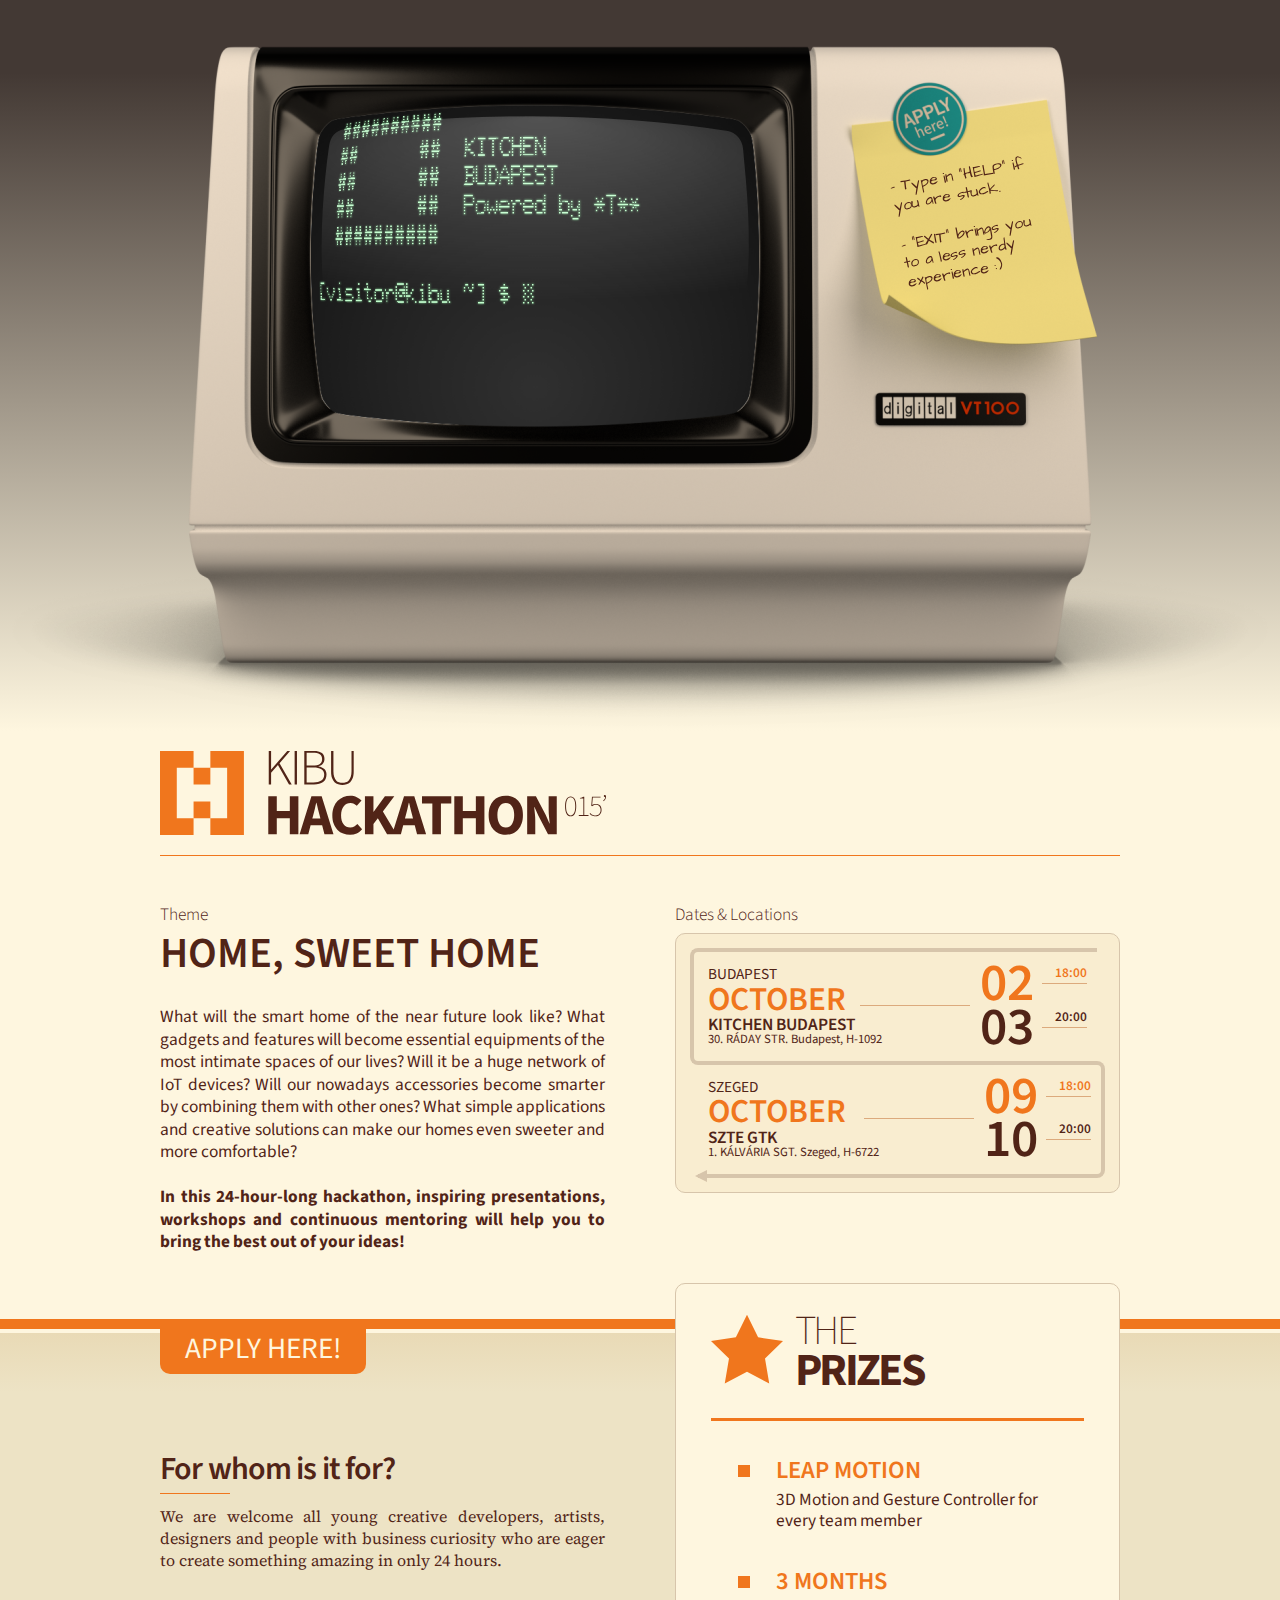
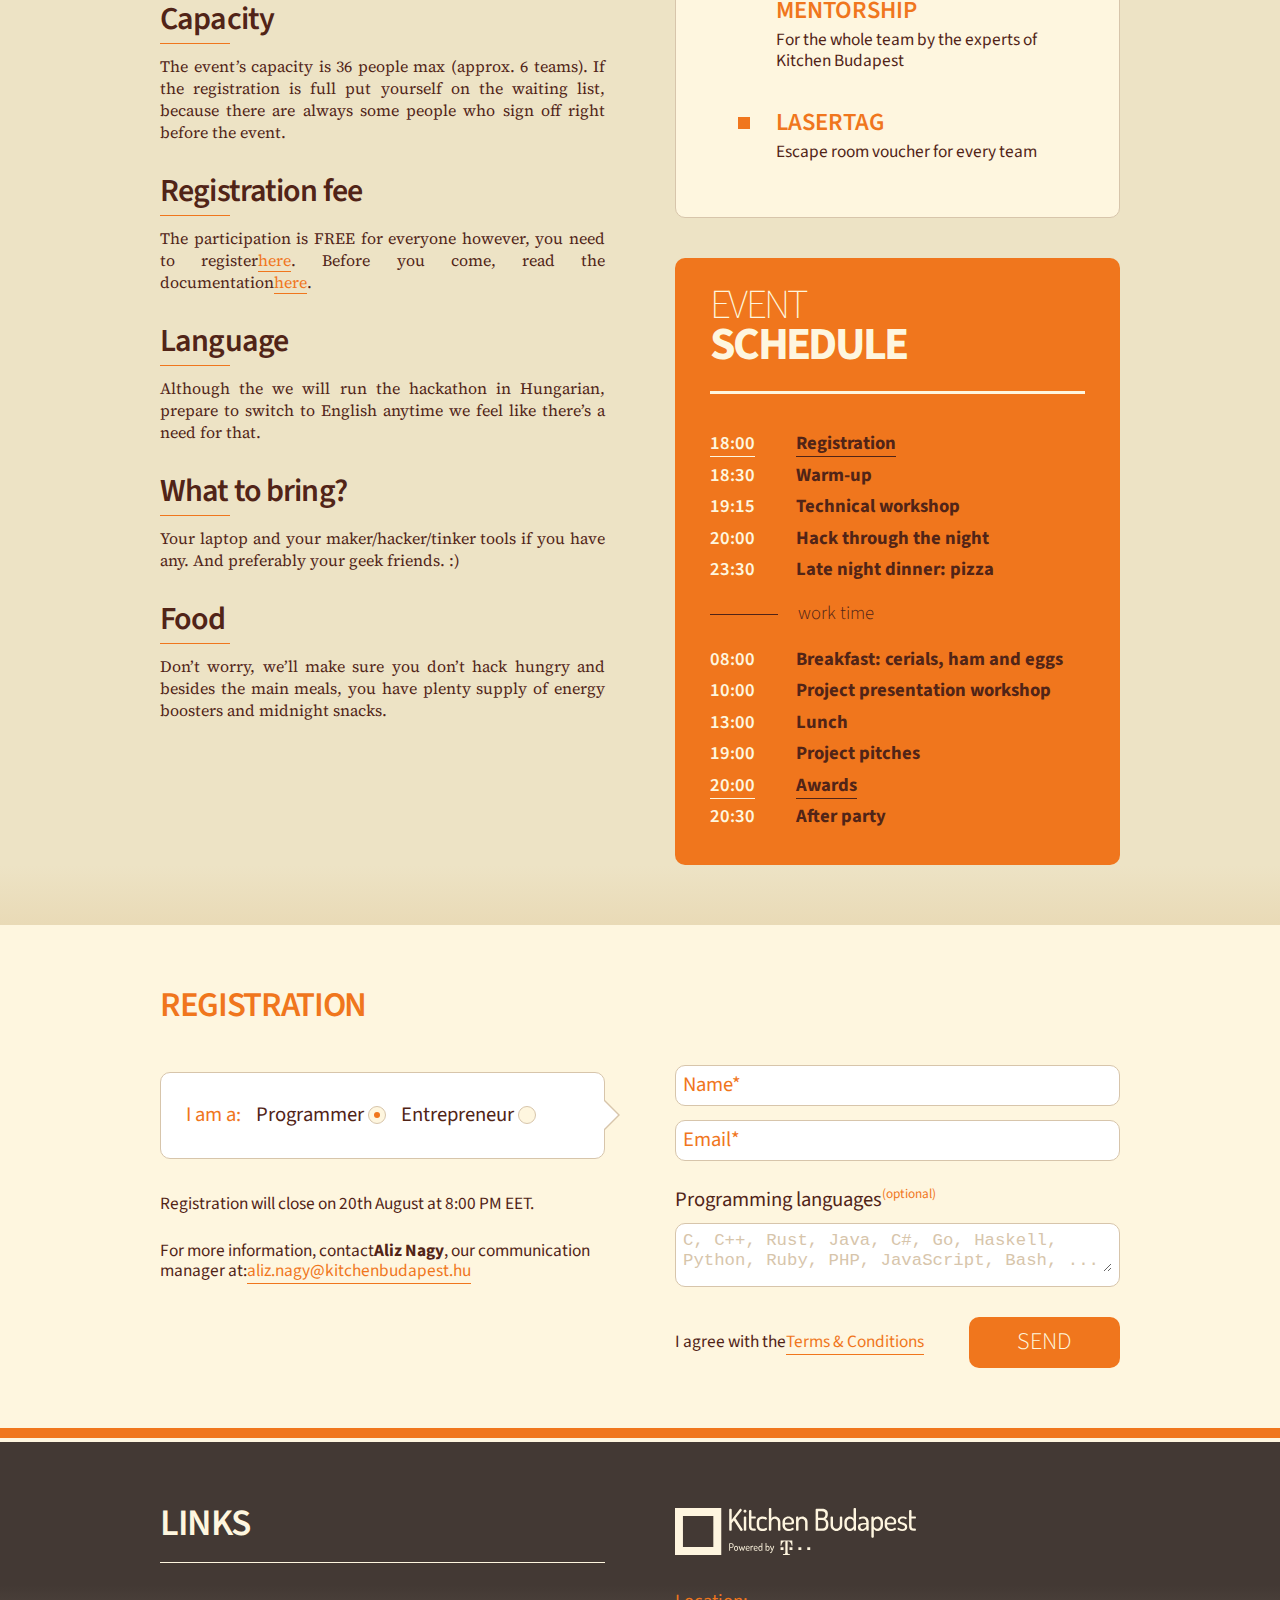
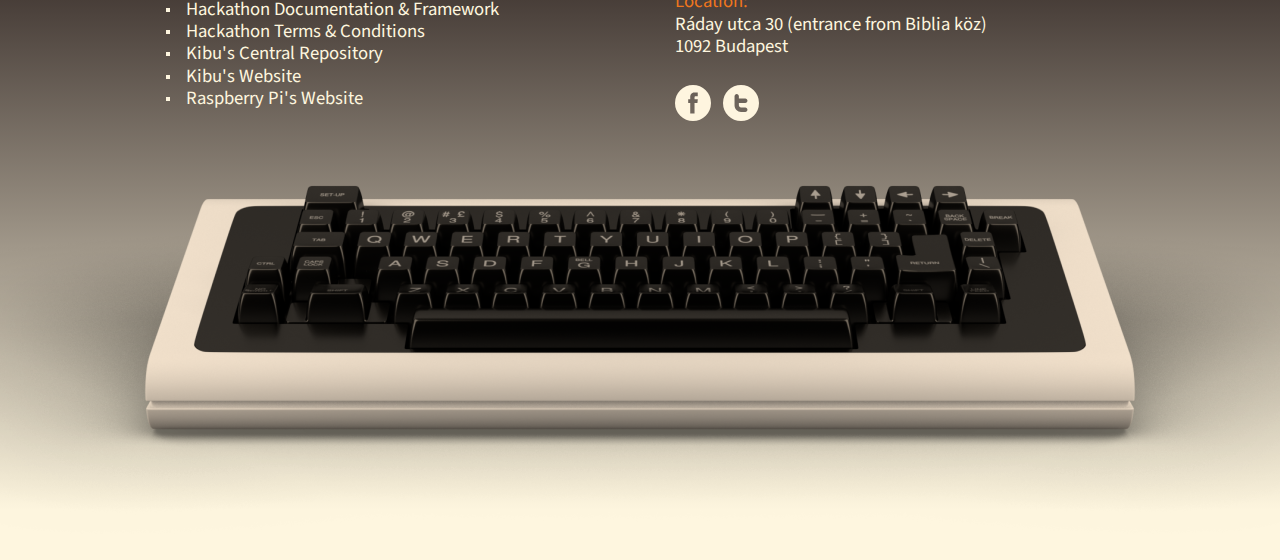
==== index.html @ d7c034b1 "new date and location "dual" box added; jade-watcher minor fix and improvement" ====
<!DOCTYPE html><html lang="en"><head><meta charset="utf-8"><meta name="viewport" content="width=device-width, initial-scale=0.5"><link rel="shortcut icon" href="http://kitchenbudapest.github.io/openpage/favicon.ico"><title>Kibu Hackathon 2015</title><link rel="stylesheet" href="css/main.css"><script src="js/min/bin.min.js"></script><script src="js/min/register.min.js"></script><script src="js/bin/min/doc.min.js"></script><script src="js/bin/min/apply.min.js"></script><script src="js/bin/min/addr.min.js"></script><script src="js/bin/min/date.min.js"></script><script src="js/bin/min/award.min.js"></script><script src="js/bin/min/man.min.js"></script><script src="js/bin/min/help.min.js"></script><script src="js/bin/min/kibu.min.js"></script><script src="js/bin/min/fork.min.js"></script><script src="js/bin/min/git.min.js"></script><script src="js/bin/min/what.min.js"></script><script src="js/bin/min/fortytwo.min.js"></script><script src="js/bin/min/dw.min.js"></script><script src="js/bin/min/js.min.js"></script><script src="js/bin/min/su.min.js"></script><script src="js/min/postp.min.js"></script><script src="js/min/font.min.js"></script><script src="js/min/scr.min.js"></script><script src="js/min/kb.min.js"></script><script src="js/min/sh.min.js"></script><script src="js/min/term.min.js"></script><script src="js/min/form.min.js"></script><script src="js/min/main.min.js"></script></head><body><div><div id="header"><div id="header-terminal"><img id="header-terminal-frame" src="img/vt100_as_frame.002.001.png" alt="  ___________________________   / |   ____________   |       |  |  / [u@h] $      |       ||  | |              | |       ||  | |              | |       ||    ____________/ /  VT100 ||    ______________/         ||_____________________________|  _________________________/  "><a id="header-terminal-logo" href="https://en.wikipedia.org/wiki/VT100" target="_blank"></a><a id="header-terminal-apply" href="#registration"></a><div id="header-terminal-postit"><p>- Type in "HELP" if you are stuck.</p><br><p>- "EXIT" brings you to a less nerdy experience :)</p></div></div></div><div id="logo"><a name="logo" class="anchor"></a><div id="logo-frame"><div class="paragraph-1"><img id="logo-frame-img" src="img/hackathon_logo.svg" alt="[:] KIBU HACKATHON 015"></div></div></div><div id="info"><a name="info" class="anchor"></a><div id="info-frame"><div class="paragraph-1"><div id="info-frame-intro"><div class="info-intro-subtitle">Theme</div><p id="info-frame-intro-title">Home, Sweet Home</p><p id="info-frame-intro-text">What will the smart home of the near future look
like? What gadgets and features will become
essential equipments of the most intimate spaces
of our lives? Will it be a huge network of IoT
devices? Will our nowadays accessories become
smarter by combining them with other ones? What
simple applications and creative solutions can
make our homes even sweeter and more comfortable?</p><br><p id="info-frame-intro-summary">In this 24-hour-long hackathon, inspiring
presentations, workshops and continuous mentoring
will help you to bring the best out of your ideas!</p></div></div><div class="paragraph-2"><div id="info-frame-date"><div class="info-intro-subtitle">Dates &amp; Locations</div><div id="info-frame-info-box"><div id="info-frame-info-box-arrow"><div id="info-frame-info-box-arrow-up"><div><p>budapest</p><p>october</p><p>kitchen budapest</p><p>30. RÁDAY STR. Budapest, H-1092</p></div><div><p><span>02</span><span>18:00</span></p><p><span>03</span><span>20:00</span></p></div></div><div id="info-frame-info-box-arrow-down"><div><p>szeged</p><p>october</p><p>SZTE GTK</p><p>1. KÁLVÁRIA SGT. Szeged, H-6722</p></div><div><p><span>09</span><span>18:00</span></p><p><span>10</span><span>20:00</span></p></div></div></div></div></div></div></div></div><div id="detail"><a name="detail" class="anchor"></a><div id="detail-frame"><a id="detail-frame-apply" href="#registration">apply here!</a><div class="paragraph-1"><div class="detail-frame-info"><div>For whom is it for?</div><div>We are welcome all young creative developers,
artists, designers and people with business
curiosity who are eager to create something
amazing in only 24 hours.</div></div><div class="detail-frame-info"><div>Capacity</div><div>The event’s capacity is 36 people max (approx.
6 teams). If the registration is full put
yourself on the waiting list, because there
are always some people who sign off right
before the event.</div></div><div class="detail-frame-info"><div>Registration fee</div><div>The participation is FREE for everyone however,
you need to register<a href="#registration">here</a>. Before you come, read the documentation<a href="https://github.com/kitchenbudapest/hackathon">here</a>.</div></div><div class="detail-frame-info"><div>Language</div><div>Although the we will run the hackathon in
Hungarian, prepare to switch to English
anytime we feel like there’s a need for that.</div></div><div class="detail-frame-info"><div>What to bring?</div><div>Your laptop and your maker/hacker/tinker tools
if you have any. And preferably your geek
friends. :)</div></div><div class="detail-frame-info"><div>Food</div><div>Don’t worry, we’ll make sure you don’t hack
hungry and besides the main meals, you have
plenty supply of energy boosters and midnight
snacks.</div></div></div><div class="paragraph-2 paragraph-2-spec-1"><div id="detail-frame-prizes"><div id="detail-frame-prizes-head"><img src="img/hackathon_prize_star.svg" alt="*"><div id="detail-frame-prizes-head-title"><span>the</span><br><span>prizes</span></div></div><div id="detail-frame-prizes-info"><div class="detail-frame-prizes-info-text"><div>leap motion</div><div>3D Motion and Gesture Controller for every team member</div></div><div class="detail-frame-prizes-info-text"><div>3 months<br>mentorship</div><div>For the whole team by the experts of
Kitchen Budapest</div></div><div class="detail-frame-prizes-info-text"><div>lasertag</div><div>Escape room voucher for every team</div></div></div></div><div id="detail-frame-schedule"><div id="detail-frame-schedule-head"><span>event</span><br><span>schedule</span></div><div class="detail-frame-schedule-timing detail-frame-schedule-timing-spec"><span>18:00</span><span>Registration</span></div><div class="detail-frame-schedule-timing"><span>18:30</span><span>Warm-up</span></div><div class="detail-frame-schedule-timing"><span>19:15</span><span>Technical workshop</span></div><div class="detail-frame-schedule-timing"><span>20:00</span><span>Hack through the night</span></div><div class="detail-frame-schedule-timing"><span>23:30</span><span>Late night dinner: pizza</span></div><div id="detail-frame-schedule-spec">work time</div><div class="detail-frame-schedule-timing"><span>08:00</span><span>Breakfast: cerials, ham and eggs</span></div><div class="detail-frame-schedule-timing"><span>10:00</span><span>Project presentation workshop</span></div><div class="detail-frame-schedule-timing"><span>13:00</span><span>Lunch</span></div><div class="detail-frame-schedule-timing"><span>19:00</span><span>Project pitches</span></div><div class="detail-frame-schedule-timing detail-frame-schedule-timing-spec"><span>20:00</span><span>Awards</span></div><div class="detail-frame-schedule-timing"><span>20:30</span><span>After party</span></div></div></div></div></div><div id="registration"><a name="registration" class="anchor"></a><div id="registration-frame"><div class="paragraph-1"><div id="registration-frame-title">registration</div><div id="registration-frame-role"><div id="registration-frame-role-frame"><span>I am a:</span><input id="registration-frame-role-radio-1" type="radio" name="registration-frame-role-radio" value="programmer" checked><label for="registration-frame-role-radio-1">Programmer<span></span></label><input id="registration-frame-role-radio-2" type="radio" name="registration-frame-role-radio" value="entrepreneur"><label for="registration-frame-role-radio-2">Entrepreneur<span></span></label></div></div><div id="registration-frame-info"><p>Registration will close on 20th August at 8:00 PM EET.</p><p>For more information, contact<span>Aliz Nagy</span>, our communication manager at:<a href="mailto:aliz.nagy@kitchenbudapest.hu?subject=Kibu+Hackathon+2015" target="_blank">aliz.nagy@kitchenbudapest.hu</a></p></div></div><div class="paragraph-2 paragraph-2-spec-2"><div id="registration-frame-data"><div id="registration-frame-data-name" class="registration-basic"><div>Name*</div><span><input id="registration-frame-data-name-input" type="text" name="name" class="registration-basic"></span></div><div id="registration-frame-data-mail" class="registration-basic"><div>Email*</div><span><input id="registration-frame-data-mail-input" type="email" name="email" class="registration-basic"></span></div><div id="registration-frame-data-lang"><div>Programming languages<span>(optional)</span></div><div id="registration-frame-data-lang-frame" class="registration-basic"><textarea id="registration-frame-data-lang-frame-input" placeholder="C, C++, Rust, Java, C#, Go, Haskell, Python, Ruby, PHP, JavaScript, Bash, ..." class="registration-basic"></textarea></div></div><div id="registration-frame-data-send"><div>I agree with the<a href="https://github.com/kitchenbudapest/openpage/blob/gh-pages/etc/terms_and_conditions.md" target="_blank">Terms &amp; Conditions</a></div><div id="registration-frame-data-send-button">send</div></div></div></div><div id="registration-frame-error"></div></div></div><div id="footer"><a name="links" class="anchor"></a><div id="footer-frame"><div class="paragraph-1"><div id="footer-frame-title">links</div><div id="footer-frame-links"><a href="https://github.com/kitchenbudapest/hackathon" target="_blank">Hackathon Documentation &amp; Framework</a><a href="https://github.com/kitchenbudapest/openpage/blob/gh-pages/etc/terms_and_conditions.md" target="_blank">Hackathon Terms &amp; Conditions</a><a href="https://github.com/kitchenbudapest" target="_blank">Kibu's Central Repository</a><a href="http://kibu.hu" target="_blank">Kibu's Website</a><a href="https://www.raspberrypi.org/" target="_blank">Raspberry Pi's Website</a></div></div><div class="paragraph-2"><div id="footer-frame-info"><a href="http://kibu.hu" target="_blank"><img src="img/hackathon_kibu_logo.svg" alt="##########                  ##      ##  KITCHEN         ##      ##  BUDAPEST        ##      ##  Powered by *T** ##########                  "></a><p>Location:</p><p>Ráday utca 30 (entrance from Biblia köz)</p><p>1092 Budapest</p><div><a href="https://www.facebook.com/kitchenbudapest" target="_blank"><img src="img/hackathon_social_facebook.svg" alt="(f)"></a><a href="https://twitter.com/kibu" target="_blank"><img src="img/hackathon_social_twitter.svg" alt="(t)"></a></div></div></div><div><img src="img/vt100_keyboard.001.001.png" alt="QWERTY"></div></div></div></div><script type="text/javascript">main();</script></body></html>
---- css/main.css ----
@import url(http://fonts.googleapis.com/css?family=Architects+Daughter);@import url(http://fonts.googleapis.com/css?family=Source+Serif+Pro:400,600,700);@import url(http://fonts.googleapis.com/css?family=Source+Sans+Pro:200,300,400,600,700);html,body,div,span,applet,object,iframe,h1,h2,h3,h4,h5,h6,p,blockquote,pre,a,abbr,acronym,address,big,cite,code,del,dfn,em,img,ins,kbd,q,s,samp,small,strike,strong,sub,sup,tt,var,b,u,i,center,dl,dt,dd,ol,ul,li,fieldset,form,label,legend,table,caption,tbody,tfoot,thead,tr,th,td,article,aside,canvas,details,embed,figure,figcaption,footer,header,hgroup,menu,nav,output,ruby,section,summary,time,mark,audio,video{margin:0;padding:0;border:0;font:inherit;font-size:100%;vertical-align:baseline}html{line-height:1}ol,ul{list-style:none}table{border-collapse:collapse;border-spacing:0}caption,th,td{text-align:left;font-weight:normal;vertical-align:middle}q,blockquote{quotes:none}q:before,q:after,blockquote:before,blockquote:after{content:"";content:none}a img{border:none}article,aside,details,figcaption,figure,footer,header,hgroup,main,menu,nav,section,summary{display:block}body{width:100%;height:100%;min-width:465px;color:#512417;font-size:13pt;font-weight:400;font-family:"Source Sans Pro",sans-serif;line-height:1.2}@media all and (min-width: 465px) and (max-width: 1500px){body{overflow-x:hidden}}body a,body a:hover,body a:visited{color:#F0761D;border-bottom:1px solid #F0761D;text-decoration:none}body>div:first-of-type{display:block;position:relative;width:100%}.anchor a,.anchor a:hover,.anchor a:visited{margin:none;padding:none;border:none;width:0;height:0}.paragraph-1,.paragraph-2{display:table;width:445px;margin:0;-moz-box-sizing:border-box;-webkit-box-sizing:border-box;box-sizing:border-box}@media all and (max-width: 960px){.paragraph-1,.paragraph-2{margin:0 10px}}.paragraph-1{float:left}@media all and (max-width: 960px){.paragraph-1{float:none}}.paragraph-2{float:right}@media all and (max-width: 960px){.paragraph-2{float:none}}.paragraph-2-spec-1{position:relative;top:-170px;margin-bottom:-170px}@media all and (max-width: 960px){.paragraph-2-spec-1{top:0;margin-top:0;margin-bottom:0}}.paragraph-2-spec-2{position:relative;top:80px;margin-bottom:80px}@media all and (max-width: 960px){.paragraph-2-spec-2{top:0;margin-top:15px;margin-bottom:0}}#header{display:table;width:100%;background-image:url('[data-uri]');background-size:100%;background-image:-webkit-gradient(linear, 50% 0%, 50% 100%, color-stop(10%, #433934),color-stop(100%, #fef6df));background-image:-moz-linear-gradient(top, #433934 10%,#fef6df 100%);background-image:-webkit-linear-gradient(top, #433934 10%,#fef6df 100%);background-image:linear-gradient(to bottom, #433934 10%,#fef6df 100%)}@media all and (max-width: 960px){#header{display:none}}#header-terminal{display:block;position:relative;top:0;left:0;width:960px;height:731px;margin:0 auto}#header-terminal a,#header-terminal a:hover,#header-terminal a:visited{border:none}#header-terminal-display,#header-terminal-frame,#header-terminal-apply,#header-terminal-logo,#header-terminal-clicker,#header-terminal-postit{position:absolute}#header-terminal-display{z-index:100;top:89px;left:117px;-moz-transform-origin:0 0;-ms-transform-origin:0 0;-webkit-transform-origin:0 0;transform-origin:0 0;-moz-transform:scale(0.75, 0.75);-ms-transform:scale(0.75, 0.75);-webkit-transform:scale(0.75, 0.75);transform:scale(0.75, 0.75)}#header-terminal-frame{z-index:200;top:0;left:-170px}#header-terminal-apply{z-index:300;top:83px;left:733px;width:74px;height:73px;border-radius:50%}#header-terminal-logo{z-index:400;top:393px;left:715px;width:151px;height:33px;cursor:pointer}#header-terminal-clicker{z-index:500;top:85px;left:110px;width:525px;height:360px}#header-terminal-postit{z-index:600;width:140px;top:165px;left:738px;font-size:12pt;font-family:"Architects Daughter",cursive;-moz-transform:rotate(-10.5deg);-ms-transform:rotate(-10.5deg);-webkit-transform:rotate(-10.5deg);transform:rotate(-10.5deg)}#logo{display:table;width:100%;background:#FEF6DF}#logo-frame{display:table;width:960px;margin:0 auto;border-bottom:1px solid #F0761D}@media all and (max-width: 960px){#logo-frame{width:465px}}#logo-frame-img{display:block;margin:20px 0}#info{display:table;width:100%;background:#FEF6DF;border-bottom:10px solid #F0761D}#info-frame{display:table;width:960px;margin:0 auto;padding:50px 0 65px}@media all and (max-width: 960px){#info-frame{width:465px;padding-bottom:50px}}#info-frame-intro{text-align:justify;line-height:1.3}#info-frame-intro-title{text-transform:uppercase;line-height:1;font-size:32pt;font-weight:600;padding-bottom:30px}#info-frame-intro-summary{font-weight:700}#info-frame-info{display:table;margin:77px 0 40px}@media all and (max-width: 960px){#info-frame-info{margin:40px 0}}#info-frame-info-box{display:table;position:relative;width:445px;background:#F9EDD0;border-radius:10px;border:1px solid #D7C5AB;text-transform:uppercase;font-weight:600;-moz-box-sizing:border-box;-webkit-box-sizing:border-box;box-sizing:border-box}#info-frame-info-box-arrow{margin:14px;-moz-box-sizing:border-box;-webkit-box-sizing:border-box;box-sizing:border-box}#info-frame-info-box-arrow-up,#info-frame-info-box-arrow-down{position:relative;padding-top:15px;padding-bottom:15px;border:4px solid #D7C5AB;-moz-box-sizing:border-box;-webkit-box-sizing:border-box;box-sizing:border-box}#info-frame-info-box-arrow-up>div:first-of-type,#info-frame-info-box-arrow-down>div:first-of-type{display:table;line-height:1}#info-frame-info-box-arrow-up>div:first-of-type>p:nth-child(1),#info-frame-info-box-arrow-down>div:first-of-type>p:nth-child(1){text-transform:uppercase;font-size:11.5pt;font-weight:400}#info-frame-info-box-arrow-up>div:first-of-type>p:nth-child(2),#info-frame-info-box-arrow-down>div:first-of-type>p:nth-child(2){color:#F0761D;font-size:25pt}#info-frame-info-box-arrow-up>div:first-of-type>p:nth-child(3),#info-frame-info-box-arrow-down>div:first-of-type>p:nth-child(3){text-transform:uppercase;font-size:700;font-weight:11pt}#info-frame-info-box-arrow-up>div:first-of-type>p:nth-child(4),#info-frame-info-box-arrow-down>div:first-of-type>p:nth-child(4){text-transform:none;font-size:9.5pt;font-weight:400}#info-frame-info-box-arrow-up>div:last-of-type,#info-frame-info-box-arrow-down>div:last-of-type{position:absolute;top:5px;right:0;padding-right:10px}#info-frame-info-box-arrow-up>div:last-of-type>p>span:first-of-type,#info-frame-info-box-arrow-down>div:last-of-type>p>span:first-of-type{font-size:40pt;line-height:1}#info-frame-info-box-arrow-up>div:last-of-type>p>span:last-of-type,#info-frame-info-box-arrow-down>div:last-of-type>p>span:last-of-type{vertical-align:top;display:inline-block;width:45px;font-size:10pt;border-bottom:1px solid #DCAA7D;text-align:right;padding:8px 0 2px;margin-left:8px}#info-frame-info-box-arrow-up>div:last-of-type::before,#info-frame-info-box-arrow-down>div:last-of-type::before{content:'';position:absolute;top:45%;left:-120px;width:110px;border-top:1px solid #DCAA7D}#info-frame-info-box-arrow-up>div:last-of-type>p:first-of-type,#info-frame-info-box-arrow-down>div:last-of-type>p:first-of-type{color:#F0761D}#info-frame-info-box-arrow-up>div:last-of-type>p:last-of-type,#info-frame-info-box-arrow-down>div:last-of-type>p:last-of-type{position:relative;top:-10px}#info-frame-info-box-arrow-up{padding-left:14px;margin-right:8px;border-radius:8px 0 0 8px;border-right:none}#info-frame-info-box-arrow-down{padding-left:10px;top:-4px;margin-left:8px;margin-bottom:-4px;border-radius:0 8px 8px 0;border-left:none}#info-frame-info-box-arrow-down::before{position:absolute;bottom:-8px;left:-3px;width:0;height:0;content:'';border-top:6px solid transparent;border-bottom:6px solid transparent;border-right:12px solid #D7C5AB}.info-intro-subtitle{line-height:1;font-weight:300;margin-bottom:10px}#detail{display:table;width:100%;border-top:4px solid #FEF6DF;-moz-box-sizing:border-box;-webkit-box-sizing:border-box;box-sizing:border-box;background-image:url('[data-uri]');background-size:100%;background-image:-webkit-gradient(linear, 50% 0%, 50% 100%, color-stop(0%, #e9dab6),color-stop(5%, #ede3c5),color-stop(95%, #ede3c5),color-stop(100%, #e9dab6));background-image:-moz-linear-gradient(top, #e9dab6 0%,#ede3c5 5%,#ede3c5 95%,#e9dab6 100%);background-image:-webkit-linear-gradient(top, #e9dab6 0%,#ede3c5 5%,#ede3c5 95%,#e9dab6 100%);background-image:linear-gradient(to bottom, #e9dab6 0%,#ede3c5 5%,#ede3c5 95%,#e9dab6 100%)}#detail-frame{display:table;width:960px;margin:0 auto;-moz-box-sizing:border-box;-webkit-box-sizing:border-box;box-sizing:border-box}@media all and (max-width: 960px){#detail-frame{width:465px}}#detail-frame-apply{display:table;position:relative;top:-4px;margin-bottom:75px;padding:6px 25px 10px;background:#F0761D;color:#FEF6DF;line-height:1;font-size:22pt;text-align:center;text-transform:uppercase;border:none;border-radius:0 0 10px 10px}@media all and (max-width: 960px){#detail-frame-apply{margin-left:10px;margin-bottom:35px}}#detail-frame-prizes{position:relative;display:table;width:100%;padding:29px 35px;background:#FEF6DF;border:1px solid #D7C5AB;border-radius:10px;-moz-box-sizing:border-box;-webkit-box-sizing:border-box;box-sizing:border-box}#detail-frame-prizes-head{display:table;width:100%;padding-bottom:26px;margin-bottom:24px;border-bottom:3px solid #F0761D}#detail-frame-prizes-head-title{display:inline-block;line-height:0.9;letter-spacing:-2pt;margin-left:12px;text-transform:uppercase}#detail-frame-prizes-head-title>span:first-of-type{font-size:31pt;font-weight:200}#detail-frame-prizes-head-title>span:last-of-type{font-size:34.5pt;font-weight:700}#detail-frame-prizes-info{width:100%;padding-left:65px;padding-right:25px;-moz-box-sizing:border-box;-webkit-box-sizing:border-box;box-sizing:border-box}#detail-frame-schedule{display:table;position:relative;width:100%;margin:40px 0 60px;padding:29px 35px;background:#F0761D;border-radius:10px;-moz-box-sizing:border-box;-webkit-box-sizing:border-box;box-sizing:border-box}#detail-frame-schedule-head{width:100%;color:#FEF6DF;text-transform:uppercase;line-height:0.9;letter-spacing:-2pt;border-bottom:3px solid #FEF6DF;padding-bottom:26px;margin-bottom:38px;-moz-box-sizing:border-box;-webkit-box-sizing:border-box;box-sizing:border-box}#detail-frame-schedule-head>span:first-of-type{font-size:31pt;font-weight:200}#detail-frame-schedule-head>span:last-of-type{font-size:34.5pt;font-weight:700}#detail-frame-schedule-spec{padding:12px 0 24px;font-size:14pt;font-weight:300}#detail-frame-schedule-spec::before{display:inline-block;position:relative;width:68px;content:'';vertical-align:middle;margin-right:20px;border-bottom:1px solid #512417}.detail-frame-info{margin-bottom:32px;text-align:justify;font-family:"Source Serif Pro",serif;line-height:1.375;font-size:12pt}.detail-frame-info>div:first-child{margin-bottom:19px;font-family:"Source Sans Pro",sans-serif;font-size:24pt;font-weight:600;text-align:left;line-height:1;letter-spacing:-0.65pt}.detail-frame-info>div:first-child::after{display:block;position:relative;left:0;bottom:-8px;width:70px;content:'';border-top:1px solid #F0761D}.detail-frame-prizes-info-text{padding-bottom:25px}.detail-frame-prizes-info-text>div:first-child{padding-bottom:5px;color:#F0761D;font-size:18.5pt;font-weight:600;line-height:1.15;text-transform:uppercase}.detail-frame-prizes-info-text>div:first-child::before{position:relative;display:block;top:20px;left:-38px;width:12px;height:12px;content:'';background:#F0761D}.detail-frame-schedule-timing{margin-bottom:9px;font-size:14pt;font-weight:700}.detail-frame-schedule-timing>span:first-child{margin-right:41px;font-weight:600;color:#FEF6DF}.detail-frame-schedule-timing-spec>span:first-child{border-bottom:1px solid #FEF6DF}.detail-frame-schedule-timing-spec>span:last-child{border-bottom:1px solid #512417}#registration{display:table;position:relative;width:100%;background:#FEF6DF;border-bottom:10px solid #F0761D}#registration-frame{display:table;position:relative;width:960px;margin:0 auto;padding:60px 0}@media all and (max-width: 960px){#registration-frame{width:465px}}#registration-frame-title{padding-bottom:45px;color:#F0761D;text-transform:uppercase;font-weight:600;font-size:26pt;letter-spacing:-1pt}#registration-frame-error{display:table;clear:both;width:100%;-moz-box-sizing:border-box;-webkit-box-sizing:border-box;box-sizing:border-box}@media all and (max-width: 960px){#registration-frame-error{width:445px;margin-left:10px}}#registration-frame-error-frame{width:100%;margin-top:30px;padding:20px;background:#FADBB7;border-radius:10px;-moz-box-sizing:border-box;-webkit-box-sizing:border-box;box-sizing:border-box}#registration-frame-error-frame>p:first-of-type{margin-bottom:10px;color:#F0761D;text-transform:uppercase;font-size:20pt;font-weight:600}#registration-frame-error-frame>div{margin-bottom:5px}#registration-frame-error-frame>div>p:first-of-type{display:inline-block;width:70px;clear:both;font-weight:700;color:#DCAA7D}#registration-frame-error-frame>div>p:last-of-type{display:inline-block;clear:both}#registration-frame-role{margin-bottom:35px;background:#fff;border-radius:10px;border:1px solid #D7C5AB;font-size:15.5pt;-moz-box-sizing:border-box;-webkit-box-sizing:border-box;box-sizing:border-box}#registration-frame-role-frame{position:relative;top:0;left:0;width:100%;height:100%;padding:30px 25px;-moz-box-sizing:border-box;-webkit-box-sizing:border-box;box-sizing:border-box}#registration-frame-role-frame>span{color:#F0761D}#registration-frame-role-frame::before,#registration-frame-role-frame::after{position:absolute;content:'';width:0;height:0;left:100%;top:50%;border:solid transparent}@media all and (max-width: 960px){#registration-frame-role-frame::before,#registration-frame-role-frame::after{display:none}}#registration-frame-role-frame::before{border-left-color:#D7C5AB;border-width:16px;margin-top:-16px}#registration-frame-role-frame::after{border-left-color:#fff;margin-left:-1px;border-width:15px;margin-top:-15px}#registration-frame-role-frame>input[type='radio']{display:none}#registration-frame-role-frame>input[type='radio']+label{margin-left:15px}#registration-frame-role-frame>input[type='radio']+label>span{display:inline-block;width:16px;height:16px;margin-left:4px;margin-bottom:-3px;cursor:pointer;border-radius:50%;background:#FEF6DF;border:1px solid #D7C5AB}#registration-frame-role-frame>input[type='radio']:checked+label>span::after{display:block;position:relative;top:5px;left:5px;width:6px;height:6px;content:'';border-radius:50%;background:#F0761D}#registration-frame-info>p{margin-bottom:26px}#registration-frame-info>p>span{font-weight:700}#registration-frame-data{font-size:15.5pt}#registration-frame-data-name{margin-bottom:14px}#registration-frame-data-mail{margin-bottom:25px}#registration-frame-data-name>div,#registration-frame-data-name>span,#registration-frame-data-mail>div,#registration-frame-data-mail>span{display:block}#registration-frame-data-name>div,#registration-frame-data-mail>div{float:left;color:#F0761D}#registration-frame-data-name>span,#registration-frame-data-mail>span{padding-left:5px;overflow:hidden}#registration-frame-data-name,#registration-frame-data-mail,#registration-frame-data-lang-frame{width:100%;border-radius:10px;padding:7px;overflow:hidden;-moz-box-sizing:border-box;-webkit-box-sizing:border-box;box-sizing:border-box}#registration-frame-data-name *,#registration-frame-data-name *:focus,#registration-frame-data-mail *,#registration-frame-data-mail *:focus,#registration-frame-data-lang-frame *,#registration-frame-data-lang-frame *:focus{outline:none;border:none;-moz-box-shadow:none;-webkit-box-shadow:none;box-shadow:none}#registration-frame-data-name-input,#registration-frame-data-mail-input,#registration-frame-data-lang-frame-input{width:100%;padding:0;border:none;font-weight:200;font-size:13pt;line-height:1.2}#registration-frame-data-name-input::-webkit-input-placeholder,#registration-frame-data-mail-input::-webkit-input-placeholder,#registration-frame-data-lang-frame-input::-webkit-input-placeholder{color:#D7C5AB}#registration-frame-data-name-input:-moz-placeholder,#registration-frame-data-mail-input:-moz-placeholder,#registration-frame-data-lang-frame-input:-moz-placeholder{color:#D7C5AB}#registration-frame-data-name-input::-moz-placeholder,#registration-frame-data-mail-input::-moz-placeholder,#registration-frame-data-lang-frame-input::-moz-placeholder{color:#D7C5AB}#registration-frame-data-name-input:-ms-input-placeholder,#registration-frame-data-mail-input:-ms-input-placeholder,#registration-frame-data-lang-frame-input:-ms-input-placeholder{color:#D7C5AB}#registration-frame-data-lang{margin-bottom:30px}#registration-frame-data-lang>div:first-child{margin-bottom:10px}#registration-frame-data-lang>div:first-child>span:first-child{color:#F0761D;font-size:10pt;vertical-align:super}#registration-frame-data-lang-frame-input{max-width:100%;min-width:100%;min-height:35px;resize:vertical;overflow:hidden;outline:none;word-wrap:break-word;-moz-box-sizing:border-box;-webkit-box-sizing:border-box;box-sizing:border-box}#registration-frame-data-send{display:table;position:relative;width:100%;cursor:pointer}#registration-frame-data-send div:first-child{float:left;position:absolute;top:30%;font-size:13pt}#registration-frame-data-send-button{float:right;background:#F0761D;padding:11px 48px;border-radius:10px;text-transform:uppercase;color:#FEF6DF;font-size:18pt;font-weight:300}.registration-basic{background:#fff;border:#D7C5AB solid 1px}.registration-error{background:#FADBB7;border:#F0761D solid 1px}#footer{display:table;position:relative;width:100%;border-top:4px solid #FEF6DF;-moz-box-sizing:border-box;-webkit-box-sizing:border-box;box-sizing:border-box;background-image:url('[data-uri]');background-size:100%;background-image:-webkit-gradient(linear, 50% 0%, 50% 100%, color-stop(20%, #433934),color-stop(93%, #fef6df));background-image:-moz-linear-gradient(top, #433934 20%,#fef6df 93%);background-image:-webkit-linear-gradient(top, #433934 20%,#fef6df 93%);background-image:linear-gradient(to bottom, #433934 20%,#fef6df 93%)}@media all and (max-width: 960px){#footer{background-image:url('[data-uri]');background-size:100%;background-image:-webkit-gradient(linear, 50% 0%, 50% 100%, color-stop(5%, #433934),color-stop(95%, #d7c5ab));background-image:-moz-linear-gradient(top, #433934 5%,#d7c5ab 95%);background-image:-webkit-linear-gradient(top, #433934 5%,#d7c5ab 95%);background-image:linear-gradient(to bottom, #433934 5%,#d7c5ab 95%)}}#footer-frame{display:table;position:relative;width:960px;margin:0 auto;padding-top:60px;color:#FEF6DF;font-size:14pt}@media all and (max-width: 960px){#footer-frame{width:465px;padding-bottom:60px}}#footer-frame-title{width:100%;margin-bottom:35px;padding-bottom:15px;border-bottom:1px solid #FEF6DF;font-size:28pt;font-weight:600;letter-spacing:-1pt;text-transform:uppercase}#footer-frame-links a,#footer-frame-links a:hover,#footer-frame-links a:visited{display:block;margin:none;padding:none;border:none;color:#FEF6DF}#footer-frame-links a::before{display:inline-block;position:relative;bottom:3px;width:4px;height:4px;margin-left:6px;margin-right:16px;content:'';background:#FEF6DF}#footer-frame-info a,#footer-frame-info a:hover,#footer-frame-info a:visited{border:none;margin:none;padding:none}#footer-frame-info>a:first-of-type{display:table;margin-top:6px;margin-bottom:30px}@media all and (max-width: 960px){#footer-frame-info>a:first-of-type{margin-top:45px}}#footer-frame-info>p:first-of-type{color:#F0761D}#footer-frame-info>div:last-of-type>a:last-of-type{display:inline-block;margin-top:28px;margin-left:12px}#footer-frame>div:last-of-type{display:table;margin-left:-270px;margin-right:-270px}@media all and (max-width: 960px){#footer-frame>div:last-of-type{display:none}}
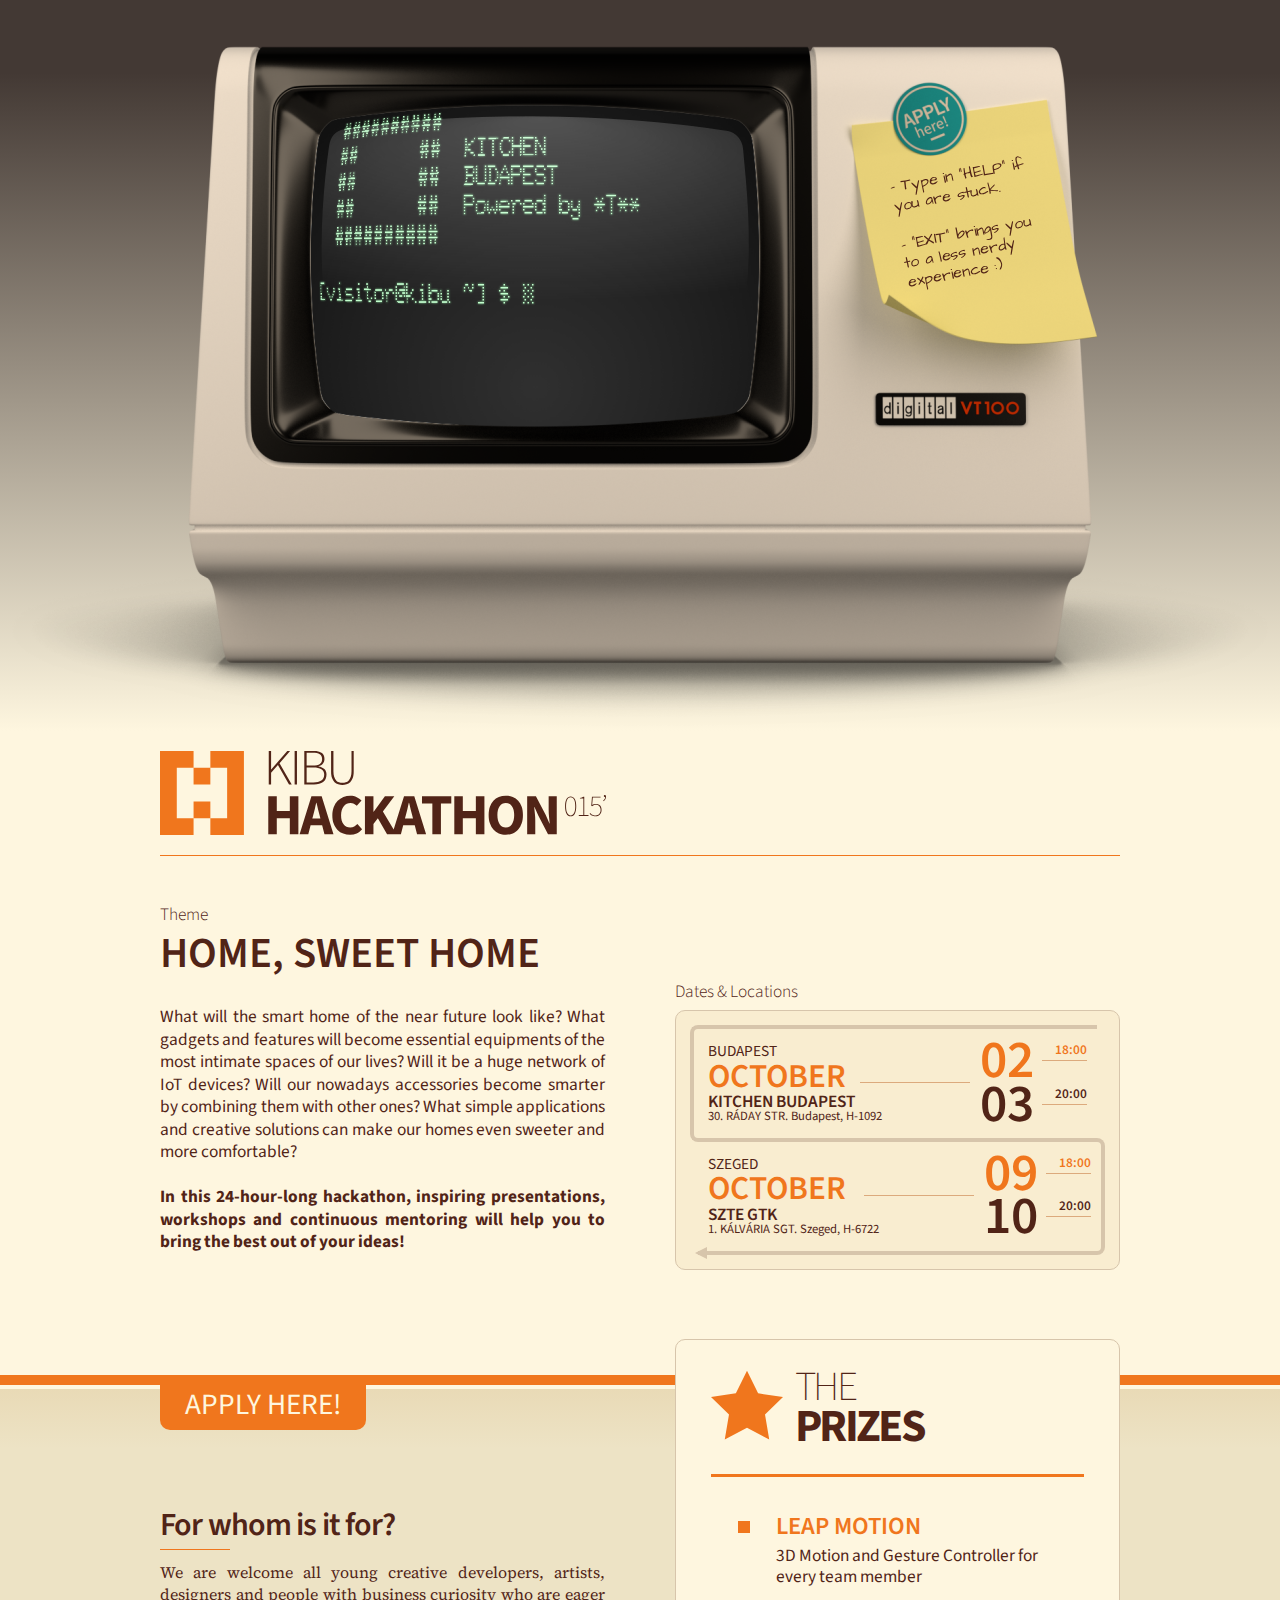
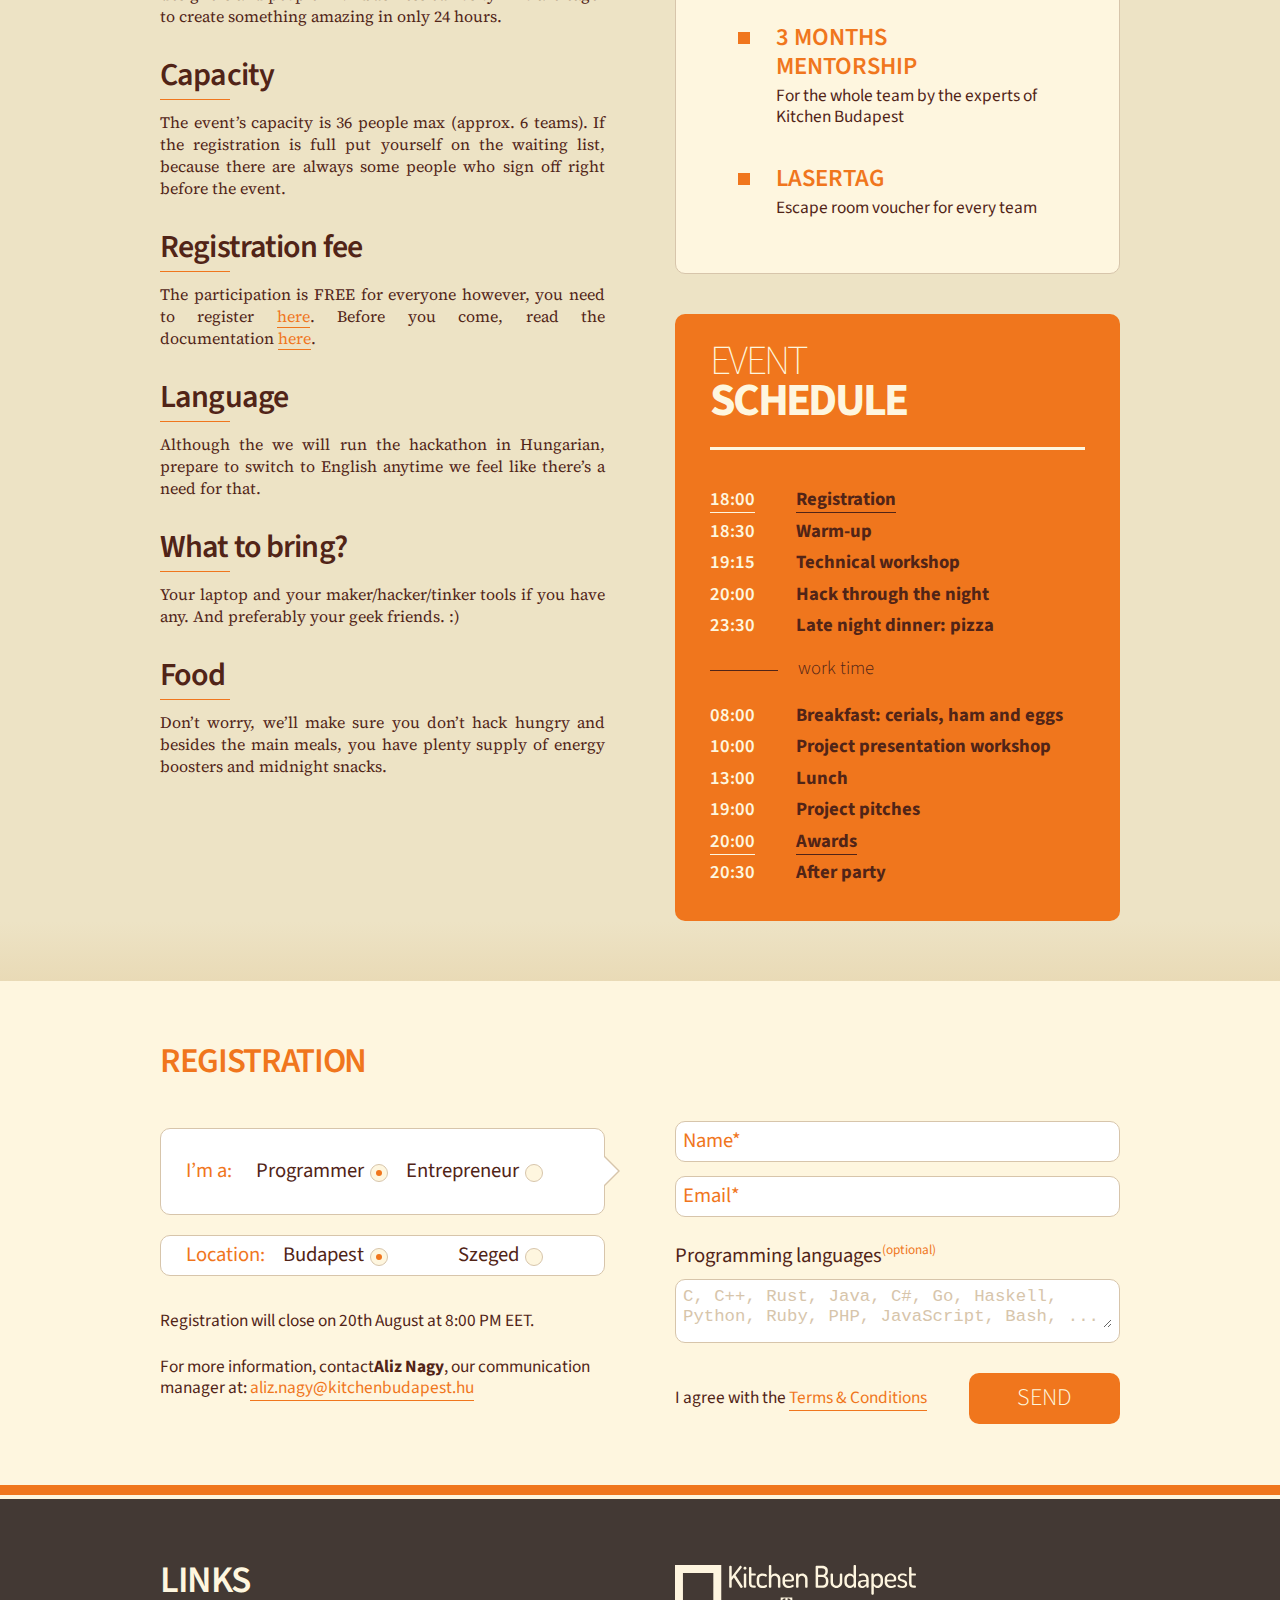
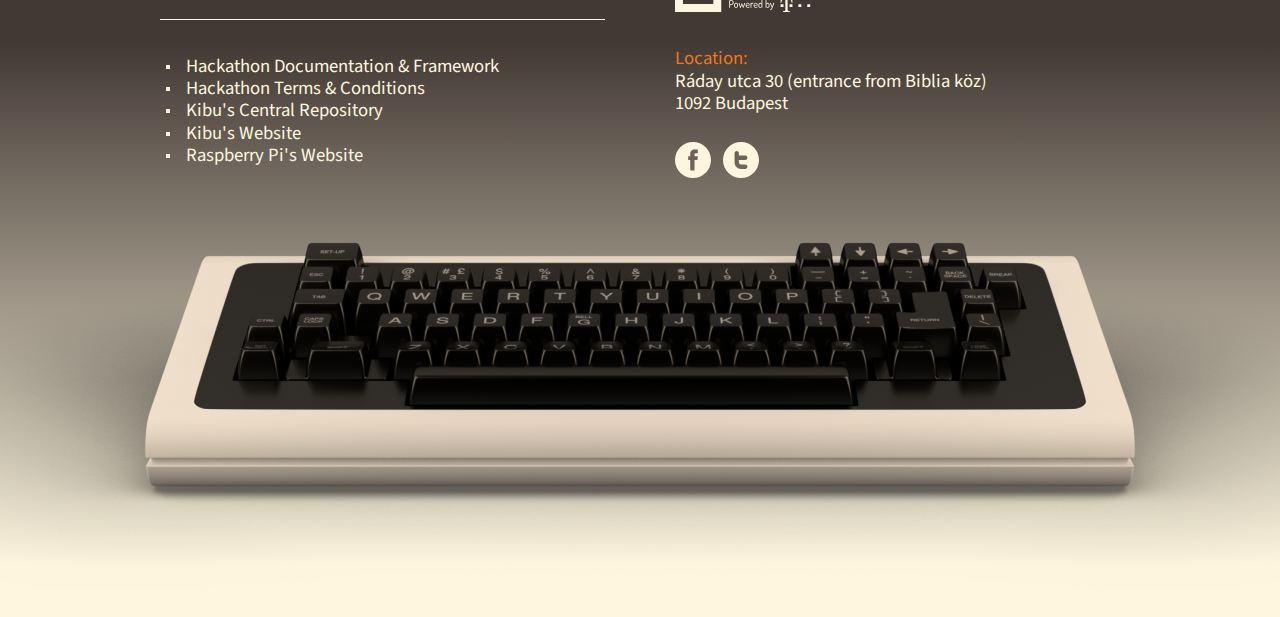
==== commit 99a80522: "city choosing input added; js now supports and sends city value; jade-watcher now kills background p" ====
--- a/index.html
+++ b/index.html
@@ -7,7 +7,7 @@
 simple applications and creative solutions can
 make our homes even sweeter and more comfortable?</p><br><p id="info-frame-intro-summary">In this 24-hour-long hackathon, inspiring
 presentations, workshops and continuous mentoring
-will help you to bring the best out of your ideas!</p></div></div><div class="paragraph-2"><div id="info-frame-date"><div class="info-intro-subtitle">Dates &amp; Locations</div><div id="info-frame-info-box"><div id="info-frame-info-box-arrow"><div id="info-frame-info-box-arrow-up"><div><p>budapest</p><p>october</p><p>kitchen budapest</p><p>30. RÁDAY STR. Budapest, H-1092</p></div><div><p><span>02</span><span>18:00</span></p><p><span>03</span><span>20:00</span></p></div></div><div id="info-frame-info-box-arrow-down"><div><p>szeged</p><p>october</p><p>SZTE GTK</p><p>1. KÁLVÁRIA SGT. Szeged, H-6722</p></div><div><p><span>09</span><span>18:00</span></p><p><span>10</span><span>20:00</span></p></div></div></div></div></div></div></div></div><div id="detail"><a name="detail" class="anchor"></a><div id="detail-frame"><a id="detail-frame-apply" href="#registration">apply here!</a><div class="paragraph-1"><div class="detail-frame-info"><div>For whom is it for?</div><div>We are welcome all young creative developers,
+will help you to bring the best out of your ideas!</p></div></div><div class="paragraph-2"><div id="info-frame-info"><div class="info-intro-subtitle">Dates &amp; Locations</div><div id="info-frame-info-box"><div id="info-frame-info-box-arrow"><div id="info-frame-info-box-arrow-up"><div><p>budapest</p><p>october</p><p>kitchen budapest</p><p>30. RÁDAY STR. Budapest, H-1092</p></div><div><p><span>02</span><span>18:00</span></p><p><span>03</span><span>20:00</span></p></div></div><div id="info-frame-info-box-arrow-down"><div><p>szeged</p><p>october</p><p>SZTE GTK</p><p>1. KÁLVÁRIA SGT. Szeged, H-6722</p></div><div><p><span>09</span><span>18:00</span></p><p><span>10</span><span>20:00</span></p></div></div></div></div></div></div></div></div><div id="detail"><a name="detail" class="anchor"></a><div id="detail-frame"><a id="detail-frame-apply" href="#registration">apply here!</a><div class="paragraph-1"><div class="detail-frame-info"><div>For whom is it for?</div><div>We are welcome all young creative developers,
 artists, designers and people with business
 curiosity who are eager to create something
 amazing in only 24 hours.</div></div><div class="detail-frame-info"><div>Capacity</div><div>The event’s capacity is 36 people max (approx.
@@ -15,7 +15,7 @@
 yourself on the waiting list, because there
 are always some people who sign off right
 before the event.</div></div><div class="detail-frame-info"><div>Registration fee</div><div>The participation is FREE for everyone however,
-you need to register<a href="#registration">here</a>. Before you come, read the documentation<a href="https://github.com/kitchenbudapest/hackathon">here</a>.</div></div><div class="detail-frame-info"><div>Language</div><div>Although the we will run the hackathon in
+you need to register&nbsp;<a href="#registration">here</a>. Before you come, read the documentation&nbsp;<a href="https://github.com/kitchenbudapest/hackathon">here</a>.</div></div><div class="detail-frame-info"><div>Language</div><div>Although the we will run the hackathon in
 Hungarian, prepare to switch to English
 anytime we feel like there’s a need for that.</div></div><div class="detail-frame-info"><div>What to bring?</div><div>Your laptop and your maker/hacker/tinker tools
 if you have any. And preferably your geek
@@ -23,4 +23,4 @@
 hungry and besides the main meals, you have
 plenty supply of energy boosters and midnight
 snacks.</div></div></div><div class="paragraph-2 paragraph-2-spec-1"><div id="detail-frame-prizes"><div id="detail-frame-prizes-head"><img src="img/hackathon_prize_star.svg" alt="*"><div id="detail-frame-prizes-head-title"><span>the</span><br><span>prizes</span></div></div><div id="detail-frame-prizes-info"><div class="detail-frame-prizes-info-text"><div>leap motion</div><div>3D Motion and Gesture Controller for every team member</div></div><div class="detail-frame-prizes-info-text"><div>3 months<br>mentorship</div><div>For the whole team by the experts of
-Kitchen Budapest</div></div><div class="detail-frame-prizes-info-text"><div>lasertag</div><div>Escape room voucher for every team</div></div></div></div><div id="detail-frame-schedule"><div id="detail-frame-schedule-head"><span>event</span><br><span>schedule</span></div><div class="detail-frame-schedule-timing detail-frame-schedule-timing-spec"><span>18:00</span><span>Registration</span></div><div class="detail-frame-schedule-timing"><span>18:30</span><span>Warm-up</span></div><div class="detail-frame-schedule-timing"><span>19:15</span><span>Technical workshop</span></div><div class="detail-frame-schedule-timing"><span>20:00</span><span>Hack through the night</span></div><div class="detail-frame-schedule-timing"><span>23:30</span><span>Late night dinner: pizza</span></div><div id="detail-frame-schedule-spec">work time</div><div class="detail-frame-schedule-timing"><span>08:00</span><span>Breakfast: cerials, ham and eggs</span></div><div class="detail-frame-schedule-timing"><span>10:00</span><span>Project presentation workshop</span></div><div class="detail-frame-schedule-timing"><span>13:00</span><span>Lunch</span></div><div class="detail-frame-schedule-timing"><span>19:00</span><span>Project pitches</span></div><div class="detail-frame-schedule-timing detail-frame-schedule-timing-spec"><span>20:00</span><span>Awards</span></div><div class="detail-frame-schedule-timing"><span>20:30</span><span>After party</span></div></div></div></div></div><div id="registration"><a name="registration" class="anchor"></a><div id="registration-frame"><div class="paragraph-1"><div id="registration-frame-title">registration</div><div id="registration-frame-role"><div id="registration-frame-role-frame"><span>I am a:</span><input id="registration-frame-role-radio-1" type="radio" name="registration-frame-role-radio" value="programmer" checked><label for="registration-frame-role-radio-1">Programmer<span></span></label><input id="registration-frame-role-radio-2" type="radio" name="registration-frame-role-radio" value="entrepreneur"><label for="registration-frame-role-radio-2">Entrepreneur<span></span></label></div></div><div id="registration-frame-info"><p>Registration will close on 20th August at 8:00 PM EET.</p><p>For more information, contact<span>Aliz Nagy</span>, our communication manager at:<a href="mailto:aliz.nagy@kitchenbudapest.hu?subject=Kibu+Hackathon+2015" target="_blank">aliz.nagy@kitchenbudapest.hu</a></p></div></div><div class="paragraph-2 paragraph-2-spec-2"><div id="registration-frame-data"><div id="registration-frame-data-name" class="registration-basic"><div>Name*</div><span><input id="registration-frame-data-name-input" type="text" name="name" class="registration-basic"></span></div><div id="registration-frame-data-mail" class="registration-basic"><div>Email*</div><span><input id="registration-frame-data-mail-input" type="email" name="email" class="registration-basic"></span></div><div id="registration-frame-data-lang"><div>Programming languages<span>(optional)</span></div><div id="registration-frame-data-lang-frame" class="registration-basic"><textarea id="registration-frame-data-lang-frame-input" placeholder="C, C++, Rust, Java, C#, Go, Haskell, Python, Ruby, PHP, JavaScript, Bash, ..." class="registration-basic"></textarea></div></div><div id="registration-frame-data-send"><div>I agree with the<a href="https://github.com/kitchenbudapest/openpage/blob/gh-pages/etc/terms_and_conditions.md" target="_blank">Terms &amp; Conditions</a></div><div id="registration-frame-data-send-button">send</div></div></div></div><div id="registration-frame-error"></div></div></div><div id="footer"><a name="links" class="anchor"></a><div id="footer-frame"><div class="paragraph-1"><div id="footer-frame-title">links</div><div id="footer-frame-links"><a href="https://github.com/kitchenbudapest/hackathon" target="_blank">Hackathon Documentation &amp; Framework</a><a href="https://github.com/kitchenbudapest/openpage/blob/gh-pages/etc/terms_and_conditions.md" target="_blank">Hackathon Terms &amp; Conditions</a><a href="https://github.com/kitchenbudapest" target="_blank">Kibu's Central Repository</a><a href="http://kibu.hu" target="_blank">Kibu's Website</a><a href="https://www.raspberrypi.org/" target="_blank">Raspberry Pi's Website</a></div></div><div class="paragraph-2"><div id="footer-frame-info"><a href="http://kibu.hu" target="_blank"><img src="img/hackathon_kibu_logo.svg" alt="##########                  ##      ##  KITCHEN         ##      ##  BUDAPEST        ##      ##  Powered by *T** ##########                  "></a><p>Location:</p><p>Ráday utca 30 (entrance from Biblia köz)</p><p>1092 Budapest</p><div><a href="https://www.facebook.com/kitchenbudapest" target="_blank"><img src="img/hackathon_social_facebook.svg" alt="(f)"></a><a href="https://twitter.com/kibu" target="_blank"><img src="img/hackathon_social_twitter.svg" alt="(t)"></a></div></div></div><div><img src="img/vt100_keyboard.001.001.png" alt="QWERTY"></div></div></div></div><script type="text/javascript">main();</script></body></html>+Kitchen Budapest</div></div><div class="detail-frame-prizes-info-text"><div>lasertag</div><div>Escape room voucher for every team</div></div></div></div><div id="detail-frame-schedule"><div id="detail-frame-schedule-head"><span>event</span><br><span>schedule</span></div><div class="detail-frame-schedule-timing detail-frame-schedule-timing-spec"><span>18:00</span><span>Registration</span></div><div class="detail-frame-schedule-timing"><span>18:30</span><span>Warm-up</span></div><div class="detail-frame-schedule-timing"><span>19:15</span><span>Technical workshop</span></div><div class="detail-frame-schedule-timing"><span>20:00</span><span>Hack through the night</span></div><div class="detail-frame-schedule-timing"><span>23:30</span><span>Late night dinner: pizza</span></div><div id="detail-frame-schedule-spec">work time</div><div class="detail-frame-schedule-timing"><span>08:00</span><span>Breakfast: cerials, ham and eggs</span></div><div class="detail-frame-schedule-timing"><span>10:00</span><span>Project presentation workshop</span></div><div class="detail-frame-schedule-timing"><span>13:00</span><span>Lunch</span></div><div class="detail-frame-schedule-timing"><span>19:00</span><span>Project pitches</span></div><div class="detail-frame-schedule-timing detail-frame-schedule-timing-spec"><span>20:00</span><span>Awards</span></div><div class="detail-frame-schedule-timing"><span>20:30</span><span>After party</span></div></div></div></div></div><div id="registration"><a name="registration" class="anchor"></a><div id="registration-frame"><div class="paragraph-1"><div id="registration-frame-title">registration</div><div id="registration-frame-role"><div id="registration-frame-role-frame"><span>I&rsquo;m a:</span><div><input id="registration-frame-role-radio-1" type="radio" name="registration-frame-role-radio" value="programmer" checked><label for="registration-frame-role-radio-1">Programmer<span></span></label><input id="registration-frame-role-radio-2" type="radio" name="registration-frame-role-radio" value="entrepreneur"><label for="registration-frame-role-radio-2">Entrepreneur<span></span></label></div></div></div><div id="registration-frame-city"><div id="registration-frame-city-frame"><span>Location:</span><div><input id="registration-frame-city-radio-1" type="radio" name="registration-frame-city" value="budapest" checked><label for="registration-frame-city-radio-1">Budapest<span></span></label><input id="registration-frame-city-radio-2" type="radio" name="registration-frame-city" value="szeged"><label for="registration-frame-city-radio-2">Szeged<span></span></label></div></div></div><div id="registration-frame-info"><p>Registration will close on 20th August at 8:00 PM EET.</p><p>For more information, contact<span>Aliz Nagy</span>, our communication manager at:&nbsp;<a href="mailto:aliz.nagy@kitchenbudapest.hu?subject=Kibu+Hackathon+2015" target="_blank">aliz.nagy@kitchenbudapest.hu</a></p></div></div><div class="paragraph-2 paragraph-2-spec-2"><div id="registration-frame-data"><div id="registration-frame-data-name" class="registration-basic"><div>Name*</div><span><input id="registration-frame-data-name-input" type="text" name="name" class="registration-basic"></span></div><div id="registration-frame-data-mail" class="registration-basic"><div>Email*</div><span><input id="registration-frame-data-mail-input" type="email" name="email" class="registration-basic"></span></div><div id="registration-frame-data-lang"><div>Programming languages<span>(optional)</span></div><div id="registration-frame-data-lang-frame" class="registration-basic"><textarea id="registration-frame-data-lang-frame-input" placeholder="C, C++, Rust, Java, C#, Go, Haskell, Python, Ruby, PHP, JavaScript, Bash, ..." class="registration-basic"></textarea></div></div><div id="registration-frame-data-send"><div>I agree with the&nbsp;<a href="https://github.com/kitchenbudapest/openpage/blob/gh-pages/etc/terms_and_conditions.md" target="_blank">Terms &amp; Conditions</a></div><div id="registration-frame-data-send-button">send</div></div></div></div><div id="registration-frame-error"></div></div></div><div id="footer"><a name="links" class="anchor"></a><div id="footer-frame"><div class="paragraph-1"><div id="footer-frame-title">links</div><div id="footer-frame-links"><a href="https://github.com/kitchenbudapest/hackathon" target="_blank">Hackathon Documentation &amp; Framework</a><a href="https://github.com/kitchenbudapest/openpage/blob/gh-pages/etc/terms_and_conditions.md" target="_blank">Hackathon Terms &amp; Conditions</a><a href="https://github.com/kitchenbudapest" target="_blank">Kibu's Central Repository</a><a href="http://kibu.hu" target="_blank">Kibu's Website</a><a href="https://www.raspberrypi.org/" target="_blank">Raspberry Pi's Website</a></div></div><div class="paragraph-2"><div id="footer-frame-info"><a href="http://kibu.hu" target="_blank"><img src="img/hackathon_kibu_logo.svg" alt="##########                  ##      ##  KITCHEN         ##      ##  BUDAPEST        ##      ##  Powered by *T** ##########                  "></a><p>Location:</p><p>Ráday utca 30 (entrance from Biblia köz)</p><p>1092 Budapest</p><div><a href="https://www.facebook.com/kitchenbudapest" target="_blank"><img src="img/hackathon_social_facebook.svg" alt="(f)"></a><a href="https://twitter.com/kibu" target="_blank"><img src="img/hackathon_social_twitter.svg" alt="(t)"></a></div></div></div><div><img src="img/vt100_keyboard.001.001.png" alt="QWERTY"></div></div></div></div><script type="text/javascript">main();</script></body></html>--- a/css/main.css
+++ b/css/main.css
@@ -1 +1 @@
-@import url(http://fonts.googleapis.com/css?family=Architects+Daughter);@import url(http://fonts.googleapis.com/css?family=Source+Serif+Pro:400,600,700);@import url(http://fonts.googleapis.com/css?family=Source+Sans+Pro:200,300,400,600,700);html,body,div,span,applet,object,iframe,h1,h2,h3,h4,h5,h6,p,blockquote,pre,a,abbr,acronym,address,big,cite,code,del,dfn,em,img,ins,kbd,q,s,samp,small,strike,strong,sub,sup,tt,var,b,u,i,center,dl,dt,dd,ol,ul,li,fieldset,form,label,legend,table,caption,tbody,tfoot,thead,tr,th,td,article,aside,canvas,details,embed,figure,figcaption,footer,header,hgroup,menu,nav,output,ruby,section,summary,time,mark,audio,video{margin:0;padding:0;border:0;font:inherit;font-size:100%;vertical-align:baseline}html{line-height:1}ol,ul{list-style:none}table{border-collapse:collapse;border-spacing:0}caption,th,td{text-align:left;font-weight:normal;vertical-align:middle}q,blockquote{quotes:none}q:before,q:after,blockquote:before,blockquote:after{content:"";content:none}a img{border:none}article,aside,details,figcaption,figure,footer,header,hgroup,main,menu,nav,section,summary{display:block}body{width:100%;height:100%;min-width:465px;color:#512417;font-size:13pt;font-weight:400;font-family:"Source Sans Pro",sans-serif;line-height:1.2}@media all and (min-width: 465px) and (max-width: 1500px){body{overflow-x:hidden}}body a,body a:hover,body a:visited{color:#F0761D;border-bottom:1px solid #F0761D;text-decoration:none}body>div:first-of-type{display:block;position:relative;width:100%}.anchor a,.anchor a:hover,.anchor a:visited{margin:none;padding:none;border:none;width:0;height:0}.paragraph-1,.paragraph-2{display:table;width:445px;margin:0;-moz-box-sizing:border-box;-webkit-box-sizing:border-box;box-sizing:border-box}@media all and (max-width: 960px){.paragraph-1,.paragraph-2{margin:0 10px}}.paragraph-1{float:left}@media all and (max-width: 960px){.paragraph-1{float:none}}.paragraph-2{float:right}@media all and (max-width: 960px){.paragraph-2{float:none}}.paragraph-2-spec-1{position:relative;top:-170px;margin-bottom:-170px}@media all and (max-width: 960px){.paragraph-2-spec-1{top:0;margin-top:0;margin-bottom:0}}.paragraph-2-spec-2{position:relative;top:80px;margin-bottom:80px}@media all and (max-width: 960px){.paragraph-2-spec-2{top:0;margin-top:15px;margin-bottom:0}}#header{display:table;width:100%;background-image:url('[data-uri]');background-size:100%;background-image:-webkit-gradient(linear, 50% 0%, 50% 100%, color-stop(10%, #433934),color-stop(100%, #fef6df));background-image:-moz-linear-gradient(top, #433934 10%,#fef6df 100%);background-image:-webkit-linear-gradient(top, #433934 10%,#fef6df 100%);background-image:linear-gradient(to bottom, #433934 10%,#fef6df 100%)}@media all and (max-width: 960px){#header{display:none}}#header-terminal{display:block;position:relative;top:0;left:0;width:960px;height:731px;margin:0 auto}#header-terminal a,#header-terminal a:hover,#header-terminal a:visited{border:none}#header-terminal-display,#header-terminal-frame,#header-terminal-apply,#header-terminal-logo,#header-terminal-clicker,#header-terminal-postit{position:absolute}#header-terminal-display{z-index:100;top:89px;left:117px;-moz-transform-origin:0 0;-ms-transform-origin:0 0;-webkit-transform-origin:0 0;transform-origin:0 0;-moz-transform:scale(0.75, 0.75);-ms-transform:scale(0.75, 0.75);-webkit-transform:scale(0.75, 0.75);transform:scale(0.75, 0.75)}#header-terminal-frame{z-index:200;top:0;left:-170px}#header-terminal-apply{z-index:300;top:83px;left:733px;width:74px;height:73px;border-radius:50%}#header-terminal-logo{z-index:400;top:393px;left:715px;width:151px;height:33px;cursor:pointer}#header-terminal-clicker{z-index:500;top:85px;left:110px;width:525px;height:360px}#header-terminal-postit{z-index:600;width:140px;top:165px;left:738px;font-size:12pt;font-family:"Architects Daughter",cursive;-moz-transform:rotate(-10.5deg);-ms-transform:rotate(-10.5deg);-webkit-transform:rotate(-10.5deg);transform:rotate(-10.5deg)}#logo{display:table;width:100%;background:#FEF6DF}#logo-frame{display:table;width:960px;margin:0 auto;border-bottom:1px solid #F0761D}@media all and (max-width: 960px){#logo-frame{width:465px}}#logo-frame-img{display:block;margin:20px 0}#info{display:table;width:100%;background:#FEF6DF;border-bottom:10px solid #F0761D}#info-frame{display:table;width:960px;margin:0 auto;padding:50px 0 65px}@media all and (max-width: 960px){#info-frame{width:465px;padding-bottom:50px}}#info-frame-intro{text-align:justify;line-height:1.3}#info-frame-intro-title{text-transform:uppercase;line-height:1;font-size:32pt;font-weight:600;padding-bottom:30px}#info-frame-intro-summary{font-weight:700}#info-frame-info{display:table;margin:77px 0 40px}@media all and (max-width: 960px){#info-frame-info{margin:40px 0}}#info-frame-info-box{display:table;position:relative;width:445px;background:#F9EDD0;border-radius:10px;border:1px solid #D7C5AB;text-transform:uppercase;font-weight:600;-moz-box-sizing:border-box;-webkit-box-sizing:border-box;box-sizing:border-box}#info-frame-info-box-arrow{margin:14px;-moz-box-sizing:border-box;-webkit-box-sizing:border-box;box-sizing:border-box}#info-frame-info-box-arrow-up,#info-frame-info-box-arrow-down{position:relative;padding-top:15px;padding-bottom:15px;border:4px solid #D7C5AB;-moz-box-sizing:border-box;-webkit-box-sizing:border-box;box-sizing:border-box}#info-frame-info-box-arrow-up>div:first-of-type,#info-frame-info-box-arrow-down>div:first-of-type{display:table;line-height:1}#info-frame-info-box-arrow-up>div:first-of-type>p:nth-child(1),#info-frame-info-box-arrow-down>div:first-of-type>p:nth-child(1){text-transform:uppercase;font-size:11.5pt;font-weight:400}#info-frame-info-box-arrow-up>div:first-of-type>p:nth-child(2),#info-frame-info-box-arrow-down>div:first-of-type>p:nth-child(2){color:#F0761D;font-size:25pt}#info-frame-info-box-arrow-up>div:first-of-type>p:nth-child(3),#info-frame-info-box-arrow-down>div:first-of-type>p:nth-child(3){text-transform:uppercase;font-size:700;font-weight:11pt}#info-frame-info-box-arrow-up>div:first-of-type>p:nth-child(4),#info-frame-info-box-arrow-down>div:first-of-type>p:nth-child(4){text-transform:none;font-size:9.5pt;font-weight:400}#info-frame-info-box-arrow-up>div:last-of-type,#info-frame-info-box-arrow-down>div:last-of-type{position:absolute;top:5px;right:0;padding-right:10px}#info-frame-info-box-arrow-up>div:last-of-type>p>span:first-of-type,#info-frame-info-box-arrow-down>div:last-of-type>p>span:first-of-type{font-size:40pt;line-height:1}#info-frame-info-box-arrow-up>div:last-of-type>p>span:last-of-type,#info-frame-info-box-arrow-down>div:last-of-type>p>span:last-of-type{vertical-align:top;display:inline-block;width:45px;font-size:10pt;border-bottom:1px solid #DCAA7D;text-align:right;padding:8px 0 2px;margin-left:8px}#info-frame-info-box-arrow-up>div:last-of-type::before,#info-frame-info-box-arrow-down>div:last-of-type::before{content:'';position:absolute;top:45%;left:-120px;width:110px;border-top:1px solid #DCAA7D}#info-frame-info-box-arrow-up>div:last-of-type>p:first-of-type,#info-frame-info-box-arrow-down>div:last-of-type>p:first-of-type{color:#F0761D}#info-frame-info-box-arrow-up>div:last-of-type>p:last-of-type,#info-frame-info-box-arrow-down>div:last-of-type>p:last-of-type{position:relative;top:-10px}#info-frame-info-box-arrow-up{padding-left:14px;margin-right:8px;border-radius:8px 0 0 8px;border-right:none}#info-frame-info-box-arrow-down{padding-left:10px;top:-4px;margin-left:8px;margin-bottom:-4px;border-radius:0 8px 8px 0;border-left:none}#info-frame-info-box-arrow-down::before{position:absolute;bottom:-8px;left:-3px;width:0;height:0;content:'';border-top:6px solid transparent;border-bottom:6px solid transparent;border-right:12px solid #D7C5AB}.info-intro-subtitle{line-height:1;font-weight:300;margin-bottom:10px}#detail{display:table;width:100%;border-top:4px solid #FEF6DF;-moz-box-sizing:border-box;-webkit-box-sizing:border-box;box-sizing:border-box;background-image:url('[data-uri]');background-size:100%;background-image:-webkit-gradient(linear, 50% 0%, 50% 100%, color-stop(0%, #e9dab6),color-stop(5%, #ede3c5),color-stop(95%, #ede3c5),color-stop(100%, #e9dab6));background-image:-moz-linear-gradient(top, #e9dab6 0%,#ede3c5 5%,#ede3c5 95%,#e9dab6 100%);background-image:-webkit-linear-gradient(top, #e9dab6 0%,#ede3c5 5%,#ede3c5 95%,#e9dab6 100%);background-image:linear-gradient(to bottom, #e9dab6 0%,#ede3c5 5%,#ede3c5 95%,#e9dab6 100%)}#detail-frame{display:table;width:960px;margin:0 auto;-moz-box-sizing:border-box;-webkit-box-sizing:border-box;box-sizing:border-box}@media all and (max-width: 960px){#detail-frame{width:465px}}#detail-frame-apply{display:table;position:relative;top:-4px;margin-bottom:75px;padding:6px 25px 10px;background:#F0761D;color:#FEF6DF;line-height:1;font-size:22pt;text-align:center;text-transform:uppercase;border:none;border-radius:0 0 10px 10px}@media all and (max-width: 960px){#detail-frame-apply{margin-left:10px;margin-bottom:35px}}#detail-frame-prizes{position:relative;display:table;width:100%;padding:29px 35px;background:#FEF6DF;border:1px solid #D7C5AB;border-radius:10px;-moz-box-sizing:border-box;-webkit-box-sizing:border-box;box-sizing:border-box}#detail-frame-prizes-head{display:table;width:100%;padding-bottom:26px;margin-bottom:24px;border-bottom:3px solid #F0761D}#detail-frame-prizes-head-title{display:inline-block;line-height:0.9;letter-spacing:-2pt;margin-left:12px;text-transform:uppercase}#detail-frame-prizes-head-title>span:first-of-type{font-size:31pt;font-weight:200}#detail-frame-prizes-head-title>span:last-of-type{font-size:34.5pt;font-weight:700}#detail-frame-prizes-info{width:100%;padding-left:65px;padding-right:25px;-moz-box-sizing:border-box;-webkit-box-sizing:border-box;box-sizing:border-box}#detail-frame-schedule{display:table;position:relative;width:100%;margin:40px 0 60px;padding:29px 35px;background:#F0761D;border-radius:10px;-moz-box-sizing:border-box;-webkit-box-sizing:border-box;box-sizing:border-box}#detail-frame-schedule-head{width:100%;color:#FEF6DF;text-transform:uppercase;line-height:0.9;letter-spacing:-2pt;border-bottom:3px solid #FEF6DF;padding-bottom:26px;margin-bottom:38px;-moz-box-sizing:border-box;-webkit-box-sizing:border-box;box-sizing:border-box}#detail-frame-schedule-head>span:first-of-type{font-size:31pt;font-weight:200}#detail-frame-schedule-head>span:last-of-type{font-size:34.5pt;font-weight:700}#detail-frame-schedule-spec{padding:12px 0 24px;font-size:14pt;font-weight:300}#detail-frame-schedule-spec::before{display:inline-block;position:relative;width:68px;content:'';vertical-align:middle;margin-right:20px;border-bottom:1px solid #512417}.detail-frame-info{margin-bottom:32px;text-align:justify;font-family:"Source Serif Pro",serif;line-height:1.375;font-size:12pt}.detail-frame-info>div:first-child{margin-bottom:19px;font-family:"Source Sans Pro",sans-serif;font-size:24pt;font-weight:600;text-align:left;line-height:1;letter-spacing:-0.65pt}.detail-frame-info>div:first-child::after{display:block;position:relative;left:0;bottom:-8px;width:70px;content:'';border-top:1px solid #F0761D}.detail-frame-prizes-info-text{padding-bottom:25px}.detail-frame-prizes-info-text>div:first-child{padding-bottom:5px;color:#F0761D;font-size:18.5pt;font-weight:600;line-height:1.15;text-transform:uppercase}.detail-frame-prizes-info-text>div:first-child::before{position:relative;display:block;top:20px;left:-38px;width:12px;height:12px;content:'';background:#F0761D}.detail-frame-schedule-timing{margin-bottom:9px;font-size:14pt;font-weight:700}.detail-frame-schedule-timing>span:first-child{margin-right:41px;font-weight:600;color:#FEF6DF}.detail-frame-schedule-timing-spec>span:first-child{border-bottom:1px solid #FEF6DF}.detail-frame-schedule-timing-spec>span:last-child{border-bottom:1px solid #512417}#registration{display:table;position:relative;width:100%;background:#FEF6DF;border-bottom:10px solid #F0761D}#registration-frame{display:table;position:relative;width:960px;margin:0 auto;padding:60px 0}@media all and (max-width: 960px){#registration-frame{width:465px}}#registration-frame-title{padding-bottom:45px;color:#F0761D;text-transform:uppercase;font-weight:600;font-size:26pt;letter-spacing:-1pt}#registration-frame-error{display:table;clear:both;width:100%;-moz-box-sizing:border-box;-webkit-box-sizing:border-box;box-sizing:border-box}@media all and (max-width: 960px){#registration-frame-error{width:445px;margin-left:10px}}#registration-frame-error-frame{width:100%;margin-top:30px;padding:20px;background:#FADBB7;border-radius:10px;-moz-box-sizing:border-box;-webkit-box-sizing:border-box;box-sizing:border-box}#registration-frame-error-frame>p:first-of-type{margin-bottom:10px;color:#F0761D;text-transform:uppercase;font-size:20pt;font-weight:600}#registration-frame-error-frame>div{margin-bottom:5px}#registration-frame-error-frame>div>p:first-of-type{display:inline-block;width:70px;clear:both;font-weight:700;color:#DCAA7D}#registration-frame-error-frame>div>p:last-of-type{display:inline-block;clear:both}#registration-frame-role{margin-bottom:35px;background:#fff;border-radius:10px;border:1px solid #D7C5AB;font-size:15.5pt;-moz-box-sizing:border-box;-webkit-box-sizing:border-box;box-sizing:border-box}#registration-frame-role-frame{position:relative;top:0;left:0;width:100%;height:100%;padding:30px 25px;-moz-box-sizing:border-box;-webkit-box-sizing:border-box;box-sizing:border-box}#registration-frame-role-frame>span{color:#F0761D}#registration-frame-role-frame::before,#registration-frame-role-frame::after{position:absolute;content:'';width:0;height:0;left:100%;top:50%;border:solid transparent}@media all and (max-width: 960px){#registration-frame-role-frame::before,#registration-frame-role-frame::after{display:none}}#registration-frame-role-frame::before{border-left-color:#D7C5AB;border-width:16px;margin-top:-16px}#registration-frame-role-frame::after{border-left-color:#fff;margin-left:-1px;border-width:15px;margin-top:-15px}#registration-frame-role-frame>input[type='radio']{display:none}#registration-frame-role-frame>input[type='radio']+label{margin-left:15px}#registration-frame-role-frame>input[type='radio']+label>span{display:inline-block;width:16px;height:16px;margin-left:4px;margin-bottom:-3px;cursor:pointer;border-radius:50%;background:#FEF6DF;border:1px solid #D7C5AB}#registration-frame-role-frame>input[type='radio']:checked+label>span::after{display:block;position:relative;top:5px;left:5px;width:6px;height:6px;content:'';border-radius:50%;background:#F0761D}#registration-frame-info>p{margin-bottom:26px}#registration-frame-info>p>span{font-weight:700}#registration-frame-data{font-size:15.5pt}#registration-frame-data-name{margin-bottom:14px}#registration-frame-data-mail{margin-bottom:25px}#registration-frame-data-name>div,#registration-frame-data-name>span,#registration-frame-data-mail>div,#registration-frame-data-mail>span{display:block}#registration-frame-data-name>div,#registration-frame-data-mail>div{float:left;color:#F0761D}#registration-frame-data-name>span,#registration-frame-data-mail>span{padding-left:5px;overflow:hidden}#registration-frame-data-name,#registration-frame-data-mail,#registration-frame-data-lang-frame{width:100%;border-radius:10px;padding:7px;overflow:hidden;-moz-box-sizing:border-box;-webkit-box-sizing:border-box;box-sizing:border-box}#registration-frame-data-name *,#registration-frame-data-name *:focus,#registration-frame-data-mail *,#registration-frame-data-mail *:focus,#registration-frame-data-lang-frame *,#registration-frame-data-lang-frame *:focus{outline:none;border:none;-moz-box-shadow:none;-webkit-box-shadow:none;box-shadow:none}#registration-frame-data-name-input,#registration-frame-data-mail-input,#registration-frame-data-lang-frame-input{width:100%;padding:0;border:none;font-weight:200;font-size:13pt;line-height:1.2}#registration-frame-data-name-input::-webkit-input-placeholder,#registration-frame-data-mail-input::-webkit-input-placeholder,#registration-frame-data-lang-frame-input::-webkit-input-placeholder{color:#D7C5AB}#registration-frame-data-name-input:-moz-placeholder,#registration-frame-data-mail-input:-moz-placeholder,#registration-frame-data-lang-frame-input:-moz-placeholder{color:#D7C5AB}#registration-frame-data-name-input::-moz-placeholder,#registration-frame-data-mail-input::-moz-placeholder,#registration-frame-data-lang-frame-input::-moz-placeholder{color:#D7C5AB}#registration-frame-data-name-input:-ms-input-placeholder,#registration-frame-data-mail-input:-ms-input-placeholder,#registration-frame-data-lang-frame-input:-ms-input-placeholder{color:#D7C5AB}#registration-frame-data-lang{margin-bottom:30px}#registration-frame-data-lang>div:first-child{margin-bottom:10px}#registration-frame-data-lang>div:first-child>span:first-child{color:#F0761D;font-size:10pt;vertical-align:super}#registration-frame-data-lang-frame-input{max-width:100%;min-width:100%;min-height:35px;resize:vertical;overflow:hidden;outline:none;word-wrap:break-word;-moz-box-sizing:border-box;-webkit-box-sizing:border-box;box-sizing:border-box}#registration-frame-data-send{display:table;position:relative;width:100%;cursor:pointer}#registration-frame-data-send div:first-child{float:left;position:absolute;top:30%;font-size:13pt}#registration-frame-data-send-button{float:right;background:#F0761D;padding:11px 48px;border-radius:10px;text-transform:uppercase;color:#FEF6DF;font-size:18pt;font-weight:300}.registration-basic{background:#fff;border:#D7C5AB solid 1px}.registration-error{background:#FADBB7;border:#F0761D solid 1px}#footer{display:table;position:relative;width:100%;border-top:4px solid #FEF6DF;-moz-box-sizing:border-box;-webkit-box-sizing:border-box;box-sizing:border-box;background-image:url('[data-uri]');background-size:100%;background-image:-webkit-gradient(linear, 50% 0%, 50% 100%, color-stop(20%, #433934),color-stop(93%, #fef6df));background-image:-moz-linear-gradient(top, #433934 20%,#fef6df 93%);background-image:-webkit-linear-gradient(top, #433934 20%,#fef6df 93%);background-image:linear-gradient(to bottom, #433934 20%,#fef6df 93%)}@media all and (max-width: 960px){#footer{background-image:url('[data-uri]');background-size:100%;background-image:-webkit-gradient(linear, 50% 0%, 50% 100%, color-stop(5%, #433934),color-stop(95%, #d7c5ab));background-image:-moz-linear-gradient(top, #433934 5%,#d7c5ab 95%);background-image:-webkit-linear-gradient(top, #433934 5%,#d7c5ab 95%);background-image:linear-gradient(to bottom, #433934 5%,#d7c5ab 95%)}}#footer-frame{display:table;position:relative;width:960px;margin:0 auto;padding-top:60px;color:#FEF6DF;font-size:14pt}@media all and (max-width: 960px){#footer-frame{width:465px;padding-bottom:60px}}#footer-frame-title{width:100%;margin-bottom:35px;padding-bottom:15px;border-bottom:1px solid #FEF6DF;font-size:28pt;font-weight:600;letter-spacing:-1pt;text-transform:uppercase}#footer-frame-links a,#footer-frame-links a:hover,#footer-frame-links a:visited{display:block;margin:none;padding:none;border:none;color:#FEF6DF}#footer-frame-links a::before{display:inline-block;position:relative;bottom:3px;width:4px;height:4px;margin-left:6px;margin-right:16px;content:'';background:#FEF6DF}#footer-frame-info a,#footer-frame-info a:hover,#footer-frame-info a:visited{border:none;margin:none;padding:none}#footer-frame-info>a:first-of-type{display:table;margin-top:6px;margin-bottom:30px}@media all and (max-width: 960px){#footer-frame-info>a:first-of-type{margin-top:45px}}#footer-frame-info>p:first-of-type{color:#F0761D}#footer-frame-info>div:last-of-type>a:last-of-type{display:inline-block;margin-top:28px;margin-left:12px}#footer-frame>div:last-of-type{display:table;margin-left:-270px;margin-right:-270px}@media all and (max-width: 960px){#footer-frame>div:last-of-type{display:none}}
+@import url(http://fonts.googleapis.com/css?family=Architects+Daughter);@import url(http://fonts.googleapis.com/css?family=Source+Serif+Pro:400,600,700);@import url(http://fonts.googleapis.com/css?family=Source+Sans+Pro:200,300,400,600,700);html,body,div,span,applet,object,iframe,h1,h2,h3,h4,h5,h6,p,blockquote,pre,a,abbr,acronym,address,big,cite,code,del,dfn,em,img,ins,kbd,q,s,samp,small,strike,strong,sub,sup,tt,var,b,u,i,center,dl,dt,dd,ol,ul,li,fieldset,form,label,legend,table,caption,tbody,tfoot,thead,tr,th,td,article,aside,canvas,details,embed,figure,figcaption,footer,header,hgroup,menu,nav,output,ruby,section,summary,time,mark,audio,video{margin:0;padding:0;border:0;font:inherit;font-size:100%;vertical-align:baseline}html{line-height:1}ol,ul{list-style:none}table{border-collapse:collapse;border-spacing:0}caption,th,td{text-align:left;font-weight:normal;vertical-align:middle}q,blockquote{quotes:none}q:before,q:after,blockquote:before,blockquote:after{content:"";content:none}a img{border:none}article,aside,details,figcaption,figure,footer,header,hgroup,main,menu,nav,section,summary{display:block}body{width:100%;height:100%;min-width:465px;color:#512417;font-size:13pt;font-weight:400;font-family:"Source Sans Pro",sans-serif;line-height:1.2}@media all and (min-width: 465px) and (max-width: 1500px){body{overflow-x:hidden}}body a,body a:hover,body a:visited{color:#F0761D;border-bottom:1px solid #F0761D;text-decoration:none}body>div:first-of-type{display:block;position:relative;width:100%}.anchor a,.anchor a:hover,.anchor a:visited{margin:none;padding:none;border:none;width:0;height:0}.paragraph-1,.paragraph-2{display:table;width:445px;margin:0;-moz-box-sizing:border-box;-webkit-box-sizing:border-box;box-sizing:border-box}@media all and (max-width: 960px){.paragraph-1,.paragraph-2{margin:0 10px}}.paragraph-1{float:left}@media all and (max-width: 960px){.paragraph-1{float:none}}.paragraph-2{float:right}@media all and (max-width: 960px){.paragraph-2{float:none}}.paragraph-2-spec-1{position:relative;top:-170px;margin-bottom:-170px}@media all and (max-width: 960px){.paragraph-2-spec-1{top:0;margin-top:0;margin-bottom:0}}.paragraph-2-spec-2{position:relative;top:80px;margin-bottom:80px}@media all and (max-width: 960px){.paragraph-2-spec-2{top:0;margin-top:15px;margin-bottom:0}}#header{display:table;width:100%;background-image:url('[data-uri]');background-size:100%;background-image:-webkit-gradient(linear, 50% 0%, 50% 100%, color-stop(10%, #433934),color-stop(100%, #fef6df));background-image:-moz-linear-gradient(top, #433934 10%,#fef6df 100%);background-image:-webkit-linear-gradient(top, #433934 10%,#fef6df 100%);background-image:linear-gradient(to bottom, #433934 10%,#fef6df 100%)}@media all and (max-width: 960px){#header{display:none}}#header-terminal{display:block;position:relative;top:0;left:0;width:960px;height:731px;margin:0 auto}#header-terminal a,#header-terminal a:hover,#header-terminal a:visited{border:none}#header-terminal-display,#header-terminal-frame,#header-terminal-apply,#header-terminal-logo,#header-terminal-clicker,#header-terminal-postit{position:absolute}#header-terminal-display{z-index:100;top:89px;left:117px;-moz-transform-origin:0 0;-ms-transform-origin:0 0;-webkit-transform-origin:0 0;transform-origin:0 0;-moz-transform:scale(0.75, 0.75);-ms-transform:scale(0.75, 0.75);-webkit-transform:scale(0.75, 0.75);transform:scale(0.75, 0.75)}#header-terminal-frame{z-index:200;top:0;left:-170px}#header-terminal-apply{z-index:300;top:83px;left:733px;width:74px;height:73px;border-radius:50%}#header-terminal-logo{z-index:400;top:393px;left:715px;width:151px;height:33px;cursor:pointer}#header-terminal-clicker{z-index:500;top:85px;left:110px;width:525px;height:360px}#header-terminal-postit{z-index:600;width:140px;top:165px;left:738px;font-size:12pt;font-family:"Architects Daughter",cursive;-moz-transform:rotate(-10.5deg);-ms-transform:rotate(-10.5deg);-webkit-transform:rotate(-10.5deg);transform:rotate(-10.5deg)}#logo{display:table;width:100%;background:#FEF6DF}#logo-frame{display:table;width:960px;margin:0 auto;border-bottom:1px solid #F0761D}@media all and (max-width: 960px){#logo-frame{width:465px}}#logo-frame-img{display:block;margin:20px 0}#info{display:table;width:100%;background:#FEF6DF;border-bottom:10px solid #F0761D}#info-frame{display:table;width:960px;margin:0 auto;padding:50px 0 65px}@media all and (max-width: 960px){#info-frame{width:465px;padding-bottom:50px}}#info-frame-intro{text-align:justify;line-height:1.3}#info-frame-intro-title{text-transform:uppercase;line-height:1;font-size:32pt;font-weight:600;padding-bottom:30px}#info-frame-intro-summary{font-weight:700}#info-frame-info{display:table;margin:77px 0 40px}@media all and (max-width: 960px){#info-frame-info{margin:40px 0}}#info-frame-info-box{display:table;position:relative;width:445px;background:#F9EDD0;border-radius:10px;border:1px solid #D7C5AB;text-transform:uppercase;font-weight:600;-moz-box-sizing:border-box;-webkit-box-sizing:border-box;box-sizing:border-box}#info-frame-info-box-arrow{margin:14px;-moz-box-sizing:border-box;-webkit-box-sizing:border-box;box-sizing:border-box}#info-frame-info-box-arrow-up,#info-frame-info-box-arrow-down{position:relative;padding-top:15px;padding-bottom:15px;border:4px solid #D7C5AB;-moz-box-sizing:border-box;-webkit-box-sizing:border-box;box-sizing:border-box}#info-frame-info-box-arrow-up>div:first-of-type,#info-frame-info-box-arrow-down>div:first-of-type{display:table;line-height:1}#info-frame-info-box-arrow-up>div:first-of-type>p:nth-child(1),#info-frame-info-box-arrow-down>div:first-of-type>p:nth-child(1){text-transform:uppercase;font-size:11.5pt;font-weight:400}#info-frame-info-box-arrow-up>div:first-of-type>p:nth-child(2),#info-frame-info-box-arrow-down>div:first-of-type>p:nth-child(2){color:#F0761D;font-size:25pt}#info-frame-info-box-arrow-up>div:first-of-type>p:nth-child(3),#info-frame-info-box-arrow-down>div:first-of-type>p:nth-child(3){text-transform:uppercase;font-size:700;font-weight:11pt}#info-frame-info-box-arrow-up>div:first-of-type>p:nth-child(4),#info-frame-info-box-arrow-down>div:first-of-type>p:nth-child(4){text-transform:none;font-size:9.5pt;font-weight:400}#info-frame-info-box-arrow-up>div:last-of-type,#info-frame-info-box-arrow-down>div:last-of-type{position:absolute;top:5px;right:0;padding-right:10px}#info-frame-info-box-arrow-up>div:last-of-type>p>span:first-of-type,#info-frame-info-box-arrow-down>div:last-of-type>p>span:first-of-type{font-size:40pt;line-height:1}#info-frame-info-box-arrow-up>div:last-of-type>p>span:last-of-type,#info-frame-info-box-arrow-down>div:last-of-type>p>span:last-of-type{vertical-align:top;display:inline-block;width:45px;font-size:10pt;border-bottom:1px solid #DCAA7D;text-align:right;padding:8px 0 2px;margin-left:8px}#info-frame-info-box-arrow-up>div:last-of-type::before,#info-frame-info-box-arrow-down>div:last-of-type::before{content:'';position:absolute;top:45%;left:-120px;width:110px;border-top:1px solid #DCAA7D}#info-frame-info-box-arrow-up>div:last-of-type>p:first-of-type,#info-frame-info-box-arrow-down>div:last-of-type>p:first-of-type{color:#F0761D}#info-frame-info-box-arrow-up>div:last-of-type>p:last-of-type,#info-frame-info-box-arrow-down>div:last-of-type>p:last-of-type{position:relative;top:-10px}#info-frame-info-box-arrow-up{padding-left:14px;margin-right:8px;border-radius:8px 0 0 8px;border-right:none}#info-frame-info-box-arrow-down{padding-left:10px;top:-4px;margin-left:8px;margin-bottom:-4px;border-radius:0 8px 8px 0;border-left:none}#info-frame-info-box-arrow-down::before{position:absolute;bottom:-8px;left:-3px;width:0;height:0;content:'';border-top:6px solid transparent;border-bottom:6px solid transparent;border-right:12px solid #D7C5AB}.info-intro-subtitle{line-height:1;font-weight:300;margin-bottom:10px}#detail{display:table;width:100%;border-top:4px solid #FEF6DF;-moz-box-sizing:border-box;-webkit-box-sizing:border-box;box-sizing:border-box;background-image:url('[data-uri]');background-size:100%;background-image:-webkit-gradient(linear, 50% 0%, 50% 100%, color-stop(0%, #e9dab6),color-stop(5%, #ede3c5),color-stop(95%, #ede3c5),color-stop(100%, #e9dab6));background-image:-moz-linear-gradient(top, #e9dab6 0%,#ede3c5 5%,#ede3c5 95%,#e9dab6 100%);background-image:-webkit-linear-gradient(top, #e9dab6 0%,#ede3c5 5%,#ede3c5 95%,#e9dab6 100%);background-image:linear-gradient(to bottom, #e9dab6 0%,#ede3c5 5%,#ede3c5 95%,#e9dab6 100%)}#detail-frame{display:table;width:960px;margin:0 auto;-moz-box-sizing:border-box;-webkit-box-sizing:border-box;box-sizing:border-box}@media all and (max-width: 960px){#detail-frame{width:465px}}#detail-frame-apply{display:table;position:relative;top:-4px;margin-bottom:75px;padding:6px 25px 10px;background:#F0761D;color:#FEF6DF;line-height:1;font-size:22pt;text-align:center;text-transform:uppercase;border:none;border-radius:0 0 10px 10px}@media all and (max-width: 960px){#detail-frame-apply{margin-left:10px;margin-bottom:35px}}#detail-frame-prizes{position:relative;display:table;width:100%;padding:29px 35px;background:#FEF6DF;border:1px solid #D7C5AB;border-radius:10px;-moz-box-sizing:border-box;-webkit-box-sizing:border-box;box-sizing:border-box}#detail-frame-prizes-head{display:table;width:100%;padding-bottom:26px;margin-bottom:24px;border-bottom:3px solid #F0761D}#detail-frame-prizes-head-title{display:inline-block;line-height:0.9;letter-spacing:-2pt;margin-left:12px;text-transform:uppercase}#detail-frame-prizes-head-title>span:first-of-type{font-size:31pt;font-weight:200}#detail-frame-prizes-head-title>span:last-of-type{font-size:34.5pt;font-weight:700}#detail-frame-prizes-info{width:100%;padding-left:65px;padding-right:25px;-moz-box-sizing:border-box;-webkit-box-sizing:border-box;box-sizing:border-box}#detail-frame-schedule{display:table;position:relative;width:100%;margin:40px 0 60px;padding:29px 35px;background:#F0761D;border-radius:10px;-moz-box-sizing:border-box;-webkit-box-sizing:border-box;box-sizing:border-box}#detail-frame-schedule-head{width:100%;color:#FEF6DF;text-transform:uppercase;line-height:0.9;letter-spacing:-2pt;border-bottom:3px solid #FEF6DF;padding-bottom:26px;margin-bottom:38px;-moz-box-sizing:border-box;-webkit-box-sizing:border-box;box-sizing:border-box}#detail-frame-schedule-head>span:first-of-type{font-size:31pt;font-weight:200}#detail-frame-schedule-head>span:last-of-type{font-size:34.5pt;font-weight:700}#detail-frame-schedule-spec{padding:12px 0 24px;font-size:14pt;font-weight:300}#detail-frame-schedule-spec::before{display:inline-block;position:relative;width:68px;content:'';vertical-align:middle;margin-right:20px;border-bottom:1px solid #512417}.detail-frame-info{margin-bottom:32px;text-align:justify;font-family:"Source Serif Pro",serif;line-height:1.375;font-size:12pt}.detail-frame-info>div:first-child{margin-bottom:19px;font-family:"Source Sans Pro",sans-serif;font-size:24pt;font-weight:600;text-align:left;line-height:1;letter-spacing:-0.65pt}.detail-frame-info>div:first-child::after{display:block;position:relative;left:0;bottom:-8px;width:70px;content:'';border-top:1px solid #F0761D}.detail-frame-prizes-info-text{padding-bottom:25px}.detail-frame-prizes-info-text>div:first-child{padding-bottom:5px;color:#F0761D;font-size:18.5pt;font-weight:600;line-height:1.15;text-transform:uppercase}.detail-frame-prizes-info-text>div:first-child::before{position:relative;display:block;top:20px;left:-38px;width:12px;height:12px;content:'';background:#F0761D}.detail-frame-schedule-timing{margin-bottom:9px;font-size:14pt;font-weight:700}.detail-frame-schedule-timing>span:first-child{margin-right:41px;font-weight:600;color:#FEF6DF}.detail-frame-schedule-timing-spec>span:first-child{border-bottom:1px solid #FEF6DF}.detail-frame-schedule-timing-spec>span:last-child{border-bottom:1px solid #512417}#registration{display:table;position:relative;width:100%;background:#FEF6DF;border-bottom:10px solid #F0761D}#registration-frame{display:table;position:relative;width:960px;margin:0 auto;padding:60px 0}@media all and (max-width: 960px){#registration-frame{width:465px}}#registration-frame-title{padding-bottom:45px;color:#F0761D;text-transform:uppercase;font-weight:600;font-size:26pt;letter-spacing:-1pt}#registration-frame-error{display:table;clear:both;width:100%;-moz-box-sizing:border-box;-webkit-box-sizing:border-box;box-sizing:border-box}@media all and (max-width: 960px){#registration-frame-error{width:445px;margin-left:10px}}#registration-frame-error-frame{width:100%;margin-top:30px;padding:20px;background:#FADBB7;border-radius:10px;-moz-box-sizing:border-box;-webkit-box-sizing:border-box;box-sizing:border-box}#registration-frame-error-frame>p:first-of-type{margin-bottom:10px;color:#F0761D;text-transform:uppercase;font-size:20pt;font-weight:600}#registration-frame-error-frame>div{margin-bottom:5px}#registration-frame-error-frame>div>p:first-of-type{display:inline-block;width:70px;clear:both;font-weight:700;color:#DCAA7D}#registration-frame-error-frame>div>p:last-of-type{display:inline-block;clear:both}#registration-frame-role,#registration-frame-city{background:#fff;border-radius:10px;border:1px solid #D7C5AB;font-size:15.5pt;-moz-box-sizing:border-box;-webkit-box-sizing:border-box;box-sizing:border-box}#registration-frame-role-frame,#registration-frame-city-frame{position:relative;top:0;left:0;width:100%;height:100%;display:table;-moz-box-sizing:border-box;-webkit-box-sizing:border-box;box-sizing:border-box}#registration-frame-role-frame>span,#registration-frame-city-frame>span{float:left;color:#F0761D}#registration-frame-role-frame>div,#registration-frame-city-frame>div{position:relative;float:right}#registration-frame-role-frame>div>label:first-of-type,#registration-frame-city-frame>div>label:first-of-type{position:absolute;right:215px}#registration-frame-role-frame>div>label:last-of-type,#registration-frame-city-frame>div>label:last-of-type{position:absolute;right:60px}#registration-frame-role-frame>div>input[type='radio'],#registration-frame-city-frame>div>input[type='radio']{display:none}#registration-frame-role-frame>div>input[type='radio']+label>span,#registration-frame-city-frame>div>input[type='radio']+label>span{display:block;position:absolute;top:5px;right:-24px;width:16px;height:16px;margin-left:4px;margin-bottom:-3px;cursor:pointer;border-radius:50%;background:#FEF6DF;border:1px solid #D7C5AB}#registration-frame-role-frame>div>input[type='radio']:checked+label>span::after,#registration-frame-city-frame>div>input[type='radio']:checked+label>span::after{display:block;position:relative;top:5px;left:5px;width:6px;height:6px;content:'';border-radius:50%;background:#F0761D}#registration-frame-role-frame>label:nth-of-type(2),#registration-frame-city-frame>label:nth-of-type(2){margin-left:50px}#registration-frame-role{margin-bottom:20px}#registration-frame-role-frame{padding:30px 25px}#registration-frame-role-frame::before,#registration-frame-role-frame::after{position:absolute;content:'';width:0;height:0;left:100%;top:50%;border:solid transparent}@media all and (max-width: 960px){#registration-frame-role-frame::before,#registration-frame-role-frame::after{display:none}}#registration-frame-role-frame::before{border-left-color:#D7C5AB;border-width:16px;margin-top:-16px}#registration-frame-role-frame::after{border-left-color:#fff;margin-left:-1px;border-width:15px;margin-top:-15px}#registration-frame-city{margin-bottom:35px}#registration-frame-city-frame{padding:7px 25px}#registration-frame-info>p{margin-bottom:26px}#registration-frame-info>p>span{font-weight:700}#registration-frame-data{font-size:15.5pt}#registration-frame-data-name{margin-bottom:14px}#registration-frame-data-mail{margin-bottom:25px}#registration-frame-data-name>div,#registration-frame-data-name>span,#registration-frame-data-mail>div,#registration-frame-data-mail>span{display:block}#registration-frame-data-name>div,#registration-frame-data-mail>div{float:left;color:#F0761D}#registration-frame-data-name>span,#registration-frame-data-mail>span{padding-left:5px;overflow:hidden}#registration-frame-data-name,#registration-frame-data-mail,#registration-frame-data-lang-frame{width:100%;border-radius:10px;padding:7px;overflow:hidden;-moz-box-sizing:border-box;-webkit-box-sizing:border-box;box-sizing:border-box}#registration-frame-data-name *,#registration-frame-data-name *:focus,#registration-frame-data-mail *,#registration-frame-data-mail *:focus,#registration-frame-data-lang-frame *,#registration-frame-data-lang-frame *:focus{outline:none;border:none;-moz-box-shadow:none;-webkit-box-shadow:none;box-shadow:none}#registration-frame-data-name-input,#registration-frame-data-mail-input,#registration-frame-data-lang-frame-input{width:100%;padding:0;border:none;font-weight:200;font-size:13pt;line-height:1.2}#registration-frame-data-name-input::-webkit-input-placeholder,#registration-frame-data-mail-input::-webkit-input-placeholder,#registration-frame-data-lang-frame-input::-webkit-input-placeholder{color:#D7C5AB}#registration-frame-data-name-input:-moz-placeholder,#registration-frame-data-mail-input:-moz-placeholder,#registration-frame-data-lang-frame-input:-moz-placeholder{color:#D7C5AB}#registration-frame-data-name-input::-moz-placeholder,#registration-frame-data-mail-input::-moz-placeholder,#registration-frame-data-lang-frame-input::-moz-placeholder{color:#D7C5AB}#registration-frame-data-name-input:-ms-input-placeholder,#registration-frame-data-mail-input:-ms-input-placeholder,#registration-frame-data-lang-frame-input:-ms-input-placeholder{color:#D7C5AB}#registration-frame-data-lang{margin-bottom:30px}#registration-frame-data-lang>div:first-child{margin-bottom:10px}#registration-frame-data-lang>div:first-child>span:first-child{color:#F0761D;font-size:10pt;vertical-align:super}#registration-frame-data-lang-frame-input{max-width:100%;min-width:100%;min-height:35px;resize:vertical;overflow:hidden;outline:none;word-wrap:break-word;-moz-box-sizing:border-box;-webkit-box-sizing:border-box;box-sizing:border-box}#registration-frame-data-send{display:table;position:relative;width:100%;cursor:pointer}#registration-frame-data-send div:first-child{float:left;position:absolute;top:30%;font-size:13pt}#registration-frame-data-send-button{float:right;background:#F0761D;padding:11px 48px;border-radius:10px;text-transform:uppercase;color:#FEF6DF;font-size:18pt;font-weight:300}.registration-basic{background:#fff;border:#D7C5AB solid 1px}.registration-error{background:#FADBB7;border:#F0761D solid 1px}#footer{display:table;position:relative;width:100%;border-top:4px solid #FEF6DF;-moz-box-sizing:border-box;-webkit-box-sizing:border-box;box-sizing:border-box;background-image:url('[data-uri]');background-size:100%;background-image:-webkit-gradient(linear, 50% 0%, 50% 100%, color-stop(20%, #433934),color-stop(93%, #fef6df));background-image:-moz-linear-gradient(top, #433934 20%,#fef6df 93%);background-image:-webkit-linear-gradient(top, #433934 20%,#fef6df 93%);background-image:linear-gradient(to bottom, #433934 20%,#fef6df 93%)}@media all and (max-width: 960px){#footer{background-image:url('[data-uri]');background-size:100%;background-image:-webkit-gradient(linear, 50% 0%, 50% 100%, color-stop(5%, #433934),color-stop(95%, #d7c5ab));background-image:-moz-linear-gradient(top, #433934 5%,#d7c5ab 95%);background-image:-webkit-linear-gradient(top, #433934 5%,#d7c5ab 95%);background-image:linear-gradient(to bottom, #433934 5%,#d7c5ab 95%)}}#footer-frame{display:table;position:relative;width:960px;margin:0 auto;padding-top:60px;color:#FEF6DF;font-size:14pt}@media all and (max-width: 960px){#footer-frame{width:465px;padding-bottom:60px}}#footer-frame-title{width:100%;margin-bottom:35px;padding-bottom:15px;border-bottom:1px solid #FEF6DF;font-size:28pt;font-weight:600;letter-spacing:-1pt;text-transform:uppercase}#footer-frame-links a,#footer-frame-links a:hover,#footer-frame-links a:visited{display:block;margin:none;padding:none;border:none;color:#FEF6DF}#footer-frame-links a::before{display:inline-block;position:relative;bottom:3px;width:4px;height:4px;margin-left:6px;margin-right:16px;content:'';background:#FEF6DF}#footer-frame-info a,#footer-frame-info a:hover,#footer-frame-info a:visited{border:none;margin:none;padding:none}#footer-frame-info>a:first-of-type{display:table;margin-top:6px;margin-bottom:30px}@media all and (max-width: 960px){#footer-frame-info>a:first-of-type{margin-top:45px}}#footer-frame-info>p:first-of-type{color:#F0761D}#footer-frame-info>div:last-of-type>a:last-of-type{display:inline-block;margin-top:28px;margin-left:12px}#footer-frame>div:last-of-type{display:table;margin-left:-270px;margin-right:-270px}@media all and (max-width: 960px){#footer-frame>div:last-of-type{display:none}}
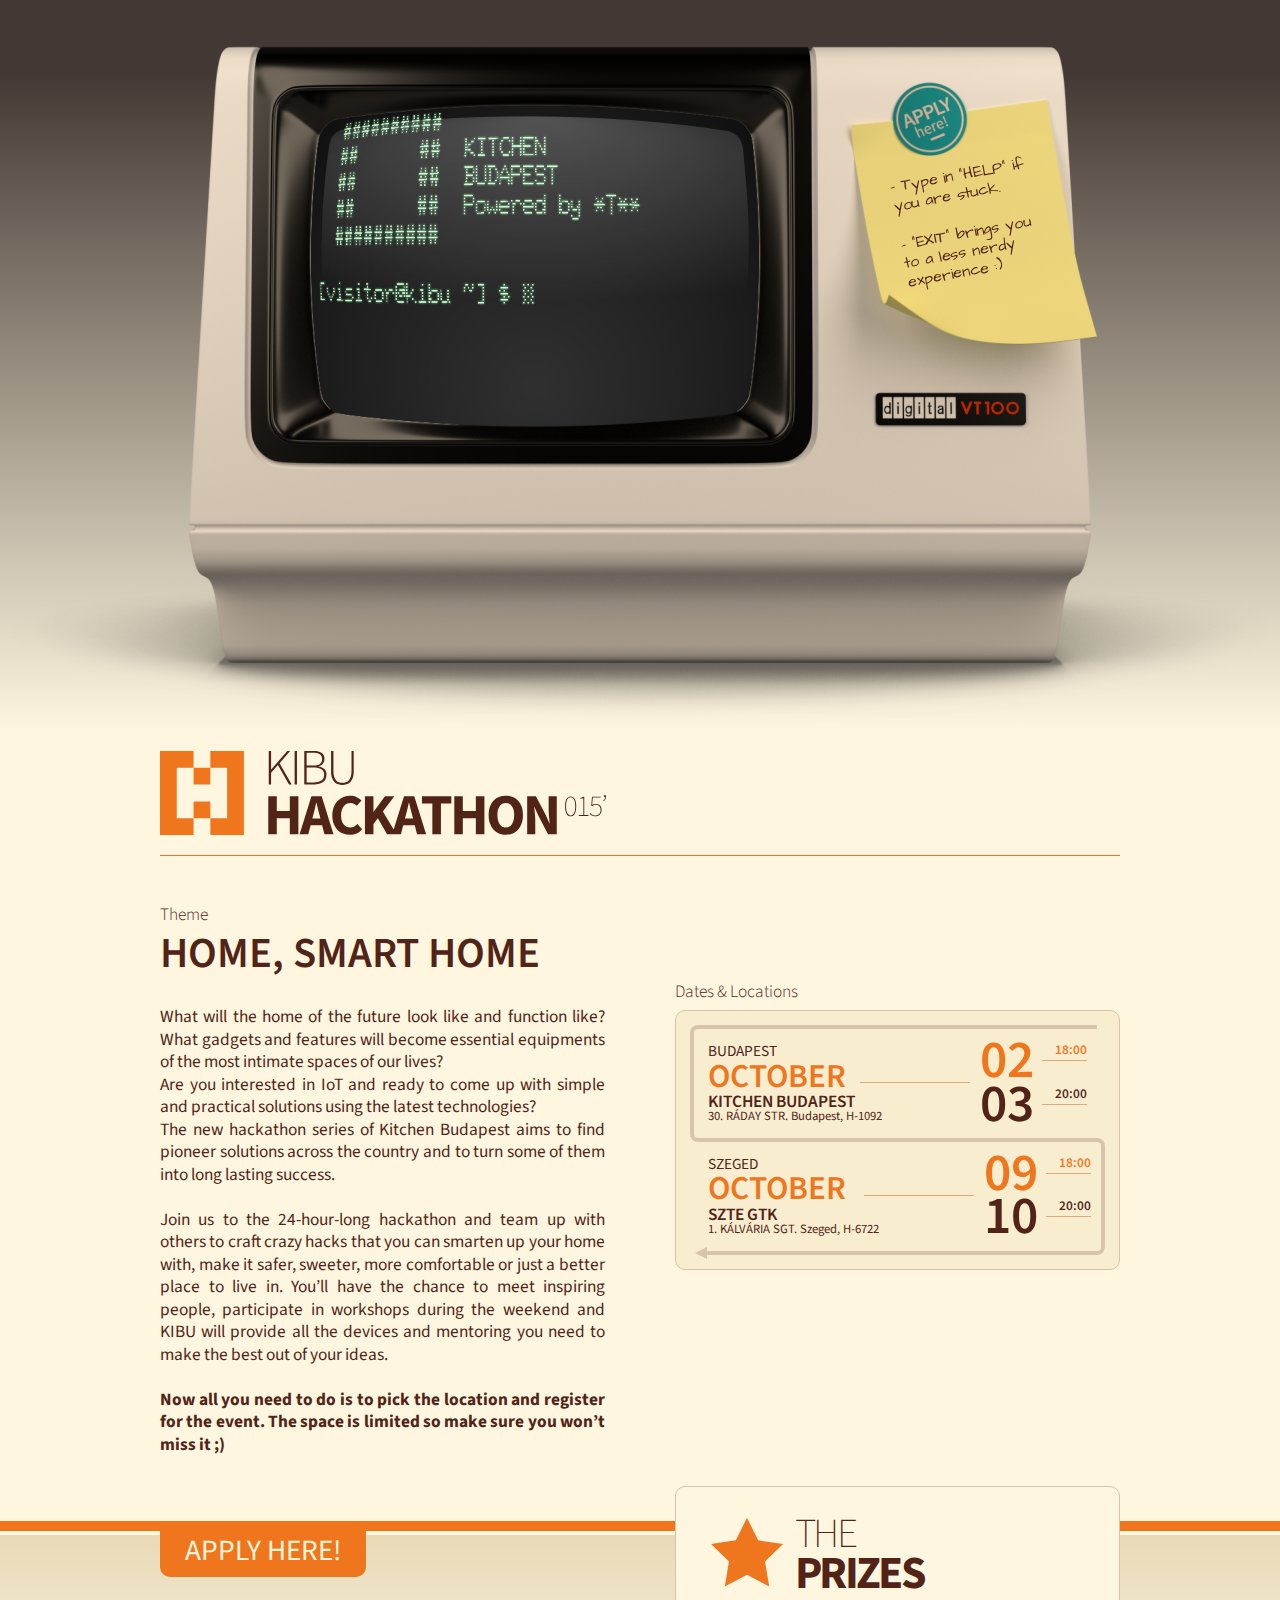
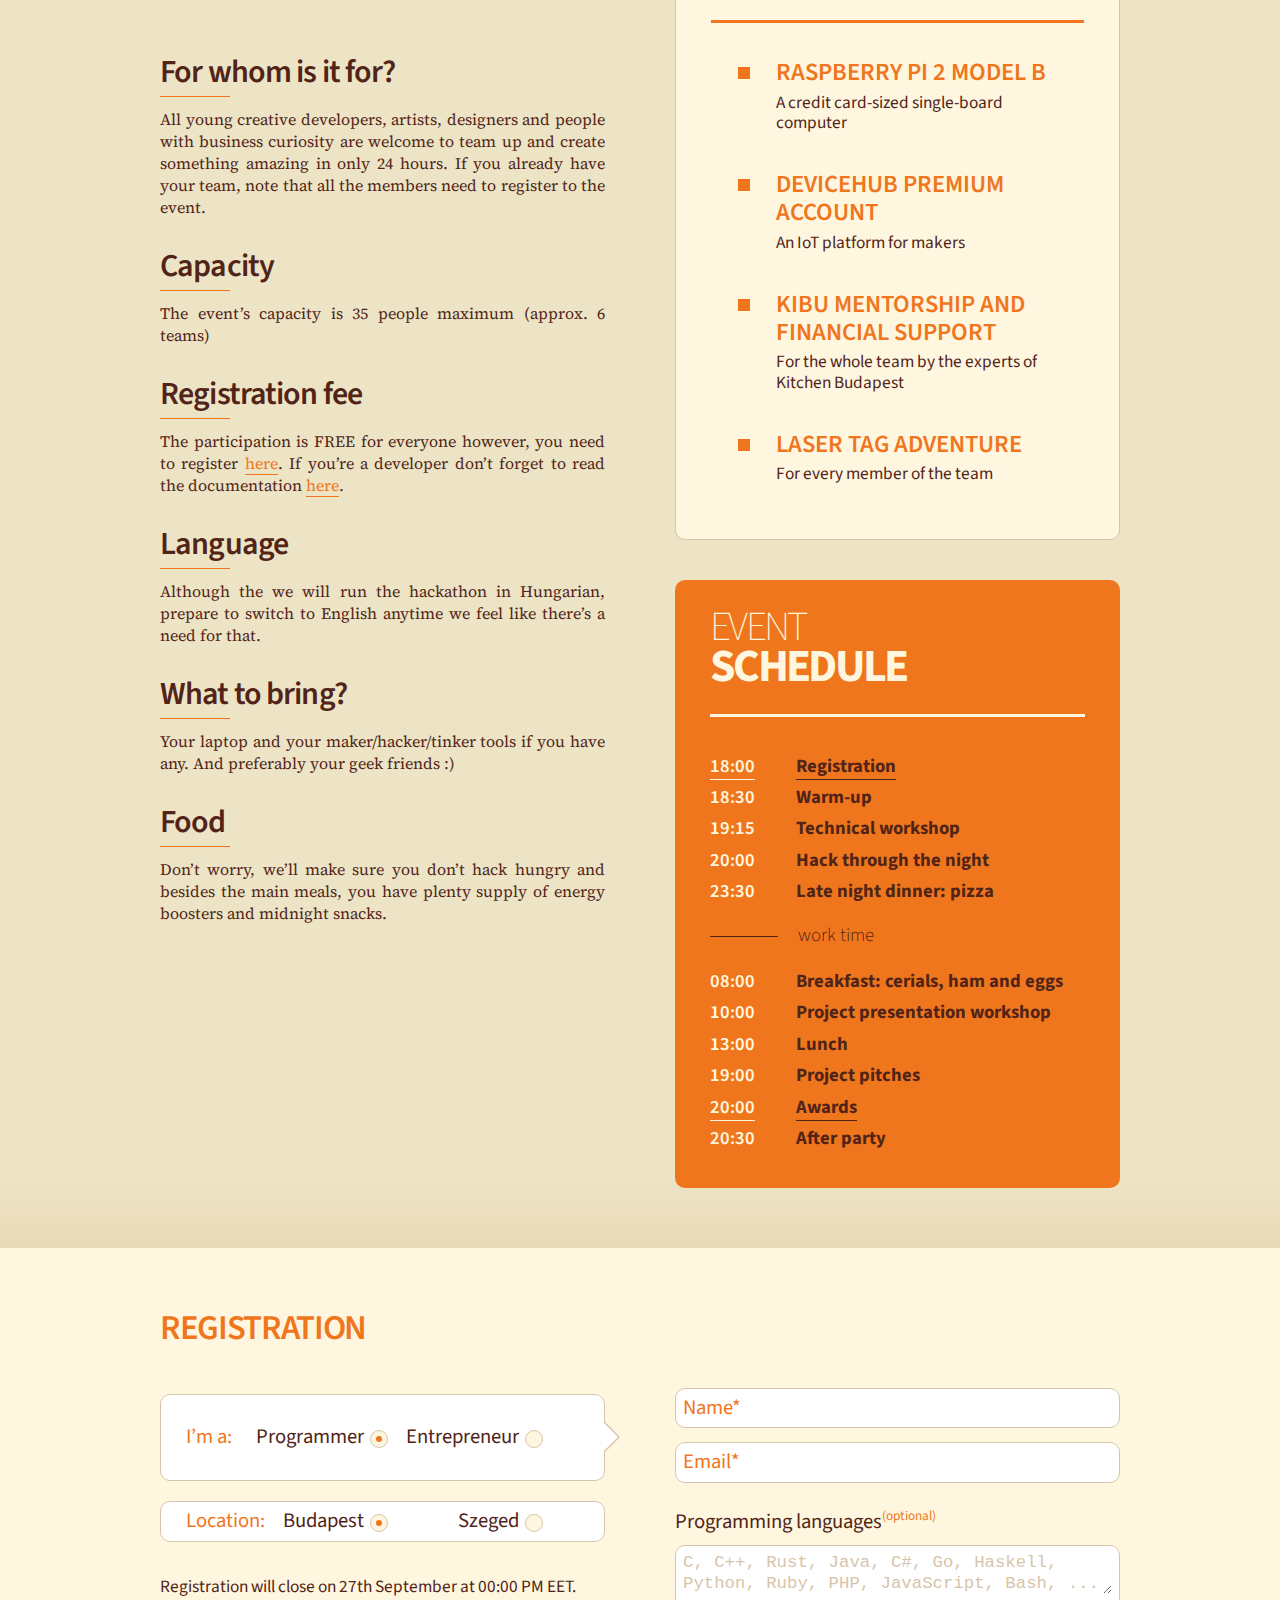
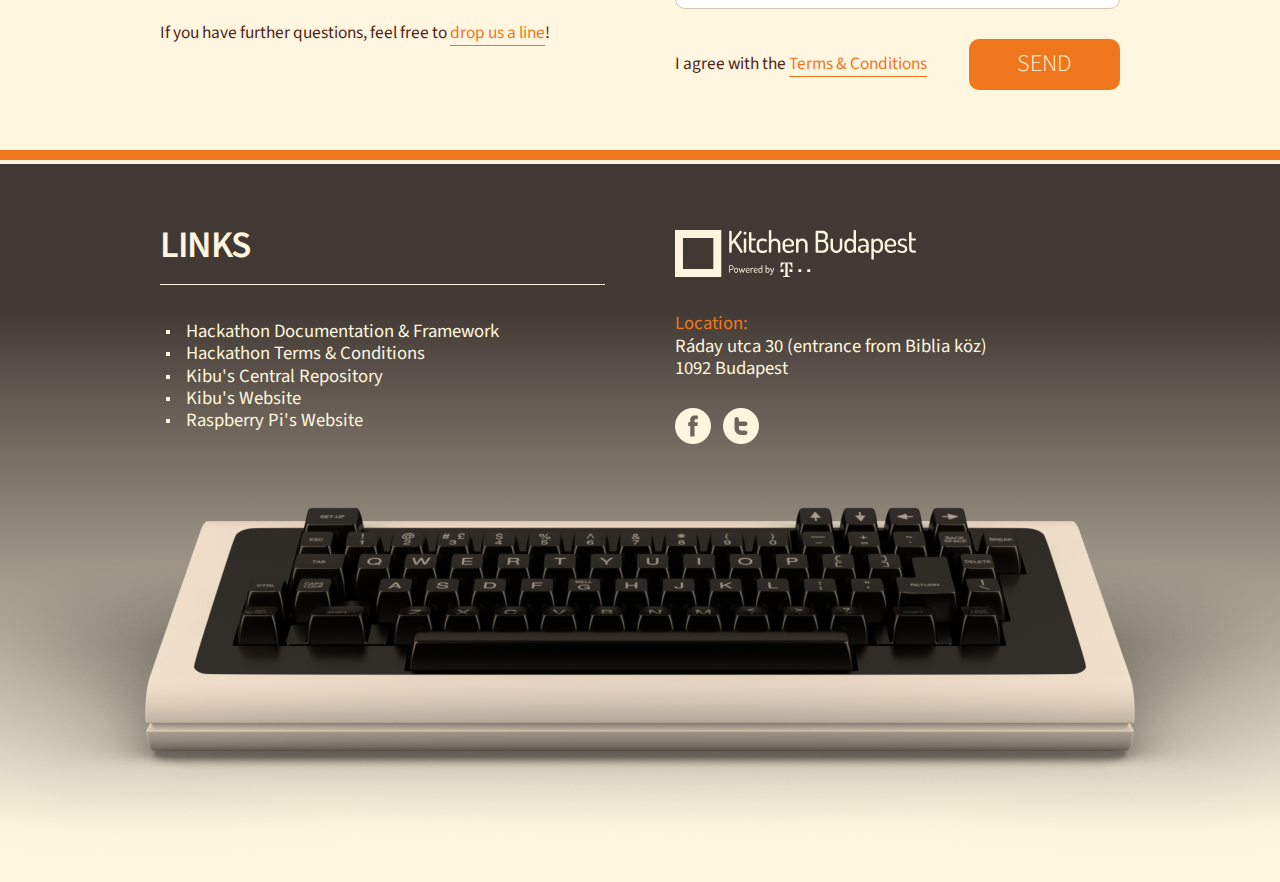
==== commit 114840e8: "all texts updated based on the documentation; bins/apply updated: one has to accept the terms; bins/" ====
--- a/index.html
+++ b/index.html
@@ -1,26 +1,36 @@
-<!DOCTYPE html><html lang="en"><head><meta charset="utf-8"><meta name="viewport" content="width=device-width, initial-scale=0.5"><link rel="shortcut icon" href="http://kitchenbudapest.github.io/openpage/favicon.ico"><title>Kibu Hackathon 2015</title><link rel="stylesheet" href="css/main.css"><script src="js/min/bin.min.js"></script><script src="js/min/register.min.js"></script><script src="js/bin/min/doc.min.js"></script><script src="js/bin/min/apply.min.js"></script><script src="js/bin/min/addr.min.js"></script><script src="js/bin/min/date.min.js"></script><script src="js/bin/min/award.min.js"></script><script src="js/bin/min/man.min.js"></script><script src="js/bin/min/help.min.js"></script><script src="js/bin/min/kibu.min.js"></script><script src="js/bin/min/fork.min.js"></script><script src="js/bin/min/git.min.js"></script><script src="js/bin/min/what.min.js"></script><script src="js/bin/min/fortytwo.min.js"></script><script src="js/bin/min/dw.min.js"></script><script src="js/bin/min/js.min.js"></script><script src="js/bin/min/su.min.js"></script><script src="js/min/postp.min.js"></script><script src="js/min/font.min.js"></script><script src="js/min/scr.min.js"></script><script src="js/min/kb.min.js"></script><script src="js/min/sh.min.js"></script><script src="js/min/term.min.js"></script><script src="js/min/form.min.js"></script><script src="js/min/main.min.js"></script></head><body><div><div id="header"><div id="header-terminal"><img id="header-terminal-frame" src="img/vt100_as_frame.002.001.png" alt="  ___________________________   / |   ____________   |       |  |  / [u@h] $      |       ||  | |              | |       ||  | |              | |       ||    ____________/ /  VT100 ||    ______________/         ||_____________________________|  _________________________/  "><a id="header-terminal-logo" href="https://en.wikipedia.org/wiki/VT100" target="_blank"></a><a id="header-terminal-apply" href="#registration"></a><div id="header-terminal-postit"><p>- Type in "HELP" if you are stuck.</p><br><p>- "EXIT" brings you to a less nerdy experience :)</p></div></div></div><div id="logo"><a name="logo" class="anchor"></a><div id="logo-frame"><div class="paragraph-1"><img id="logo-frame-img" src="img/hackathon_logo.svg" alt="[:] KIBU HACKATHON 015"></div></div></div><div id="info"><a name="info" class="anchor"></a><div id="info-frame"><div class="paragraph-1"><div id="info-frame-intro"><div class="info-intro-subtitle">Theme</div><p id="info-frame-intro-title">Home, Sweet Home</p><p id="info-frame-intro-text">What will the smart home of the near future look
-like? What gadgets and features will become
-essential equipments of the most intimate spaces
-of our lives? Will it be a huge network of IoT
-devices? Will our nowadays accessories become
-smarter by combining them with other ones? What
-simple applications and creative solutions can
-make our homes even sweeter and more comfortable?</p><br><p id="info-frame-intro-summary">In this 24-hour-long hackathon, inspiring
-presentations, workshops and continuous mentoring
-will help you to bring the best out of your ideas!</p></div></div><div class="paragraph-2"><div id="info-frame-info"><div class="info-intro-subtitle">Dates &amp; Locations</div><div id="info-frame-info-box"><div id="info-frame-info-box-arrow"><div id="info-frame-info-box-arrow-up"><div><p>budapest</p><p>october</p><p>kitchen budapest</p><p>30. RÁDAY STR. Budapest, H-1092</p></div><div><p><span>02</span><span>18:00</span></p><p><span>03</span><span>20:00</span></p></div></div><div id="info-frame-info-box-arrow-down"><div><p>szeged</p><p>october</p><p>SZTE GTK</p><p>1. KÁLVÁRIA SGT. Szeged, H-6722</p></div><div><p><span>09</span><span>18:00</span></p><p><span>10</span><span>20:00</span></p></div></div></div></div></div></div></div></div><div id="detail"><a name="detail" class="anchor"></a><div id="detail-frame"><a id="detail-frame-apply" href="#registration">apply here!</a><div class="paragraph-1"><div class="detail-frame-info"><div>For whom is it for?</div><div>We are welcome all young creative developers,
-artists, designers and people with business
-curiosity who are eager to create something
-amazing in only 24 hours.</div></div><div class="detail-frame-info"><div>Capacity</div><div>The event’s capacity is 36 people max (approx.
-6 teams). If the registration is full put
-yourself on the waiting list, because there
-are always some people who sign off right
-before the event.</div></div><div class="detail-frame-info"><div>Registration fee</div><div>The participation is FREE for everyone however,
-you need to register&nbsp;<a href="#registration">here</a>. Before you come, read the documentation&nbsp;<a href="https://github.com/kitchenbudapest/hackathon">here</a>.</div></div><div class="detail-frame-info"><div>Language</div><div>Although the we will run the hackathon in
+<!DOCTYPE html><html lang="en"><head><meta charset="utf-8"><meta name="viewport" content="width=device-width, initial-scale=0.5"><link rel="shortcut icon" href="http://kitchenbudapest.github.io/openpage/favicon.ico"><title>Kibu Hackathon 2015</title><link rel="stylesheet" href="css/main.css"><script src="js/min/bin.min.js"></script><script src="js/min/register.min.js"></script><script src="js/bin/min/doc.min.js"></script><script src="js/bin/min/apply.min.js"></script><script src="js/bin/min/addr.min.js"></script><script src="js/bin/min/date.min.js"></script><script src="js/bin/min/award.min.js"></script><script src="js/bin/min/man.min.js"></script><script src="js/bin/min/help.min.js"></script><script src="js/bin/min/kibu.min.js"></script><script src="js/bin/min/fork.min.js"></script><script src="js/bin/min/git.min.js"></script><script src="js/bin/min/what.min.js"></script><script src="js/bin/min/fortytwo.min.js"></script><script src="js/bin/min/dw.min.js"></script><script src="js/bin/min/js.min.js"></script><script src="js/bin/min/su.min.js"></script><script src="js/min/postp.min.js"></script><script src="js/min/font.min.js"></script><script src="js/min/scr.min.js"></script><script src="js/min/kb.min.js"></script><script src="js/min/sh.min.js"></script><script src="js/min/term.min.js"></script><script src="js/min/form.min.js"></script><script src="js/min/main.min.js"></script></head><body><div><div id="header"><div id="header-terminal"><img id="header-terminal-frame" src="img/vt100_as_frame.002.001.png" alt="  ___________________________   / |   ____________   |       |  |  / [u@h] $      |       ||  | |              | |       ||  | |              | |       ||    ____________/ /  VT100 ||    ______________/         ||_____________________________|  _________________________/  "><a id="header-terminal-logo" href="https://en.wikipedia.org/wiki/VT100" target="_blank"></a><a id="header-terminal-apply" href="#registration"></a><div id="header-terminal-postit"><p>- Type in "HELP" if you are stuck.</p><br><p>- "EXIT" brings you to a less nerdy experience :)</p></div></div></div><div id="logo"><a name="logo" class="anchor"></a><div id="logo-frame"><div class="paragraph-1"><img id="logo-frame-img" src="img/hackathon_logo.svg" alt="[:] KIBU HACKATHON 015"></div></div></div><div id="info"><a name="info" class="anchor"></a><div id="info-frame"><div class="paragraph-1"><div id="info-frame-intro"><div class="info-intro-subtitle">Theme</div><p id="info-frame-intro-title">Home, Smart Home</p><p id="info-frame-intro-text">What will the home of the future look like and
+function like? What gadgets and features will
+become essential equipments of the most intimate
+spaces of our lives?<br>Are you interested in IoT and ready to come up
+with simple and practical solutions using the
+latest technologies?<br>The new hackathon series of Kitchen Budapest
+aims to find pioneer solutions across the
+country and to turn some of them into long
+lasting success.<br><br>Join us to the 24-hour-long hackathon and team
+up with others to craft crazy hacks that you
+can smarten up your home with, make it safer,
+sweeter, more comfortable or just a better
+place to live in. You&rsquo;ll have the chance
+to meet inspiring people, participate in
+workshops during the weekend and KIBU will
+provide all the devices and mentoring you need
+to make the best out of your ideas.</p><br><p id="info-frame-intro-summary">Now all you need to do is to pick the location
+and register for the event. The space is
+limited so make sure you won&rsquo;t miss it ;)</p></div></div><div class="paragraph-2"><div id="info-frame-info"><div class="info-intro-subtitle">Dates &amp; Locations</div><div id="info-frame-info-box"><div id="info-frame-info-box-arrow"><div id="info-frame-info-box-arrow-up"><div><p>budapest</p><p>october</p><p>kitchen budapest</p><p>30. RÁDAY STR. Budapest, H-1092</p></div><div><p><span>02</span><span>18:00</span></p><p><span>03</span><span>20:00</span></p></div></div><div id="info-frame-info-box-arrow-down"><div><p>szeged</p><p>october</p><p>SZTE GTK</p><p>1. KÁLVÁRIA SGT. Szeged, H-6722</p></div><div><p><span>09</span><span>18:00</span></p><p><span>10</span><span>20:00</span></p></div></div></div></div></div></div></div></div><div id="detail"><a name="detail" class="anchor"></a><div id="detail-frame"><a id="detail-frame-apply" href="#registration">apply here!</a><div class="paragraph-1"><div class="detail-frame-info"><div>For whom is it for?</div><div>All young creative developers, artists,
+designers and people with business curiosity
+are welcome to team up and create something
+amazing in only 24 hours. If you already have
+your team, note that all the members need to
+register to the event.</div></div><div class="detail-frame-info"><div>Capacity</div><div>The event&rsquo;s capacity is 35 people maximum
+(approx. 6 teams)</div></div><div class="detail-frame-info"><div>Registration fee</div><div>The participation is FREE for everyone however,
+you need to register&nbsp;<a href="#registration">here</a>. If you&rsquo;re a developer don&rsquo;t
+forget to read the documentation&nbsp;<a href="https://github.com/kitchenbudapest/hackathon">here</a>.</div></div><div class="detail-frame-info"><div>Language</div><div>Although the we will run the hackathon in
 Hungarian, prepare to switch to English
-anytime we feel like there’s a need for that.</div></div><div class="detail-frame-info"><div>What to bring?</div><div>Your laptop and your maker/hacker/tinker tools
+anytime we feel like there&rsquo;s a need for
+that.</div></div><div class="detail-frame-info"><div>What to bring?</div><div>Your laptop and your maker/hacker/tinker tools
 if you have any. And preferably your geek
-friends. :)</div></div><div class="detail-frame-info"><div>Food</div><div>Don’t worry, we’ll make sure you don’t hack
-hungry and besides the main meals, you have
-plenty supply of energy boosters and midnight
-snacks.</div></div></div><div class="paragraph-2 paragraph-2-spec-1"><div id="detail-frame-prizes"><div id="detail-frame-prizes-head"><img src="img/hackathon_prize_star.svg" alt="*"><div id="detail-frame-prizes-head-title"><span>the</span><br><span>prizes</span></div></div><div id="detail-frame-prizes-info"><div class="detail-frame-prizes-info-text"><div>leap motion</div><div>3D Motion and Gesture Controller for every team member</div></div><div class="detail-frame-prizes-info-text"><div>3 months<br>mentorship</div><div>For the whole team by the experts of
-Kitchen Budapest</div></div><div class="detail-frame-prizes-info-text"><div>lasertag</div><div>Escape room voucher for every team</div></div></div></div><div id="detail-frame-schedule"><div id="detail-frame-schedule-head"><span>event</span><br><span>schedule</span></div><div class="detail-frame-schedule-timing detail-frame-schedule-timing-spec"><span>18:00</span><span>Registration</span></div><div class="detail-frame-schedule-timing"><span>18:30</span><span>Warm-up</span></div><div class="detail-frame-schedule-timing"><span>19:15</span><span>Technical workshop</span></div><div class="detail-frame-schedule-timing"><span>20:00</span><span>Hack through the night</span></div><div class="detail-frame-schedule-timing"><span>23:30</span><span>Late night dinner: pizza</span></div><div id="detail-frame-schedule-spec">work time</div><div class="detail-frame-schedule-timing"><span>08:00</span><span>Breakfast: cerials, ham and eggs</span></div><div class="detail-frame-schedule-timing"><span>10:00</span><span>Project presentation workshop</span></div><div class="detail-frame-schedule-timing"><span>13:00</span><span>Lunch</span></div><div class="detail-frame-schedule-timing"><span>19:00</span><span>Project pitches</span></div><div class="detail-frame-schedule-timing detail-frame-schedule-timing-spec"><span>20:00</span><span>Awards</span></div><div class="detail-frame-schedule-timing"><span>20:30</span><span>After party</span></div></div></div></div></div><div id="registration"><a name="registration" class="anchor"></a><div id="registration-frame"><div class="paragraph-1"><div id="registration-frame-title">registration</div><div id="registration-frame-role"><div id="registration-frame-role-frame"><span>I&rsquo;m a:</span><div><input id="registration-frame-role-radio-1" type="radio" name="registration-frame-role-radio" value="programmer" checked><label for="registration-frame-role-radio-1">Programmer<span></span></label><input id="registration-frame-role-radio-2" type="radio" name="registration-frame-role-radio" value="entrepreneur"><label for="registration-frame-role-radio-2">Entrepreneur<span></span></label></div></div></div><div id="registration-frame-city"><div id="registration-frame-city-frame"><span>Location:</span><div><input id="registration-frame-city-radio-1" type="radio" name="registration-frame-city" value="budapest" checked><label for="registration-frame-city-radio-1">Budapest<span></span></label><input id="registration-frame-city-radio-2" type="radio" name="registration-frame-city" value="szeged"><label for="registration-frame-city-radio-2">Szeged<span></span></label></div></div></div><div id="registration-frame-info"><p>Registration will close on 20th August at 8:00 PM EET.</p><p>For more information, contact<span>Aliz Nagy</span>, our communication manager at:&nbsp;<a href="mailto:aliz.nagy@kitchenbudapest.hu?subject=Kibu+Hackathon+2015" target="_blank">aliz.nagy@kitchenbudapest.hu</a></p></div></div><div class="paragraph-2 paragraph-2-spec-2"><div id="registration-frame-data"><div id="registration-frame-data-name" class="registration-basic"><div>Name*</div><span><input id="registration-frame-data-name-input" type="text" name="name" class="registration-basic"></span></div><div id="registration-frame-data-mail" class="registration-basic"><div>Email*</div><span><input id="registration-frame-data-mail-input" type="email" name="email" class="registration-basic"></span></div><div id="registration-frame-data-lang"><div>Programming languages<span>(optional)</span></div><div id="registration-frame-data-lang-frame" class="registration-basic"><textarea id="registration-frame-data-lang-frame-input" placeholder="C, C++, Rust, Java, C#, Go, Haskell, Python, Ruby, PHP, JavaScript, Bash, ..." class="registration-basic"></textarea></div></div><div id="registration-frame-data-send"><div>I agree with the&nbsp;<a href="https://github.com/kitchenbudapest/openpage/blob/gh-pages/etc/terms_and_conditions.md" target="_blank">Terms &amp; Conditions</a></div><div id="registration-frame-data-send-button">send</div></div></div></div><div id="registration-frame-error"></div></div></div><div id="footer"><a name="links" class="anchor"></a><div id="footer-frame"><div class="paragraph-1"><div id="footer-frame-title">links</div><div id="footer-frame-links"><a href="https://github.com/kitchenbudapest/hackathon" target="_blank">Hackathon Documentation &amp; Framework</a><a href="https://github.com/kitchenbudapest/openpage/blob/gh-pages/etc/terms_and_conditions.md" target="_blank">Hackathon Terms &amp; Conditions</a><a href="https://github.com/kitchenbudapest" target="_blank">Kibu's Central Repository</a><a href="http://kibu.hu" target="_blank">Kibu's Website</a><a href="https://www.raspberrypi.org/" target="_blank">Raspberry Pi's Website</a></div></div><div class="paragraph-2"><div id="footer-frame-info"><a href="http://kibu.hu" target="_blank"><img src="img/hackathon_kibu_logo.svg" alt="##########                  ##      ##  KITCHEN         ##      ##  BUDAPEST        ##      ##  Powered by *T** ##########                  "></a><p>Location:</p><p>Ráday utca 30 (entrance from Biblia köz)</p><p>1092 Budapest</p><div><a href="https://www.facebook.com/kitchenbudapest" target="_blank"><img src="img/hackathon_social_facebook.svg" alt="(f)"></a><a href="https://twitter.com/kibu" target="_blank"><img src="img/hackathon_social_twitter.svg" alt="(t)"></a></div></div></div><div><img src="img/vt100_keyboard.001.001.png" alt="QWERTY"></div></div></div></div><script type="text/javascript">main();</script></body></html>+friends :)</div></div><div class="detail-frame-info"><div>Food</div><div>Don&rsquo;t worry, we&rsquo;ll make sure you
+don&rsquo;t hack hungry and besides the main
+meals, you have plenty supply of energy
+boosters and midnight snacks.</div></div></div><div class="paragraph-2 paragraph-2-spec-1"><div id="detail-frame-prizes"><div id="detail-frame-prizes-head"><img src="img/hackathon_prize_star.svg" alt="*"><div id="detail-frame-prizes-head-title"><span>the</span><br><span>prizes</span></div></div><div id="detail-frame-prizes-info"><div class="detail-frame-prizes-info-text"><div>Raspberry Pi 2 Model B</div><div>A credit card-sized single-board computer</div></div><div class="detail-frame-prizes-info-text"><div>DeviceHub Premium Account</div><div>An IoT platform for makers</div></div><div class="detail-frame-prizes-info-text"><div>Kibu mentorship and<br>financial support</div><div>For the whole team by the experts of
+Kitchen Budapest</div></div><div class="detail-frame-prizes-info-text"><div>laser tag adventure</div><div>For every member of the team</div></div></div></div><div id="detail-frame-schedule"><div id="detail-frame-schedule-head"><span>event</span><br><span>schedule</span></div><div class="detail-frame-schedule-timing detail-frame-schedule-timing-spec"><span>18:00</span><span>Registration</span></div><div class="detail-frame-schedule-timing"><span>18:30</span><span>Warm-up</span></div><div class="detail-frame-schedule-timing"><span>19:15</span><span>Technical workshop</span></div><div class="detail-frame-schedule-timing"><span>20:00</span><span>Hack through the night</span></div><div class="detail-frame-schedule-timing"><span>23:30</span><span>Late night dinner: pizza</span></div><div id="detail-frame-schedule-spec">work time</div><div class="detail-frame-schedule-timing"><span>08:00</span><span>Breakfast: cerials, ham and eggs</span></div><div class="detail-frame-schedule-timing"><span>10:00</span><span>Project presentation workshop</span></div><div class="detail-frame-schedule-timing"><span>13:00</span><span>Lunch</span></div><div class="detail-frame-schedule-timing"><span>19:00</span><span>Project pitches</span></div><div class="detail-frame-schedule-timing detail-frame-schedule-timing-spec"><span>20:00</span><span>Awards</span></div><div class="detail-frame-schedule-timing"><span>20:30</span><span>After party</span></div></div></div></div></div><div id="registration"><a name="registration" class="anchor"></a><div id="registration-frame"><div class="paragraph-1"><div id="registration-frame-title">registration</div><div id="registration-frame-role"><div id="registration-frame-role-frame"><span>I&rsquo;m a:</span><div><input id="registration-frame-role-radio-1" type="radio" name="registration-frame-role-radio" value="programmer" checked><label for="registration-frame-role-radio-1">Programmer<span></span></label><input id="registration-frame-role-radio-2" type="radio" name="registration-frame-role-radio" value="entrepreneur"><label for="registration-frame-role-radio-2">Entrepreneur<span></span></label></div></div></div><div id="registration-frame-city"><div id="registration-frame-city-frame"><span>Location:</span><div><input id="registration-frame-city-radio-1" type="radio" name="registration-frame-city" value="budapest" checked><label for="registration-frame-city-radio-1">Budapest<span></span></label><input id="registration-frame-city-radio-2" type="radio" name="registration-frame-city" value="szeged"><label for="registration-frame-city-radio-2">Szeged<span></span></label></div></div></div><div id="registration-frame-info"><p>Registration will close on 27th September at 00:00 PM EET.</p><p>If you have further questions, feel free to&nbsp;<a href="mailto:hello@kitchenbudapest.hu?subject=Kibu+Hackathon+2015" target="_blank">drop us a line</a>!</p></div></div><div class="paragraph-2 paragraph-2-spec-2"><div id="registration-frame-data"><div id="registration-frame-data-name" class="registration-basic"><div>Name*</div><span><input id="registration-frame-data-name-input" type="text" name="name" class="registration-basic"></span></div><div id="registration-frame-data-mail" class="registration-basic"><div>Email*</div><span><input id="registration-frame-data-mail-input" type="email" name="email" class="registration-basic"></span></div><div id="registration-frame-data-lang"><div>Programming languages<span>(optional)</span></div><div id="registration-frame-data-lang-frame" class="registration-basic"><textarea id="registration-frame-data-lang-frame-input" placeholder="C, C++, Rust, Java, C#, Go, Haskell, Python, Ruby, PHP, JavaScript, Bash, ..." class="registration-basic"></textarea></div></div><div id="registration-frame-data-send"><div>I agree with the&nbsp;<a href="https://github.com/kitchenbudapest/openpage/blob/gh-pages/etc/terms_and_conditions.md" target="_blank">Terms &amp; Conditions</a></div><div id="registration-frame-data-send-button">send</div></div></div></div><div id="registration-frame-error"></div></div></div><div id="footer"><a name="links" class="anchor"></a><div id="footer-frame"><div class="paragraph-1"><div id="footer-frame-title">links</div><div id="footer-frame-links"><a href="https://github.com/kitchenbudapest/hackathon" target="_blank">Hackathon Documentation &amp; Framework</a><a href="https://github.com/kitchenbudapest/openpage/blob/gh-pages/etc/terms_and_conditions.md" target="_blank">Hackathon Terms &amp; Conditions</a><a href="https://github.com/kitchenbudapest" target="_blank">Kibu's Central Repository</a><a href="http://kibu.hu" target="_blank">Kibu's Website</a><a href="https://www.raspberrypi.org/" target="_blank">Raspberry Pi's Website</a></div></div><div class="paragraph-2"><div id="footer-frame-info"><a href="http://kibu.hu" target="_blank"><img src="img/hackathon_kibu_logo.svg" alt="##########                  ##      ##  KITCHEN         ##      ##  BUDAPEST        ##      ##  Powered by *T** ##########                  "></a><p>Location:</p><p>Ráday utca 30 (entrance from Biblia köz)</p><p>1092 Budapest</p><div><a href="https://www.facebook.com/kitchenbudapest" target="_blank"><img src="img/hackathon_social_facebook.svg" alt="(f)"></a><a href="https://twitter.com/kibu" target="_blank"><img src="img/hackathon_social_twitter.svg" alt="(t)"></a></div></div></div><div><img src="img/vt100_keyboard.001.001.png" alt="QWERTY"></div></div></div></div><script type="text/javascript">main();</script></body></html>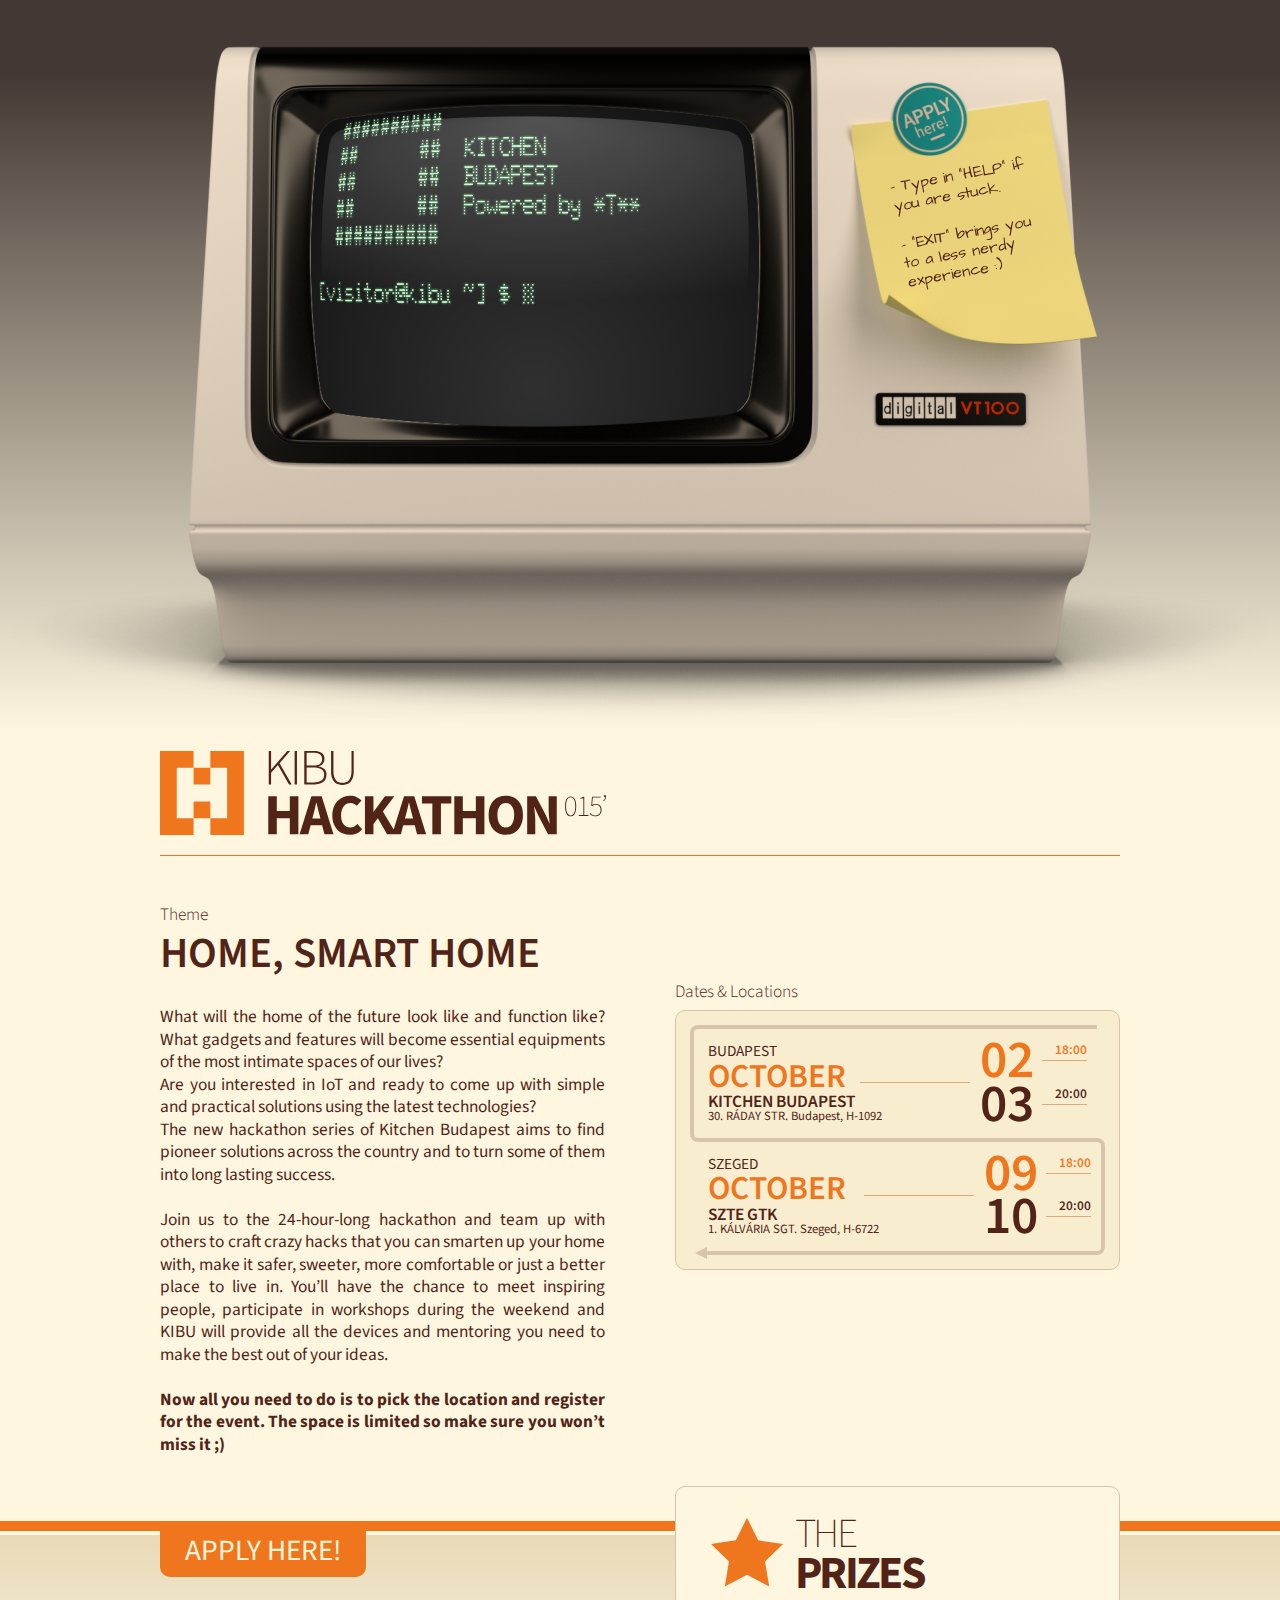
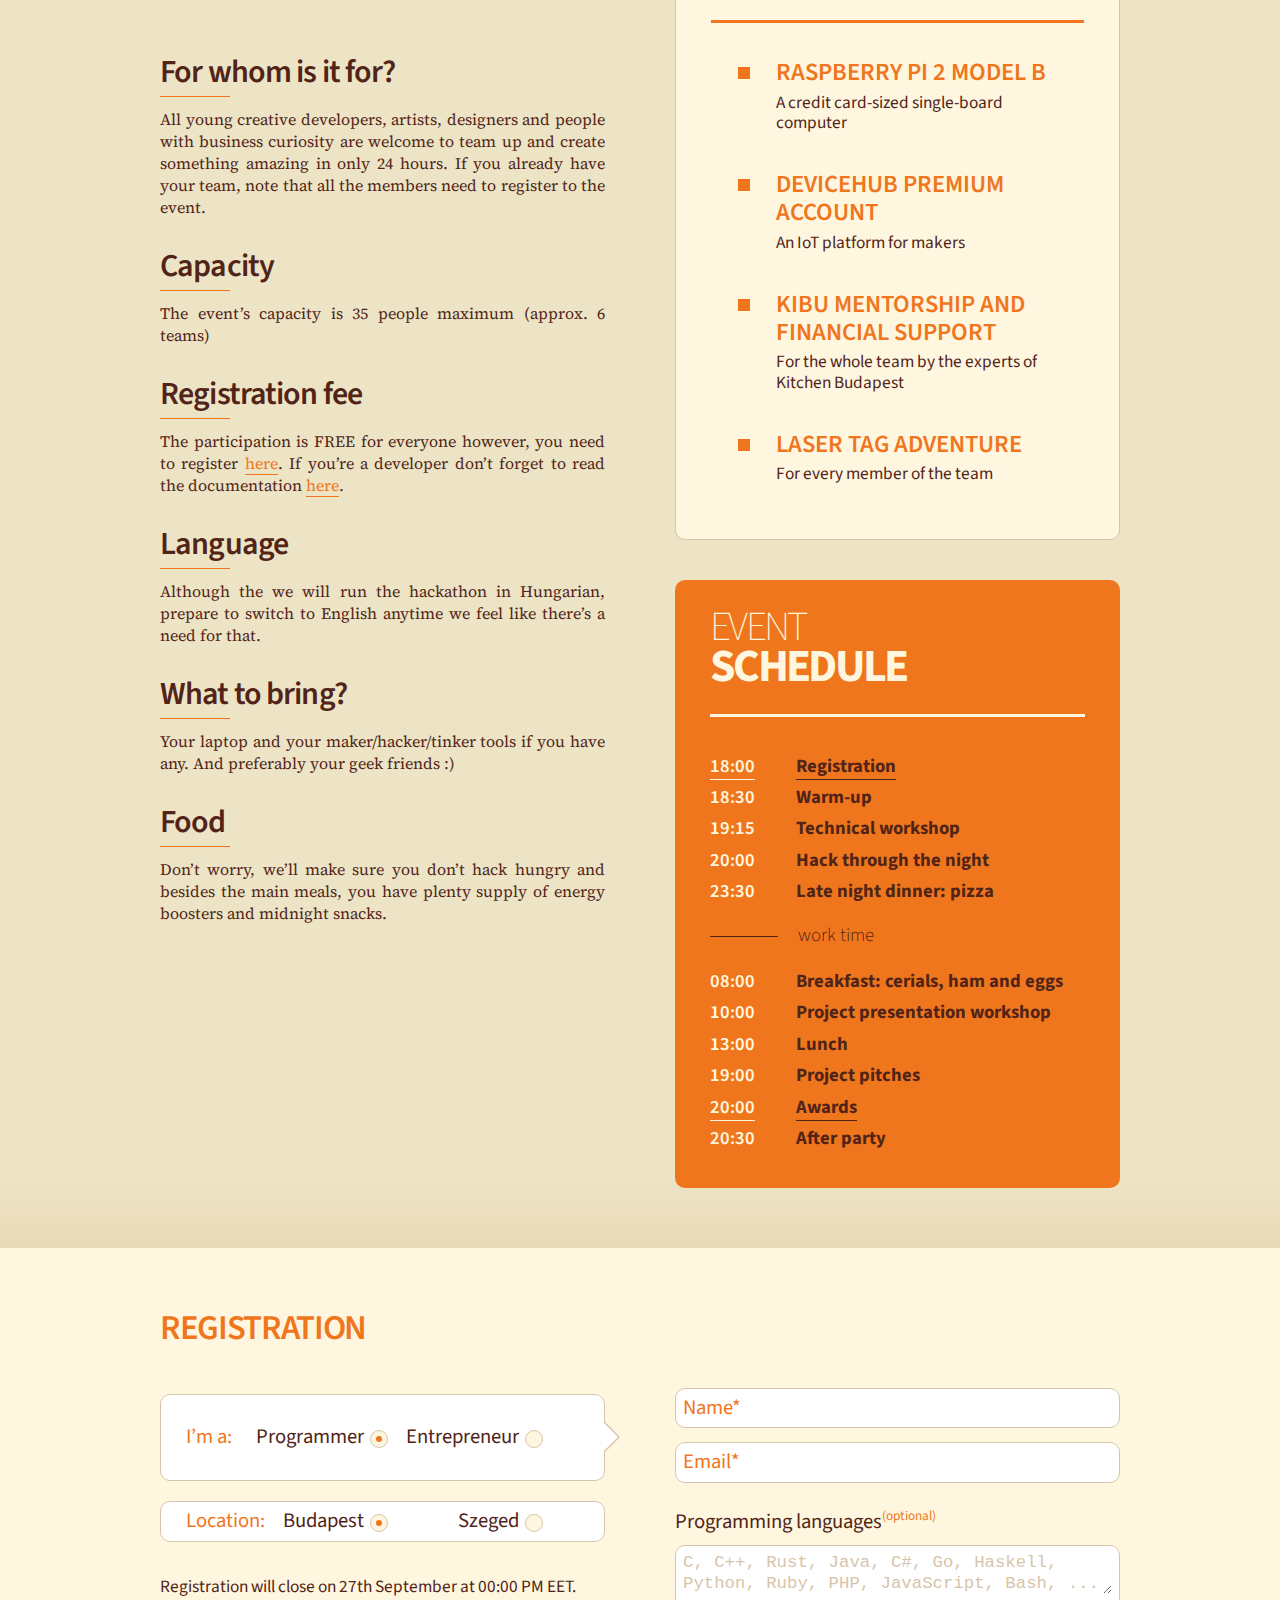
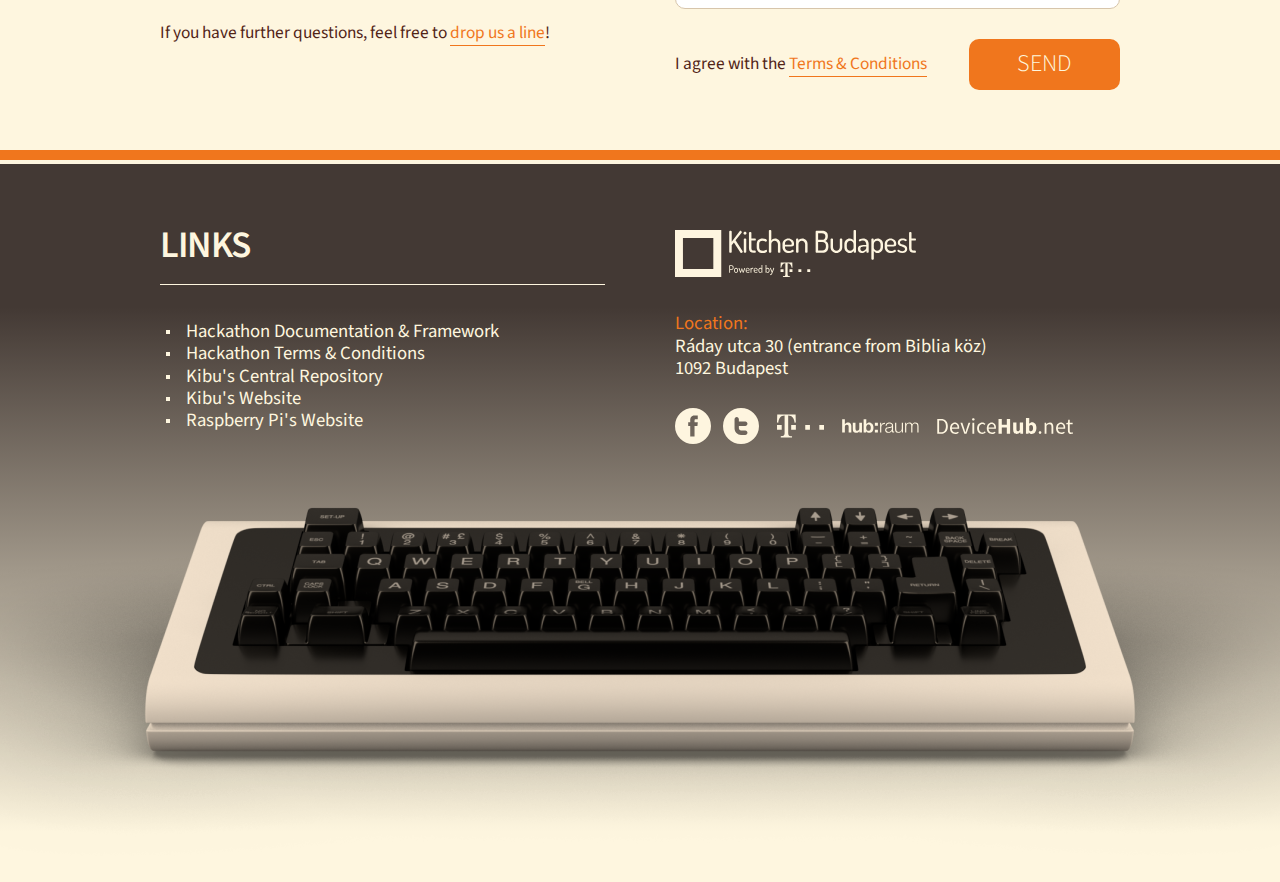
==== commit 67657d12: "sponsor logos added" ====
--- a/index.html
+++ b/index.html
@@ -33,4 +33,4 @@
 don&rsquo;t hack hungry and besides the main
 meals, you have plenty supply of energy
 boosters and midnight snacks.</div></div></div><div class="paragraph-2 paragraph-2-spec-1"><div id="detail-frame-prizes"><div id="detail-frame-prizes-head"><img src="img/hackathon_prize_star.svg" alt="*"><div id="detail-frame-prizes-head-title"><span>the</span><br><span>prizes</span></div></div><div id="detail-frame-prizes-info"><div class="detail-frame-prizes-info-text"><div>Raspberry Pi 2 Model B</div><div>A credit card-sized single-board computer</div></div><div class="detail-frame-prizes-info-text"><div>DeviceHub Premium Account</div><div>An IoT platform for makers</div></div><div class="detail-frame-prizes-info-text"><div>Kibu mentorship and<br>financial support</div><div>For the whole team by the experts of
-Kitchen Budapest</div></div><div class="detail-frame-prizes-info-text"><div>laser tag adventure</div><div>For every member of the team</div></div></div></div><div id="detail-frame-schedule"><div id="detail-frame-schedule-head"><span>event</span><br><span>schedule</span></div><div class="detail-frame-schedule-timing detail-frame-schedule-timing-spec"><span>18:00</span><span>Registration</span></div><div class="detail-frame-schedule-timing"><span>18:30</span><span>Warm-up</span></div><div class="detail-frame-schedule-timing"><span>19:15</span><span>Technical workshop</span></div><div class="detail-frame-schedule-timing"><span>20:00</span><span>Hack through the night</span></div><div class="detail-frame-schedule-timing"><span>23:30</span><span>Late night dinner: pizza</span></div><div id="detail-frame-schedule-spec">work time</div><div class="detail-frame-schedule-timing"><span>08:00</span><span>Breakfast: cerials, ham and eggs</span></div><div class="detail-frame-schedule-timing"><span>10:00</span><span>Project presentation workshop</span></div><div class="detail-frame-schedule-timing"><span>13:00</span><span>Lunch</span></div><div class="detail-frame-schedule-timing"><span>19:00</span><span>Project pitches</span></div><div class="detail-frame-schedule-timing detail-frame-schedule-timing-spec"><span>20:00</span><span>Awards</span></div><div class="detail-frame-schedule-timing"><span>20:30</span><span>After party</span></div></div></div></div></div><div id="registration"><a name="registration" class="anchor"></a><div id="registration-frame"><div class="paragraph-1"><div id="registration-frame-title">registration</div><div id="registration-frame-role"><div id="registration-frame-role-frame"><span>I&rsquo;m a:</span><div><input id="registration-frame-role-radio-1" type="radio" name="registration-frame-role-radio" value="programmer" checked><label for="registration-frame-role-radio-1">Programmer<span></span></label><input id="registration-frame-role-radio-2" type="radio" name="registration-frame-role-radio" value="entrepreneur"><label for="registration-frame-role-radio-2">Entrepreneur<span></span></label></div></div></div><div id="registration-frame-city"><div id="registration-frame-city-frame"><span>Location:</span><div><input id="registration-frame-city-radio-1" type="radio" name="registration-frame-city" value="budapest" checked><label for="registration-frame-city-radio-1">Budapest<span></span></label><input id="registration-frame-city-radio-2" type="radio" name="registration-frame-city" value="szeged"><label for="registration-frame-city-radio-2">Szeged<span></span></label></div></div></div><div id="registration-frame-info"><p>Registration will close on 27th September at 00:00 PM EET.</p><p>If you have further questions, feel free to&nbsp;<a href="mailto:hello@kitchenbudapest.hu?subject=Kibu+Hackathon+2015" target="_blank">drop us a line</a>!</p></div></div><div class="paragraph-2 paragraph-2-spec-2"><div id="registration-frame-data"><div id="registration-frame-data-name" class="registration-basic"><div>Name*</div><span><input id="registration-frame-data-name-input" type="text" name="name" class="registration-basic"></span></div><div id="registration-frame-data-mail" class="registration-basic"><div>Email*</div><span><input id="registration-frame-data-mail-input" type="email" name="email" class="registration-basic"></span></div><div id="registration-frame-data-lang"><div>Programming languages<span>(optional)</span></div><div id="registration-frame-data-lang-frame" class="registration-basic"><textarea id="registration-frame-data-lang-frame-input" placeholder="C, C++, Rust, Java, C#, Go, Haskell, Python, Ruby, PHP, JavaScript, Bash, ..." class="registration-basic"></textarea></div></div><div id="registration-frame-data-send"><div>I agree with the&nbsp;<a href="https://github.com/kitchenbudapest/openpage/blob/gh-pages/etc/terms_and_conditions.md" target="_blank">Terms &amp; Conditions</a></div><div id="registration-frame-data-send-button">send</div></div></div></div><div id="registration-frame-error"></div></div></div><div id="footer"><a name="links" class="anchor"></a><div id="footer-frame"><div class="paragraph-1"><div id="footer-frame-title">links</div><div id="footer-frame-links"><a href="https://github.com/kitchenbudapest/hackathon" target="_blank">Hackathon Documentation &amp; Framework</a><a href="https://github.com/kitchenbudapest/openpage/blob/gh-pages/etc/terms_and_conditions.md" target="_blank">Hackathon Terms &amp; Conditions</a><a href="https://github.com/kitchenbudapest" target="_blank">Kibu's Central Repository</a><a href="http://kibu.hu" target="_blank">Kibu's Website</a><a href="https://www.raspberrypi.org/" target="_blank">Raspberry Pi's Website</a></div></div><div class="paragraph-2"><div id="footer-frame-info"><a href="http://kibu.hu" target="_blank"><img src="img/hackathon_kibu_logo.svg" alt="##########                  ##      ##  KITCHEN         ##      ##  BUDAPEST        ##      ##  Powered by *T** ##########                  "></a><p>Location:</p><p>Ráday utca 30 (entrance from Biblia köz)</p><p>1092 Budapest</p><div><a href="https://www.facebook.com/kitchenbudapest" target="_blank"><img src="img/hackathon_social_facebook.svg" alt="(f)"></a><a href="https://twitter.com/kibu" target="_blank"><img src="img/hackathon_social_twitter.svg" alt="(t)"></a></div></div></div><div><img src="img/vt100_keyboard.001.001.png" alt="QWERTY"></div></div></div></div><script type="text/javascript">main();</script></body></html>+Kitchen Budapest</div></div><div class="detail-frame-prizes-info-text"><div>laser tag adventure</div><div>For every member of the team</div></div></div></div><div id="detail-frame-schedule"><div id="detail-frame-schedule-head"><span>event</span><br><span>schedule</span></div><div class="detail-frame-schedule-timing detail-frame-schedule-timing-spec"><span>18:00</span><span>Registration</span></div><div class="detail-frame-schedule-timing"><span>18:30</span><span>Warm-up</span></div><div class="detail-frame-schedule-timing"><span>19:15</span><span>Technical workshop</span></div><div class="detail-frame-schedule-timing"><span>20:00</span><span>Hack through the night</span></div><div class="detail-frame-schedule-timing"><span>23:30</span><span>Late night dinner: pizza</span></div><div id="detail-frame-schedule-spec">work time</div><div class="detail-frame-schedule-timing"><span>08:00</span><span>Breakfast: cerials, ham and eggs</span></div><div class="detail-frame-schedule-timing"><span>10:00</span><span>Project presentation workshop</span></div><div class="detail-frame-schedule-timing"><span>13:00</span><span>Lunch</span></div><div class="detail-frame-schedule-timing"><span>19:00</span><span>Project pitches</span></div><div class="detail-frame-schedule-timing detail-frame-schedule-timing-spec"><span>20:00</span><span>Awards</span></div><div class="detail-frame-schedule-timing"><span>20:30</span><span>After party</span></div></div></div></div></div><div id="registration"><a name="registration" class="anchor"></a><div id="registration-frame"><div class="paragraph-1"><div id="registration-frame-title">registration</div><div id="registration-frame-role"><div id="registration-frame-role-frame"><span>I&rsquo;m a:</span><div><input id="registration-frame-role-radio-1" type="radio" name="registration-frame-role-radio" value="programmer" checked><label for="registration-frame-role-radio-1">Programmer<span></span></label><input id="registration-frame-role-radio-2" type="radio" name="registration-frame-role-radio" value="entrepreneur"><label for="registration-frame-role-radio-2">Entrepreneur<span></span></label></div></div></div><div id="registration-frame-city"><div id="registration-frame-city-frame"><span>Location:</span><div><input id="registration-frame-city-radio-1" type="radio" name="registration-frame-city" value="budapest" checked><label for="registration-frame-city-radio-1">Budapest<span></span></label><input id="registration-frame-city-radio-2" type="radio" name="registration-frame-city" value="szeged"><label for="registration-frame-city-radio-2">Szeged<span></span></label></div></div></div><div id="registration-frame-info"><p>Registration will close on 27th September at 00:00 PM EET.</p><p>If you have further questions, feel free to&nbsp;<a href="mailto:hello@kitchenbudapest.hu?subject=Kibu+Hackathon+2015" target="_blank">drop us a line</a>!</p></div></div><div class="paragraph-2 paragraph-2-spec-2"><div id="registration-frame-data"><div id="registration-frame-data-name" class="registration-basic"><div>Name*</div><span><input id="registration-frame-data-name-input" type="text" name="name" class="registration-basic"></span></div><div id="registration-frame-data-mail" class="registration-basic"><div>Email*</div><span><input id="registration-frame-data-mail-input" type="email" name="email" class="registration-basic"></span></div><div id="registration-frame-data-lang"><div>Programming languages<span>(optional)</span></div><div id="registration-frame-data-lang-frame" class="registration-basic"><textarea id="registration-frame-data-lang-frame-input" placeholder="C, C++, Rust, Java, C#, Go, Haskell, Python, Ruby, PHP, JavaScript, Bash, ..." class="registration-basic"></textarea></div></div><div id="registration-frame-data-send"><div>I agree with the&nbsp;<a href="https://github.com/kitchenbudapest/openpage/blob/gh-pages/etc/terms_and_conditions.md" target="_blank">Terms &amp; Conditions</a></div><div id="registration-frame-data-send-button">send</div></div></div></div><div id="registration-frame-error"></div></div></div><div id="footer"><a name="links" class="anchor"></a><div id="footer-frame"><div class="paragraph-1"><div id="footer-frame-title">links</div><div id="footer-frame-links"><a href="https://github.com/kitchenbudapest/hackathon" target="_blank">Hackathon Documentation &amp; Framework</a><a href="https://github.com/kitchenbudapest/openpage/blob/gh-pages/etc/terms_and_conditions.md" target="_blank">Hackathon Terms &amp; Conditions</a><a href="https://github.com/kitchenbudapest" target="_blank">Kibu's Central Repository</a><a href="http://kibu.hu" target="_blank">Kibu's Website</a><a href="https://www.raspberrypi.org/" target="_blank">Raspberry Pi's Website</a></div></div><div class="paragraph-2"><div id="footer-frame-info"><a href="http://kibu.hu" target="_blank"><img src="img/hackathon_kibu_logo.svg" alt="##########                  ##      ##  KITCHEN         ##      ##  BUDAPEST        ##      ##  Powered by *T** ##########                  "></a><p>Location:</p><p>Ráday utca 30 (entrance from Biblia köz)</p><p>1092 Budapest</p><div><a href="https://www.facebook.com/kitchenbudapest" target="_blank"><img src="img/hackathon_social_facebook.svg" alt="(f)"></a><a href="https://twitter.com/kibu" target="_blank"><img src="img/hackathon_social_twitter.svg" alt="(t)"></a><a href="http://www.telekom.hu" target="_blank"><img src="img/telekom_logo.svg" alt="*T**"></a><a href="https://www.hubraum.com" target="_blank"><img src="img/hubraum_logo.svg" alt="hub:raum"></a><a href="https://www.devicehub.net/?utm_source=Google&amp;amp;utm_medium=KIBU%20website&amp;amp;utm_campaign=KIBU%20hackathon" target="_blank"><img src="img/devicehub_logo.svg" alt="DeviceHub"></a></div></div></div><div><img src="img/vt100_keyboard.001.001.png" alt="QWERTY"></div></div></div></div><script type="text/javascript">main();</script></body></html>--- a/css/main.css
+++ b/css/main.css
@@ -1 +1 @@
-@import url(http://fonts.googleapis.com/css?family=Architects+Daughter);@import url(http://fonts.googleapis.com/css?family=Source+Serif+Pro:400,600,700);@import url(http://fonts.googleapis.com/css?family=Source+Sans+Pro:200,300,400,600,700);html,body,div,span,applet,object,iframe,h1,h2,h3,h4,h5,h6,p,blockquote,pre,a,abbr,acronym,address,big,cite,code,del,dfn,em,img,ins,kbd,q,s,samp,small,strike,strong,sub,sup,tt,var,b,u,i,center,dl,dt,dd,ol,ul,li,fieldset,form,label,legend,table,caption,tbody,tfoot,thead,tr,th,td,article,aside,canvas,details,embed,figure,figcaption,footer,header,hgroup,menu,nav,output,ruby,section,summary,time,mark,audio,video{margin:0;padding:0;border:0;font:inherit;font-size:100%;vertical-align:baseline}html{line-height:1}ol,ul{list-style:none}table{border-collapse:collapse;border-spacing:0}caption,th,td{text-align:left;font-weight:normal;vertical-align:middle}q,blockquote{quotes:none}q:before,q:after,blockquote:before,blockquote:after{content:"";content:none}a img{border:none}article,aside,details,figcaption,figure,footer,header,hgroup,main,menu,nav,section,summary{display:block}body{width:100%;height:100%;min-width:465px;color:#512417;font-size:13pt;font-weight:400;font-family:"Source Sans Pro",sans-serif;line-height:1.2}@media all and (min-width: 465px) and (max-width: 1500px){body{overflow-x:hidden}}body a,body a:hover,body a:visited{color:#F0761D;border-bottom:1px solid #F0761D;text-decoration:none}body>div:first-of-type{display:block;position:relative;width:100%}.anchor a,.anchor a:hover,.anchor a:visited{margin:none;padding:none;border:none;width:0;height:0}.paragraph-1,.paragraph-2{display:table;width:445px;margin:0;-moz-box-sizing:border-box;-webkit-box-sizing:border-box;box-sizing:border-box}@media all and (max-width: 960px){.paragraph-1,.paragraph-2{margin:0 10px}}.paragraph-1{float:left}@media all and (max-width: 960px){.paragraph-1{float:none}}.paragraph-2{float:right}@media all and (max-width: 960px){.paragraph-2{float:none}}.paragraph-2-spec-1{position:relative;top:-170px;margin-bottom:-170px}@media all and (max-width: 960px){.paragraph-2-spec-1{top:0;margin-top:0;margin-bottom:0}}.paragraph-2-spec-2{position:relative;top:80px;margin-bottom:80px}@media all and (max-width: 960px){.paragraph-2-spec-2{top:0;margin-top:15px;margin-bottom:0}}#header{display:table;width:100%;background-image:url('[data-uri]');background-size:100%;background-image:-webkit-gradient(linear, 50% 0%, 50% 100%, color-stop(10%, #433934),color-stop(100%, #fef6df));background-image:-moz-linear-gradient(top, #433934 10%,#fef6df 100%);background-image:-webkit-linear-gradient(top, #433934 10%,#fef6df 100%);background-image:linear-gradient(to bottom, #433934 10%,#fef6df 100%)}@media all and (max-width: 960px){#header{display:none}}#header-terminal{display:block;position:relative;top:0;left:0;width:960px;height:731px;margin:0 auto}#header-terminal a,#header-terminal a:hover,#header-terminal a:visited{border:none}#header-terminal-display,#header-terminal-frame,#header-terminal-apply,#header-terminal-logo,#header-terminal-clicker,#header-terminal-postit{position:absolute}#header-terminal-display{z-index:100;top:89px;left:117px;-moz-transform-origin:0 0;-ms-transform-origin:0 0;-webkit-transform-origin:0 0;transform-origin:0 0;-moz-transform:scale(0.75, 0.75);-ms-transform:scale(0.75, 0.75);-webkit-transform:scale(0.75, 0.75);transform:scale(0.75, 0.75)}#header-terminal-frame{z-index:200;top:0;left:-170px}#header-terminal-apply{z-index:300;top:83px;left:733px;width:74px;height:73px;border-radius:50%}#header-terminal-logo{z-index:400;top:393px;left:715px;width:151px;height:33px;cursor:pointer}#header-terminal-clicker{z-index:500;top:85px;left:110px;width:525px;height:360px}#header-terminal-postit{z-index:600;width:140px;top:165px;left:738px;font-size:12pt;font-family:"Architects Daughter",cursive;-moz-transform:rotate(-10.5deg);-ms-transform:rotate(-10.5deg);-webkit-transform:rotate(-10.5deg);transform:rotate(-10.5deg)}#logo{display:table;width:100%;background:#FEF6DF}#logo-frame{display:table;width:960px;margin:0 auto;border-bottom:1px solid #F0761D}@media all and (max-width: 960px){#logo-frame{width:465px}}#logo-frame-img{display:block;margin:20px 0}#info{display:table;width:100%;background:#FEF6DF;border-bottom:10px solid #F0761D}#info-frame{display:table;width:960px;margin:0 auto;padding:50px 0 65px}@media all and (max-width: 960px){#info-frame{width:465px;padding-bottom:50px}}#info-frame-intro{text-align:justify;line-height:1.3}#info-frame-intro-title{text-transform:uppercase;line-height:1;font-size:32pt;font-weight:600;padding-bottom:30px}#info-frame-intro-summary{font-weight:700}#info-frame-info{display:table;margin:77px 0 40px}@media all and (max-width: 960px){#info-frame-info{margin:40px 0}}#info-frame-info-box{display:table;position:relative;width:445px;background:#F9EDD0;border-radius:10px;border:1px solid #D7C5AB;text-transform:uppercase;font-weight:600;-moz-box-sizing:border-box;-webkit-box-sizing:border-box;box-sizing:border-box}#info-frame-info-box-arrow{margin:14px;-moz-box-sizing:border-box;-webkit-box-sizing:border-box;box-sizing:border-box}#info-frame-info-box-arrow-up,#info-frame-info-box-arrow-down{position:relative;padding-top:15px;padding-bottom:15px;border:4px solid #D7C5AB;-moz-box-sizing:border-box;-webkit-box-sizing:border-box;box-sizing:border-box}#info-frame-info-box-arrow-up>div:first-of-type,#info-frame-info-box-arrow-down>div:first-of-type{display:table;line-height:1}#info-frame-info-box-arrow-up>div:first-of-type>p:nth-child(1),#info-frame-info-box-arrow-down>div:first-of-type>p:nth-child(1){text-transform:uppercase;font-size:11.5pt;font-weight:400}#info-frame-info-box-arrow-up>div:first-of-type>p:nth-child(2),#info-frame-info-box-arrow-down>div:first-of-type>p:nth-child(2){color:#F0761D;font-size:25pt}#info-frame-info-box-arrow-up>div:first-of-type>p:nth-child(3),#info-frame-info-box-arrow-down>div:first-of-type>p:nth-child(3){text-transform:uppercase;font-size:700;font-weight:11pt}#info-frame-info-box-arrow-up>div:first-of-type>p:nth-child(4),#info-frame-info-box-arrow-down>div:first-of-type>p:nth-child(4){text-transform:none;font-size:9.5pt;font-weight:400}#info-frame-info-box-arrow-up>div:last-of-type,#info-frame-info-box-arrow-down>div:last-of-type{position:absolute;top:5px;right:0;padding-right:10px}#info-frame-info-box-arrow-up>div:last-of-type>p>span:first-of-type,#info-frame-info-box-arrow-down>div:last-of-type>p>span:first-of-type{font-size:40pt;line-height:1}#info-frame-info-box-arrow-up>div:last-of-type>p>span:last-of-type,#info-frame-info-box-arrow-down>div:last-of-type>p>span:last-of-type{vertical-align:top;display:inline-block;width:45px;font-size:10pt;border-bottom:1px solid #DCAA7D;text-align:right;padding:8px 0 2px;margin-left:8px}#info-frame-info-box-arrow-up>div:last-of-type::before,#info-frame-info-box-arrow-down>div:last-of-type::before{content:'';position:absolute;top:45%;left:-120px;width:110px;border-top:1px solid #DCAA7D}#info-frame-info-box-arrow-up>div:last-of-type>p:first-of-type,#info-frame-info-box-arrow-down>div:last-of-type>p:first-of-type{color:#F0761D}#info-frame-info-box-arrow-up>div:last-of-type>p:last-of-type,#info-frame-info-box-arrow-down>div:last-of-type>p:last-of-type{position:relative;top:-10px}#info-frame-info-box-arrow-up{padding-left:14px;margin-right:8px;border-radius:8px 0 0 8px;border-right:none}#info-frame-info-box-arrow-down{padding-left:10px;top:-4px;margin-left:8px;margin-bottom:-4px;border-radius:0 8px 8px 0;border-left:none}#info-frame-info-box-arrow-down::before{position:absolute;bottom:-8px;left:-3px;width:0;height:0;content:'';border-top:6px solid transparent;border-bottom:6px solid transparent;border-right:12px solid #D7C5AB}.info-intro-subtitle{line-height:1;font-weight:300;margin-bottom:10px}#detail{display:table;width:100%;border-top:4px solid #FEF6DF;-moz-box-sizing:border-box;-webkit-box-sizing:border-box;box-sizing:border-box;background-image:url('[data-uri]');background-size:100%;background-image:-webkit-gradient(linear, 50% 0%, 50% 100%, color-stop(0%, #e9dab6),color-stop(5%, #ede3c5),color-stop(95%, #ede3c5),color-stop(100%, #e9dab6));background-image:-moz-linear-gradient(top, #e9dab6 0%,#ede3c5 5%,#ede3c5 95%,#e9dab6 100%);background-image:-webkit-linear-gradient(top, #e9dab6 0%,#ede3c5 5%,#ede3c5 95%,#e9dab6 100%);background-image:linear-gradient(to bottom, #e9dab6 0%,#ede3c5 5%,#ede3c5 95%,#e9dab6 100%)}#detail-frame{display:table;width:960px;margin:0 auto;-moz-box-sizing:border-box;-webkit-box-sizing:border-box;box-sizing:border-box}@media all and (max-width: 960px){#detail-frame{width:465px}}#detail-frame-apply{display:table;position:relative;top:-4px;margin-bottom:75px;padding:6px 25px 10px;background:#F0761D;color:#FEF6DF;line-height:1;font-size:22pt;text-align:center;text-transform:uppercase;border:none;border-radius:0 0 10px 10px}@media all and (max-width: 960px){#detail-frame-apply{margin-left:10px;margin-bottom:35px}}#detail-frame-prizes{position:relative;display:table;width:100%;padding:29px 35px;background:#FEF6DF;border:1px solid #D7C5AB;border-radius:10px;-moz-box-sizing:border-box;-webkit-box-sizing:border-box;box-sizing:border-box}#detail-frame-prizes-head{display:table;width:100%;padding-bottom:26px;margin-bottom:24px;border-bottom:3px solid #F0761D}#detail-frame-prizes-head-title{display:inline-block;line-height:0.9;letter-spacing:-2pt;margin-left:12px;text-transform:uppercase}#detail-frame-prizes-head-title>span:first-of-type{font-size:31pt;font-weight:200}#detail-frame-prizes-head-title>span:last-of-type{font-size:34.5pt;font-weight:700}#detail-frame-prizes-info{width:100%;padding-left:65px;padding-right:25px;-moz-box-sizing:border-box;-webkit-box-sizing:border-box;box-sizing:border-box}#detail-frame-schedule{display:table;position:relative;width:100%;margin:40px 0 60px;padding:29px 35px;background:#F0761D;border-radius:10px;-moz-box-sizing:border-box;-webkit-box-sizing:border-box;box-sizing:border-box}#detail-frame-schedule-head{width:100%;color:#FEF6DF;text-transform:uppercase;line-height:0.9;letter-spacing:-2pt;border-bottom:3px solid #FEF6DF;padding-bottom:26px;margin-bottom:38px;-moz-box-sizing:border-box;-webkit-box-sizing:border-box;box-sizing:border-box}#detail-frame-schedule-head>span:first-of-type{font-size:31pt;font-weight:200}#detail-frame-schedule-head>span:last-of-type{font-size:34.5pt;font-weight:700}#detail-frame-schedule-spec{padding:12px 0 24px;font-size:14pt;font-weight:300}#detail-frame-schedule-spec::before{display:inline-block;position:relative;width:68px;content:'';vertical-align:middle;margin-right:20px;border-bottom:1px solid #512417}.detail-frame-info{margin-bottom:32px;text-align:justify;font-family:"Source Serif Pro",serif;line-height:1.375;font-size:12pt}.detail-frame-info>div:first-child{margin-bottom:19px;font-family:"Source Sans Pro",sans-serif;font-size:24pt;font-weight:600;text-align:left;line-height:1;letter-spacing:-0.65pt}.detail-frame-info>div:first-child::after{display:block;position:relative;left:0;bottom:-8px;width:70px;content:'';border-top:1px solid #F0761D}.detail-frame-prizes-info-text{padding-bottom:25px}.detail-frame-prizes-info-text>div:first-child{padding-bottom:5px;color:#F0761D;font-size:18.5pt;font-weight:600;line-height:1.15;text-transform:uppercase}.detail-frame-prizes-info-text>div:first-child::before{position:relative;display:block;top:20px;left:-38px;width:12px;height:12px;content:'';background:#F0761D}.detail-frame-schedule-timing{margin-bottom:9px;font-size:14pt;font-weight:700}.detail-frame-schedule-timing>span:first-child{margin-right:41px;font-weight:600;color:#FEF6DF}.detail-frame-schedule-timing-spec>span:first-child{border-bottom:1px solid #FEF6DF}.detail-frame-schedule-timing-spec>span:last-child{border-bottom:1px solid #512417}#registration{display:table;position:relative;width:100%;background:#FEF6DF;border-bottom:10px solid #F0761D}#registration-frame{display:table;position:relative;width:960px;margin:0 auto;padding:60px 0}@media all and (max-width: 960px){#registration-frame{width:465px}}#registration-frame-title{padding-bottom:45px;color:#F0761D;text-transform:uppercase;font-weight:600;font-size:26pt;letter-spacing:-1pt}#registration-frame-error{display:table;clear:both;width:100%;-moz-box-sizing:border-box;-webkit-box-sizing:border-box;box-sizing:border-box}@media all and (max-width: 960px){#registration-frame-error{width:445px;margin-left:10px}}#registration-frame-error-frame{width:100%;margin-top:30px;padding:20px;background:#FADBB7;border-radius:10px;-moz-box-sizing:border-box;-webkit-box-sizing:border-box;box-sizing:border-box}#registration-frame-error-frame>p:first-of-type{margin-bottom:10px;color:#F0761D;text-transform:uppercase;font-size:20pt;font-weight:600}#registration-frame-error-frame>div{margin-bottom:5px}#registration-frame-error-frame>div>p:first-of-type{display:inline-block;width:70px;clear:both;font-weight:700;color:#DCAA7D}#registration-frame-error-frame>div>p:last-of-type{display:inline-block;clear:both}#registration-frame-role,#registration-frame-city{background:#fff;border-radius:10px;border:1px solid #D7C5AB;font-size:15.5pt;-moz-box-sizing:border-box;-webkit-box-sizing:border-box;box-sizing:border-box}#registration-frame-role-frame,#registration-frame-city-frame{position:relative;top:0;left:0;width:100%;height:100%;display:table;-moz-box-sizing:border-box;-webkit-box-sizing:border-box;box-sizing:border-box}#registration-frame-role-frame>span,#registration-frame-city-frame>span{float:left;color:#F0761D}#registration-frame-role-frame>div,#registration-frame-city-frame>div{position:relative;float:right}#registration-frame-role-frame>div>label:first-of-type,#registration-frame-city-frame>div>label:first-of-type{position:absolute;right:215px}#registration-frame-role-frame>div>label:last-of-type,#registration-frame-city-frame>div>label:last-of-type{position:absolute;right:60px}#registration-frame-role-frame>div>input[type='radio'],#registration-frame-city-frame>div>input[type='radio']{display:none}#registration-frame-role-frame>div>input[type='radio']+label>span,#registration-frame-city-frame>div>input[type='radio']+label>span{display:block;position:absolute;top:5px;right:-24px;width:16px;height:16px;margin-left:4px;margin-bottom:-3px;cursor:pointer;border-radius:50%;background:#FEF6DF;border:1px solid #D7C5AB}#registration-frame-role-frame>div>input[type='radio']:checked+label>span::after,#registration-frame-city-frame>div>input[type='radio']:checked+label>span::after{display:block;position:relative;top:5px;left:5px;width:6px;height:6px;content:'';border-radius:50%;background:#F0761D}#registration-frame-role-frame>label:nth-of-type(2),#registration-frame-city-frame>label:nth-of-type(2){margin-left:50px}#registration-frame-role{margin-bottom:20px}#registration-frame-role-frame{padding:30px 25px}#registration-frame-role-frame::before,#registration-frame-role-frame::after{position:absolute;content:'';width:0;height:0;left:100%;top:50%;border:solid transparent}@media all and (max-width: 960px){#registration-frame-role-frame::before,#registration-frame-role-frame::after{display:none}}#registration-frame-role-frame::before{border-left-color:#D7C5AB;border-width:16px;margin-top:-16px}#registration-frame-role-frame::after{border-left-color:#fff;margin-left:-1px;border-width:15px;margin-top:-15px}#registration-frame-city{margin-bottom:35px}#registration-frame-city-frame{padding:7px 25px}#registration-frame-info>p{margin-bottom:26px}#registration-frame-info>p>span{font-weight:700}#registration-frame-data{font-size:15.5pt}#registration-frame-data-name{margin-bottom:14px}#registration-frame-data-mail{margin-bottom:25px}#registration-frame-data-name>div,#registration-frame-data-name>span,#registration-frame-data-mail>div,#registration-frame-data-mail>span{display:block}#registration-frame-data-name>div,#registration-frame-data-mail>div{float:left;color:#F0761D}#registration-frame-data-name>span,#registration-frame-data-mail>span{padding-left:5px;overflow:hidden}#registration-frame-data-name,#registration-frame-data-mail,#registration-frame-data-lang-frame{width:100%;border-radius:10px;padding:7px;overflow:hidden;-moz-box-sizing:border-box;-webkit-box-sizing:border-box;box-sizing:border-box}#registration-frame-data-name *,#registration-frame-data-name *:focus,#registration-frame-data-mail *,#registration-frame-data-mail *:focus,#registration-frame-data-lang-frame *,#registration-frame-data-lang-frame *:focus{outline:none;border:none;-moz-box-shadow:none;-webkit-box-shadow:none;box-shadow:none}#registration-frame-data-name-input,#registration-frame-data-mail-input,#registration-frame-data-lang-frame-input{width:100%;padding:0;border:none;font-weight:200;font-size:13pt;line-height:1.2}#registration-frame-data-name-input::-webkit-input-placeholder,#registration-frame-data-mail-input::-webkit-input-placeholder,#registration-frame-data-lang-frame-input::-webkit-input-placeholder{color:#D7C5AB}#registration-frame-data-name-input:-moz-placeholder,#registration-frame-data-mail-input:-moz-placeholder,#registration-frame-data-lang-frame-input:-moz-placeholder{color:#D7C5AB}#registration-frame-data-name-input::-moz-placeholder,#registration-frame-data-mail-input::-moz-placeholder,#registration-frame-data-lang-frame-input::-moz-placeholder{color:#D7C5AB}#registration-frame-data-name-input:-ms-input-placeholder,#registration-frame-data-mail-input:-ms-input-placeholder,#registration-frame-data-lang-frame-input:-ms-input-placeholder{color:#D7C5AB}#registration-frame-data-lang{margin-bottom:30px}#registration-frame-data-lang>div:first-child{margin-bottom:10px}#registration-frame-data-lang>div:first-child>span:first-child{color:#F0761D;font-size:10pt;vertical-align:super}#registration-frame-data-lang-frame-input{max-width:100%;min-width:100%;min-height:35px;resize:vertical;overflow:hidden;outline:none;word-wrap:break-word;-moz-box-sizing:border-box;-webkit-box-sizing:border-box;box-sizing:border-box}#registration-frame-data-send{display:table;position:relative;width:100%;cursor:pointer}#registration-frame-data-send div:first-child{float:left;position:absolute;top:30%;font-size:13pt}#registration-frame-data-send-button{float:right;background:#F0761D;padding:11px 48px;border-radius:10px;text-transform:uppercase;color:#FEF6DF;font-size:18pt;font-weight:300}.registration-basic{background:#fff;border:#D7C5AB solid 1px}.registration-error{background:#FADBB7;border:#F0761D solid 1px}#footer{display:table;position:relative;width:100%;border-top:4px solid #FEF6DF;-moz-box-sizing:border-box;-webkit-box-sizing:border-box;box-sizing:border-box;background-image:url('[data-uri]');background-size:100%;background-image:-webkit-gradient(linear, 50% 0%, 50% 100%, color-stop(20%, #433934),color-stop(93%, #fef6df));background-image:-moz-linear-gradient(top, #433934 20%,#fef6df 93%);background-image:-webkit-linear-gradient(top, #433934 20%,#fef6df 93%);background-image:linear-gradient(to bottom, #433934 20%,#fef6df 93%)}@media all and (max-width: 960px){#footer{background-image:url('[data-uri]');background-size:100%;background-image:-webkit-gradient(linear, 50% 0%, 50% 100%, color-stop(5%, #433934),color-stop(95%, #d7c5ab));background-image:-moz-linear-gradient(top, #433934 5%,#d7c5ab 95%);background-image:-webkit-linear-gradient(top, #433934 5%,#d7c5ab 95%);background-image:linear-gradient(to bottom, #433934 5%,#d7c5ab 95%)}}#footer-frame{display:table;position:relative;width:960px;margin:0 auto;padding-top:60px;color:#FEF6DF;font-size:14pt}@media all and (max-width: 960px){#footer-frame{width:465px;padding-bottom:60px}}#footer-frame-title{width:100%;margin-bottom:35px;padding-bottom:15px;border-bottom:1px solid #FEF6DF;font-size:28pt;font-weight:600;letter-spacing:-1pt;text-transform:uppercase}#footer-frame-links a,#footer-frame-links a:hover,#footer-frame-links a:visited{display:block;margin:none;padding:none;border:none;color:#FEF6DF}#footer-frame-links a::before{display:inline-block;position:relative;bottom:3px;width:4px;height:4px;margin-left:6px;margin-right:16px;content:'';background:#FEF6DF}#footer-frame-info a,#footer-frame-info a:hover,#footer-frame-info a:visited{border:none;margin:none;padding:none}#footer-frame-info>a:first-of-type{display:table;margin-top:6px;margin-bottom:30px}@media all and (max-width: 960px){#footer-frame-info>a:first-of-type{margin-top:45px}}#footer-frame-info>p:first-of-type{color:#F0761D}#footer-frame-info>div:last-of-type>a:last-of-type{display:inline-block;margin-top:28px;margin-left:12px}#footer-frame>div:last-of-type{display:table;margin-left:-270px;margin-right:-270px}@media all and (max-width: 960px){#footer-frame>div:last-of-type{display:none}}
+@import url(http://fonts.googleapis.com/css?family=Architects+Daughter);@import url(http://fonts.googleapis.com/css?family=Source+Serif+Pro:400,600,700);@import url(http://fonts.googleapis.com/css?family=Source+Sans+Pro:200,300,400,600,700);html,body,div,span,applet,object,iframe,h1,h2,h3,h4,h5,h6,p,blockquote,pre,a,abbr,acronym,address,big,cite,code,del,dfn,em,img,ins,kbd,q,s,samp,small,strike,strong,sub,sup,tt,var,b,u,i,center,dl,dt,dd,ol,ul,li,fieldset,form,label,legend,table,caption,tbody,tfoot,thead,tr,th,td,article,aside,canvas,details,embed,figure,figcaption,footer,header,hgroup,menu,nav,output,ruby,section,summary,time,mark,audio,video{margin:0;padding:0;border:0;font:inherit;font-size:100%;vertical-align:baseline}html{line-height:1}ol,ul{list-style:none}table{border-collapse:collapse;border-spacing:0}caption,th,td{text-align:left;font-weight:normal;vertical-align:middle}q,blockquote{quotes:none}q:before,q:after,blockquote:before,blockquote:after{content:"";content:none}a img{border:none}article,aside,details,figcaption,figure,footer,header,hgroup,main,menu,nav,section,summary{display:block}body{width:100%;height:100%;min-width:465px;color:#512417;font-size:13pt;font-weight:400;font-family:"Source Sans Pro",sans-serif;line-height:1.2}@media all and (min-width: 465px) and (max-width: 1500px){body{overflow-x:hidden}}body a,body a:hover,body a:visited{color:#F0761D;border-bottom:1px solid #F0761D;text-decoration:none}body>div:first-of-type{display:block;position:relative;width:100%}.anchor a,.anchor a:hover,.anchor a:visited{margin:none;padding:none;border:none;width:0;height:0}.paragraph-1,.paragraph-2{display:table;width:445px;margin:0;-moz-box-sizing:border-box;-webkit-box-sizing:border-box;box-sizing:border-box}@media all and (max-width: 960px){.paragraph-1,.paragraph-2{margin:0 10px}}.paragraph-1{float:left}@media all and (max-width: 960px){.paragraph-1{float:none}}.paragraph-2{float:right}@media all and (max-width: 960px){.paragraph-2{float:none}}.paragraph-2-spec-1{position:relative;top:-170px;margin-bottom:-170px}@media all and (max-width: 960px){.paragraph-2-spec-1{top:0;margin-top:0;margin-bottom:0}}.paragraph-2-spec-2{position:relative;top:80px;margin-bottom:80px}@media all and (max-width: 960px){.paragraph-2-spec-2{top:0;margin-top:15px;margin-bottom:0}}#header{display:table;width:100%;background-image:url('[data-uri]');background-size:100%;background-image:-webkit-gradient(linear, 50% 0%, 50% 100%, color-stop(10%, #433934),color-stop(100%, #fef6df));background-image:-moz-linear-gradient(top, #433934 10%,#fef6df 100%);background-image:-webkit-linear-gradient(top, #433934 10%,#fef6df 100%);background-image:linear-gradient(to bottom, #433934 10%,#fef6df 100%)}@media all and (max-width: 960px){#header{display:none}}#header-terminal{display:block;position:relative;top:0;left:0;width:960px;height:731px;margin:0 auto}#header-terminal a,#header-terminal a:hover,#header-terminal a:visited{border:none}#header-terminal-display,#header-terminal-frame,#header-terminal-apply,#header-terminal-logo,#header-terminal-clicker,#header-terminal-postit{position:absolute}#header-terminal-display{z-index:100;top:89px;left:117px;-moz-transform-origin:0 0;-ms-transform-origin:0 0;-webkit-transform-origin:0 0;transform-origin:0 0;-moz-transform:scale(0.75, 0.75);-ms-transform:scale(0.75, 0.75);-webkit-transform:scale(0.75, 0.75);transform:scale(0.75, 0.75)}#header-terminal-frame{z-index:200;top:0;left:-170px}#header-terminal-apply{z-index:300;top:83px;left:733px;width:74px;height:73px;border-radius:50%}#header-terminal-logo{z-index:400;top:393px;left:715px;width:151px;height:33px;cursor:pointer}#header-terminal-clicker{z-index:500;top:85px;left:110px;width:525px;height:360px}#header-terminal-postit{z-index:600;width:140px;top:165px;left:738px;font-size:12pt;font-family:"Architects Daughter",cursive;-moz-transform:rotate(-10.5deg);-ms-transform:rotate(-10.5deg);-webkit-transform:rotate(-10.5deg);transform:rotate(-10.5deg)}#logo{display:table;width:100%;background:#FEF6DF}#logo-frame{display:table;width:960px;margin:0 auto;border-bottom:1px solid #F0761D}@media all and (max-width: 960px){#logo-frame{width:465px}}#logo-frame-img{display:block;margin:20px 0}#info{display:table;width:100%;background:#FEF6DF;border-bottom:10px solid #F0761D}#info-frame{display:table;width:960px;margin:0 auto;padding:50px 0 65px}@media all and (max-width: 960px){#info-frame{width:465px;padding-bottom:50px}}#info-frame-intro{text-align:justify;line-height:1.3}#info-frame-intro-title{text-transform:uppercase;line-height:1;font-size:32pt;font-weight:600;padding-bottom:30px}#info-frame-intro-summary{font-weight:700}#info-frame-info{display:table;margin:77px 0 40px}@media all and (max-width: 960px){#info-frame-info{margin:40px 0}}#info-frame-info-box{display:table;position:relative;width:445px;background:#F9EDD0;border-radius:10px;border:1px solid #D7C5AB;text-transform:uppercase;font-weight:600;-moz-box-sizing:border-box;-webkit-box-sizing:border-box;box-sizing:border-box}#info-frame-info-box-arrow{margin:14px;-moz-box-sizing:border-box;-webkit-box-sizing:border-box;box-sizing:border-box}#info-frame-info-box-arrow-up,#info-frame-info-box-arrow-down{position:relative;padding-top:15px;padding-bottom:15px;border:4px solid #D7C5AB;-moz-box-sizing:border-box;-webkit-box-sizing:border-box;box-sizing:border-box}#info-frame-info-box-arrow-up>div:first-of-type,#info-frame-info-box-arrow-down>div:first-of-type{display:table;line-height:1}#info-frame-info-box-arrow-up>div:first-of-type>p:nth-child(1),#info-frame-info-box-arrow-down>div:first-of-type>p:nth-child(1){text-transform:uppercase;font-size:11.5pt;font-weight:400}#info-frame-info-box-arrow-up>div:first-of-type>p:nth-child(2),#info-frame-info-box-arrow-down>div:first-of-type>p:nth-child(2){color:#F0761D;font-size:25pt}#info-frame-info-box-arrow-up>div:first-of-type>p:nth-child(3),#info-frame-info-box-arrow-down>div:first-of-type>p:nth-child(3){text-transform:uppercase;font-size:700;font-weight:11pt}#info-frame-info-box-arrow-up>div:first-of-type>p:nth-child(4),#info-frame-info-box-arrow-down>div:first-of-type>p:nth-child(4){text-transform:none;font-size:9.5pt;font-weight:400}#info-frame-info-box-arrow-up>div:last-of-type,#info-frame-info-box-arrow-down>div:last-of-type{position:absolute;top:5px;right:0;padding-right:10px}#info-frame-info-box-arrow-up>div:last-of-type>p>span:first-of-type,#info-frame-info-box-arrow-down>div:last-of-type>p>span:first-of-type{font-size:40pt;line-height:1}#info-frame-info-box-arrow-up>div:last-of-type>p>span:last-of-type,#info-frame-info-box-arrow-down>div:last-of-type>p>span:last-of-type{vertical-align:top;display:inline-block;width:45px;font-size:10pt;border-bottom:1px solid #DCAA7D;text-align:right;padding:8px 0 2px;margin-left:8px}#info-frame-info-box-arrow-up>div:last-of-type::before,#info-frame-info-box-arrow-down>div:last-of-type::before{content:'';position:absolute;top:45%;left:-120px;width:110px;border-top:1px solid #DCAA7D}#info-frame-info-box-arrow-up>div:last-of-type>p:first-of-type,#info-frame-info-box-arrow-down>div:last-of-type>p:first-of-type{color:#F0761D}#info-frame-info-box-arrow-up>div:last-of-type>p:last-of-type,#info-frame-info-box-arrow-down>div:last-of-type>p:last-of-type{position:relative;top:-10px}#info-frame-info-box-arrow-up{padding-left:14px;margin-right:8px;border-radius:8px 0 0 8px;border-right:none}#info-frame-info-box-arrow-down{padding-left:10px;top:-4px;margin-left:8px;margin-bottom:-4px;border-radius:0 8px 8px 0;border-left:none}#info-frame-info-box-arrow-down::before{position:absolute;bottom:-8px;left:-3px;width:0;height:0;content:'';border-top:6px solid transparent;border-bottom:6px solid transparent;border-right:12px solid #D7C5AB}.info-intro-subtitle{line-height:1;font-weight:300;margin-bottom:10px}#detail{display:table;width:100%;border-top:4px solid #FEF6DF;-moz-box-sizing:border-box;-webkit-box-sizing:border-box;box-sizing:border-box;background-image:url('[data-uri]');background-size:100%;background-image:-webkit-gradient(linear, 50% 0%, 50% 100%, color-stop(0%, #e9dab6),color-stop(5%, #ede3c5),color-stop(95%, #ede3c5),color-stop(100%, #e9dab6));background-image:-moz-linear-gradient(top, #e9dab6 0%,#ede3c5 5%,#ede3c5 95%,#e9dab6 100%);background-image:-webkit-linear-gradient(top, #e9dab6 0%,#ede3c5 5%,#ede3c5 95%,#e9dab6 100%);background-image:linear-gradient(to bottom, #e9dab6 0%,#ede3c5 5%,#ede3c5 95%,#e9dab6 100%)}#detail-frame{display:table;width:960px;margin:0 auto;-moz-box-sizing:border-box;-webkit-box-sizing:border-box;box-sizing:border-box}@media all and (max-width: 960px){#detail-frame{width:465px}}#detail-frame-apply{display:table;position:relative;top:-4px;margin-bottom:75px;padding:6px 25px 10px;background:#F0761D;color:#FEF6DF;line-height:1;font-size:22pt;text-align:center;text-transform:uppercase;border:none;border-radius:0 0 10px 10px}@media all and (max-width: 960px){#detail-frame-apply{margin-left:10px;margin-bottom:35px}}#detail-frame-prizes{position:relative;display:table;width:100%;padding:29px 35px;background:#FEF6DF;border:1px solid #D7C5AB;border-radius:10px;-moz-box-sizing:border-box;-webkit-box-sizing:border-box;box-sizing:border-box}#detail-frame-prizes-head{display:table;width:100%;padding-bottom:26px;margin-bottom:24px;border-bottom:3px solid #F0761D}#detail-frame-prizes-head-title{display:inline-block;line-height:0.9;letter-spacing:-2pt;margin-left:12px;text-transform:uppercase}#detail-frame-prizes-head-title>span:first-of-type{font-size:31pt;font-weight:200}#detail-frame-prizes-head-title>span:last-of-type{font-size:34.5pt;font-weight:700}#detail-frame-prizes-info{width:100%;padding-left:65px;padding-right:25px;-moz-box-sizing:border-box;-webkit-box-sizing:border-box;box-sizing:border-box}#detail-frame-schedule{display:table;position:relative;width:100%;margin:40px 0 60px;padding:29px 35px;background:#F0761D;border-radius:10px;-moz-box-sizing:border-box;-webkit-box-sizing:border-box;box-sizing:border-box}#detail-frame-schedule-head{width:100%;color:#FEF6DF;text-transform:uppercase;line-height:0.9;letter-spacing:-2pt;border-bottom:3px solid #FEF6DF;padding-bottom:26px;margin-bottom:38px;-moz-box-sizing:border-box;-webkit-box-sizing:border-box;box-sizing:border-box}#detail-frame-schedule-head>span:first-of-type{font-size:31pt;font-weight:200}#detail-frame-schedule-head>span:last-of-type{font-size:34.5pt;font-weight:700}#detail-frame-schedule-spec{padding:12px 0 24px;font-size:14pt;font-weight:300}#detail-frame-schedule-spec::before{display:inline-block;position:relative;width:68px;content:'';vertical-align:middle;margin-right:20px;border-bottom:1px solid #512417}.detail-frame-info{margin-bottom:32px;text-align:justify;font-family:"Source Serif Pro",serif;line-height:1.375;font-size:12pt}.detail-frame-info>div:first-child{margin-bottom:19px;font-family:"Source Sans Pro",sans-serif;font-size:24pt;font-weight:600;text-align:left;line-height:1;letter-spacing:-0.65pt}.detail-frame-info>div:first-child::after{display:block;position:relative;left:0;bottom:-8px;width:70px;content:'';border-top:1px solid #F0761D}.detail-frame-prizes-info-text{padding-bottom:25px}.detail-frame-prizes-info-text>div:first-child{padding-bottom:5px;color:#F0761D;font-size:18.5pt;font-weight:600;line-height:1.15;text-transform:uppercase}.detail-frame-prizes-info-text>div:first-child::before{position:relative;display:block;top:20px;left:-38px;width:12px;height:12px;content:'';background:#F0761D}.detail-frame-schedule-timing{margin-bottom:9px;font-size:14pt;font-weight:700}.detail-frame-schedule-timing>span:first-child{margin-right:41px;font-weight:600;color:#FEF6DF}.detail-frame-schedule-timing-spec>span:first-child{border-bottom:1px solid #FEF6DF}.detail-frame-schedule-timing-spec>span:last-child{border-bottom:1px solid #512417}#registration{display:table;position:relative;width:100%;background:#FEF6DF;border-bottom:10px solid #F0761D}#registration-frame{display:table;position:relative;width:960px;margin:0 auto;padding:60px 0}@media all and (max-width: 960px){#registration-frame{width:465px}}#registration-frame-title{padding-bottom:45px;color:#F0761D;text-transform:uppercase;font-weight:600;font-size:26pt;letter-spacing:-1pt}#registration-frame-error{display:table;clear:both;width:100%;-moz-box-sizing:border-box;-webkit-box-sizing:border-box;box-sizing:border-box}@media all and (max-width: 960px){#registration-frame-error{width:445px;margin-left:10px}}#registration-frame-error-frame{width:100%;margin-top:30px;padding:20px;background:#FADBB7;border-radius:10px;-moz-box-sizing:border-box;-webkit-box-sizing:border-box;box-sizing:border-box}#registration-frame-error-frame>p:first-of-type{margin-bottom:10px;color:#F0761D;text-transform:uppercase;font-size:20pt;font-weight:600}#registration-frame-error-frame>div{margin-bottom:5px}#registration-frame-error-frame>div>p:first-of-type{display:inline-block;width:70px;clear:both;font-weight:700;color:#DCAA7D}#registration-frame-error-frame>div>p:last-of-type{display:inline-block;clear:both}#registration-frame-role,#registration-frame-city{background:#fff;border-radius:10px;border:1px solid #D7C5AB;font-size:15.5pt;-moz-box-sizing:border-box;-webkit-box-sizing:border-box;box-sizing:border-box}#registration-frame-role-frame,#registration-frame-city-frame{position:relative;top:0;left:0;width:100%;height:100%;display:table;-moz-box-sizing:border-box;-webkit-box-sizing:border-box;box-sizing:border-box}#registration-frame-role-frame>span,#registration-frame-city-frame>span{float:left;color:#F0761D}#registration-frame-role-frame>div,#registration-frame-city-frame>div{position:relative;float:right}#registration-frame-role-frame>div>label:first-of-type,#registration-frame-city-frame>div>label:first-of-type{position:absolute;right:215px}#registration-frame-role-frame>div>label:last-of-type,#registration-frame-city-frame>div>label:last-of-type{position:absolute;right:60px}#registration-frame-role-frame>div>input[type='radio'],#registration-frame-city-frame>div>input[type='radio']{display:none}#registration-frame-role-frame>div>input[type='radio']+label>span,#registration-frame-city-frame>div>input[type='radio']+label>span{display:block;position:absolute;top:5px;right:-24px;width:16px;height:16px;margin-left:4px;margin-bottom:-3px;cursor:pointer;border-radius:50%;background:#FEF6DF;border:1px solid #D7C5AB}#registration-frame-role-frame>div>input[type='radio']:checked+label>span::after,#registration-frame-city-frame>div>input[type='radio']:checked+label>span::after{display:block;position:relative;top:5px;left:5px;width:6px;height:6px;content:'';border-radius:50%;background:#F0761D}#registration-frame-role-frame>label:nth-of-type(2),#registration-frame-city-frame>label:nth-of-type(2){margin-left:50px}#registration-frame-role{margin-bottom:20px}#registration-frame-role-frame{padding:30px 25px}#registration-frame-role-frame::before,#registration-frame-role-frame::after{position:absolute;content:'';width:0;height:0;left:100%;top:50%;border:solid transparent}@media all and (max-width: 960px){#registration-frame-role-frame::before,#registration-frame-role-frame::after{display:none}}#registration-frame-role-frame::before{border-left-color:#D7C5AB;border-width:16px;margin-top:-16px}#registration-frame-role-frame::after{border-left-color:#fff;margin-left:-1px;border-width:15px;margin-top:-15px}#registration-frame-city{margin-bottom:35px}#registration-frame-city-frame{padding:7px 25px}#registration-frame-info>p{margin-bottom:26px}#registration-frame-info>p>span{font-weight:700}#registration-frame-data{font-size:15.5pt}#registration-frame-data-name{margin-bottom:14px}#registration-frame-data-mail{margin-bottom:25px}#registration-frame-data-name>div,#registration-frame-data-name>span,#registration-frame-data-mail>div,#registration-frame-data-mail>span{display:block}#registration-frame-data-name>div,#registration-frame-data-mail>div{float:left;color:#F0761D}#registration-frame-data-name>span,#registration-frame-data-mail>span{padding-left:5px;overflow:hidden}#registration-frame-data-name,#registration-frame-data-mail,#registration-frame-data-lang-frame{width:100%;border-radius:10px;padding:7px;overflow:hidden;-moz-box-sizing:border-box;-webkit-box-sizing:border-box;box-sizing:border-box}#registration-frame-data-name *,#registration-frame-data-name *:focus,#registration-frame-data-mail *,#registration-frame-data-mail *:focus,#registration-frame-data-lang-frame *,#registration-frame-data-lang-frame *:focus{outline:none;border:none;-moz-box-shadow:none;-webkit-box-shadow:none;box-shadow:none}#registration-frame-data-name-input,#registration-frame-data-mail-input,#registration-frame-data-lang-frame-input{width:100%;padding:0;border:none;font-weight:200;font-size:13pt;line-height:1.2}#registration-frame-data-name-input::-webkit-input-placeholder,#registration-frame-data-mail-input::-webkit-input-placeholder,#registration-frame-data-lang-frame-input::-webkit-input-placeholder{color:#D7C5AB}#registration-frame-data-name-input:-moz-placeholder,#registration-frame-data-mail-input:-moz-placeholder,#registration-frame-data-lang-frame-input:-moz-placeholder{color:#D7C5AB}#registration-frame-data-name-input::-moz-placeholder,#registration-frame-data-mail-input::-moz-placeholder,#registration-frame-data-lang-frame-input::-moz-placeholder{color:#D7C5AB}#registration-frame-data-name-input:-ms-input-placeholder,#registration-frame-data-mail-input:-ms-input-placeholder,#registration-frame-data-lang-frame-input:-ms-input-placeholder{color:#D7C5AB}#registration-frame-data-lang{margin-bottom:30px}#registration-frame-data-lang>div:first-child{margin-bottom:10px}#registration-frame-data-lang>div:first-child>span:first-child{color:#F0761D;font-size:10pt;vertical-align:super}#registration-frame-data-lang-frame-input{max-width:100%;min-width:100%;min-height:35px;resize:vertical;overflow:hidden;outline:none;word-wrap:break-word;-moz-box-sizing:border-box;-webkit-box-sizing:border-box;box-sizing:border-box}#registration-frame-data-send{display:table;position:relative;width:100%;cursor:pointer}#registration-frame-data-send div:first-child{float:left;position:absolute;top:30%;font-size:13pt}#registration-frame-data-send-button{float:right;background:#F0761D;padding:11px 48px;border-radius:10px;text-transform:uppercase;color:#FEF6DF;font-size:18pt;font-weight:300}.registration-basic{background:#fff;border:#D7C5AB solid 1px}.registration-error{background:#FADBB7;border:#F0761D solid 1px}#footer{display:table;position:relative;width:100%;border-top:4px solid #FEF6DF;-moz-box-sizing:border-box;-webkit-box-sizing:border-box;box-sizing:border-box;background-image:url('[data-uri]');background-size:100%;background-image:-webkit-gradient(linear, 50% 0%, 50% 100%, color-stop(20%, #433934),color-stop(93%, #fef6df));background-image:-moz-linear-gradient(top, #433934 20%,#fef6df 93%);background-image:-webkit-linear-gradient(top, #433934 20%,#fef6df 93%);background-image:linear-gradient(to bottom, #433934 20%,#fef6df 93%)}@media all and (max-width: 960px){#footer{background-image:url('[data-uri]');background-size:100%;background-image:-webkit-gradient(linear, 50% 0%, 50% 100%, color-stop(5%, #433934),color-stop(95%, #d7c5ab));background-image:-moz-linear-gradient(top, #433934 5%,#d7c5ab 95%);background-image:-webkit-linear-gradient(top, #433934 5%,#d7c5ab 95%);background-image:linear-gradient(to bottom, #433934 5%,#d7c5ab 95%)}}#footer-frame{display:table;position:relative;width:960px;margin:0 auto;padding-top:60px;color:#FEF6DF;font-size:14pt}@media all and (max-width: 960px){#footer-frame{width:465px;padding-bottom:60px}}#footer-frame-title{width:100%;margin-bottom:35px;padding-bottom:15px;border-bottom:1px solid #FEF6DF;font-size:28pt;font-weight:600;letter-spacing:-1pt;text-transform:uppercase}#footer-frame-links a,#footer-frame-links a:hover,#footer-frame-links a:visited{display:block;margin:none;padding:none;border:none;color:#FEF6DF}#footer-frame-links a::before{display:inline-block;position:relative;bottom:3px;width:4px;height:4px;margin-left:6px;margin-right:16px;content:'';background:#FEF6DF}#footer-frame-info a,#footer-frame-info a:hover,#footer-frame-info a:visited{border:none;margin:none;padding:none}#footer-frame-info>a:first-of-type{display:table;margin-top:6px;margin-bottom:30px}@media all and (max-width: 960px){#footer-frame-info>a:first-of-type{margin-top:45px}}#footer-frame-info>p:first-of-type{color:#F0761D}#footer-frame-info>div:last-of-type>a:not(:first-of-type){display:inline-block;margin-top:28px}#footer-frame-info>div:last-of-type>a:nth-child(2){margin-left:12px}#footer-frame-info>div:last-of-type>a:nth-child(n+3){margin-left:18px}#footer-frame>div:last-of-type{display:table;margin-left:-270px;margin-right:-270px}@media all and (max-width: 960px){#footer-frame>div:last-of-type{display:none}}
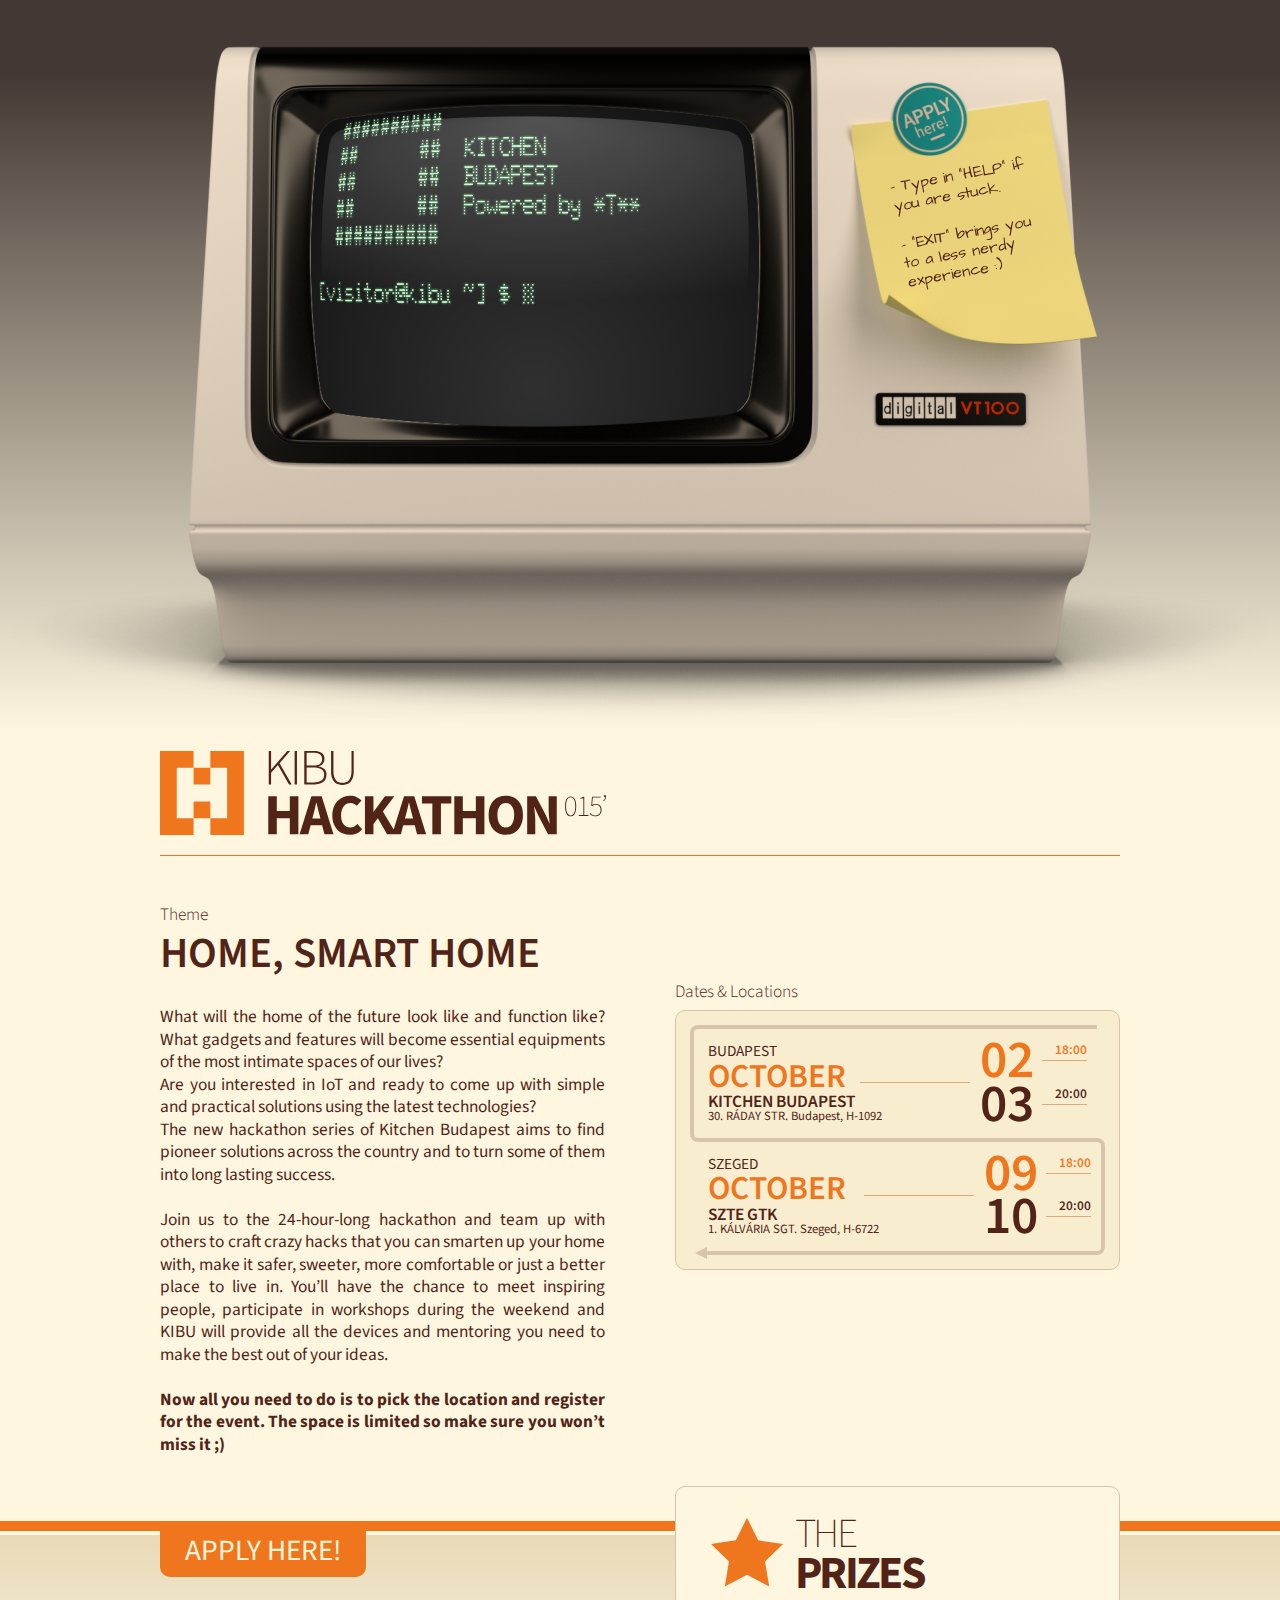
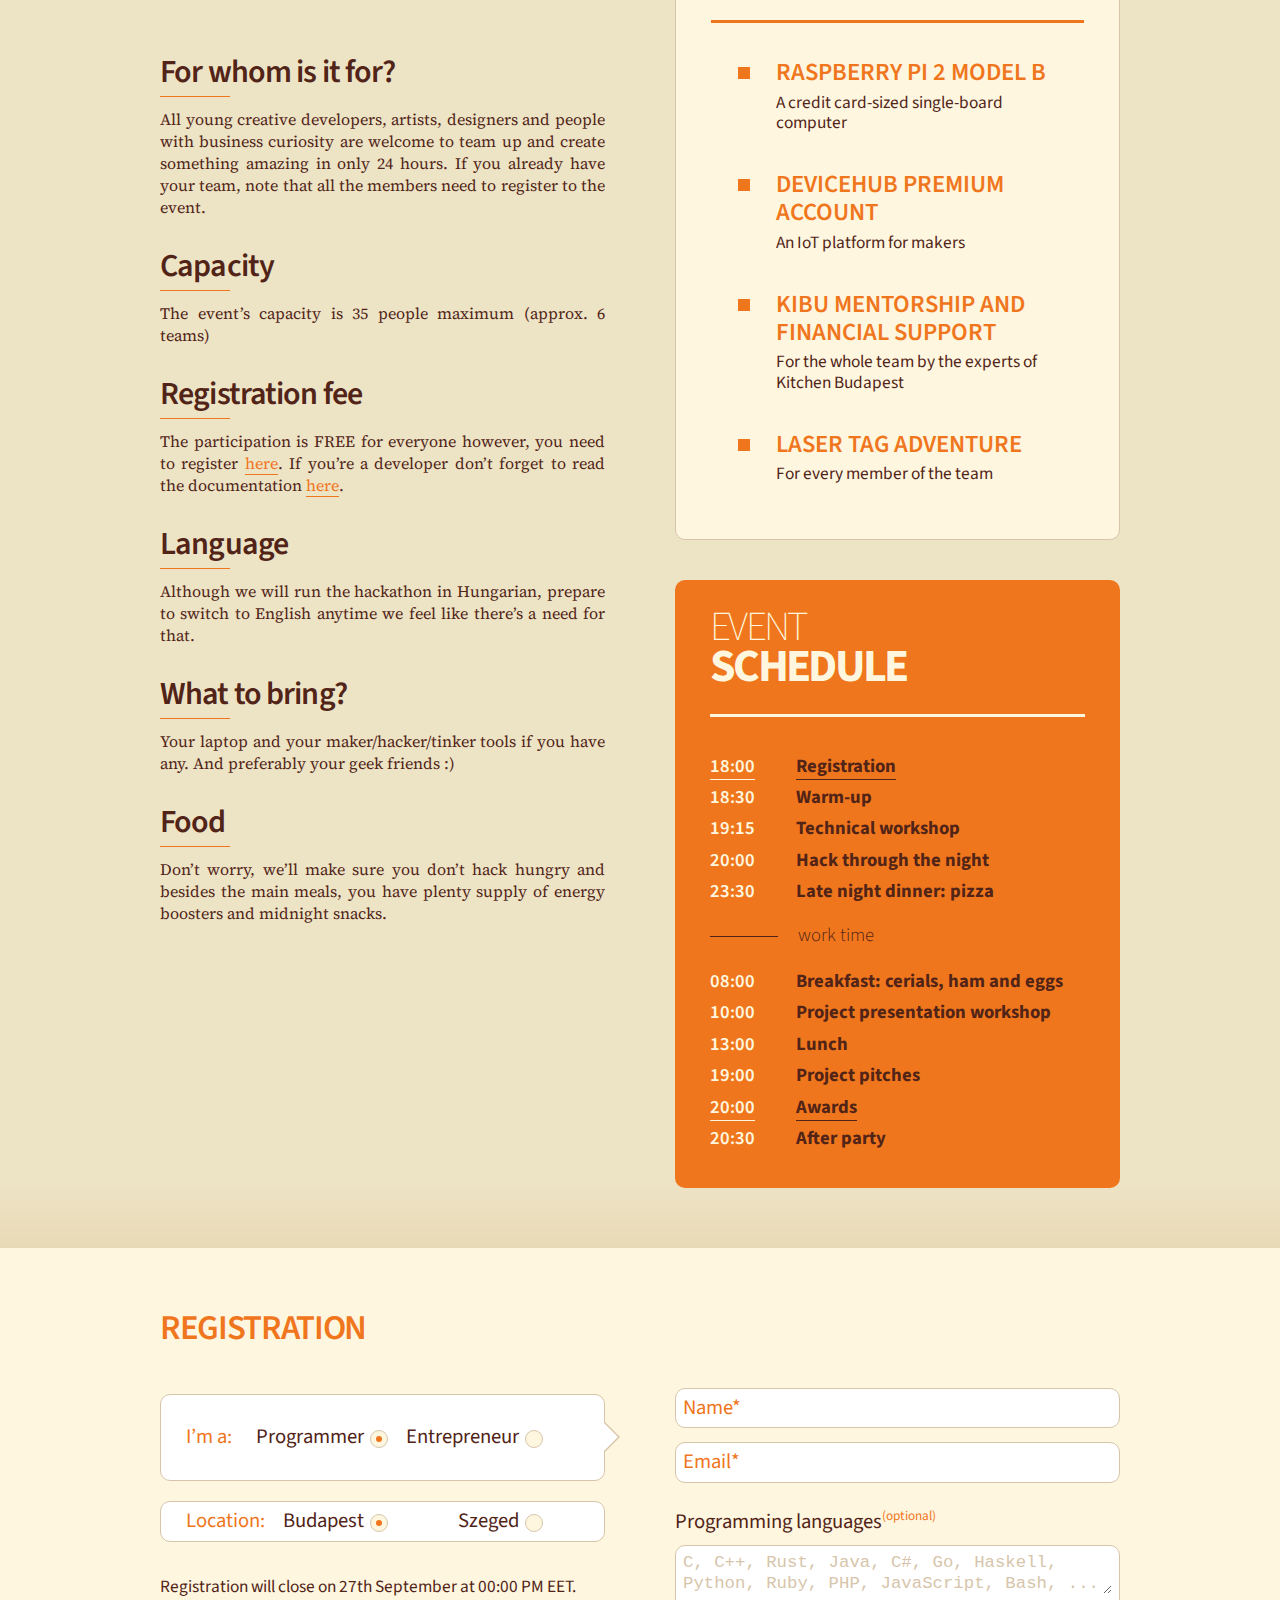
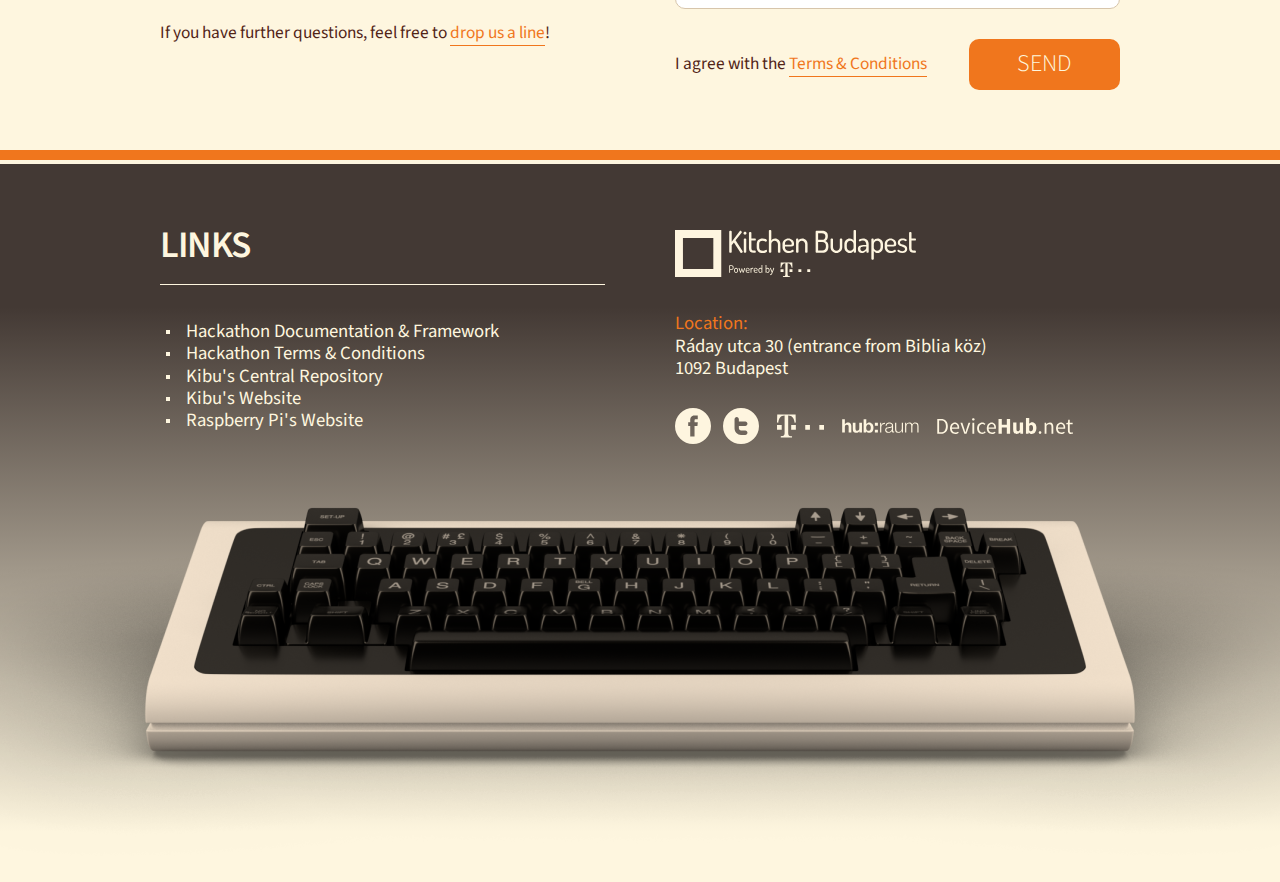
==== commit 4c0f9bce: "confirm, waiting and remind are now generated from template; jade_watch for templates added; fixed a" ====
--- a/index.html
+++ b/index.html
@@ -24,7 +24,7 @@
 register to the event.</div></div><div class="detail-frame-info"><div>Capacity</div><div>The event&rsquo;s capacity is 35 people maximum
 (approx. 6 teams)</div></div><div class="detail-frame-info"><div>Registration fee</div><div>The participation is FREE for everyone however,
 you need to register&nbsp;<a href="#registration">here</a>. If you&rsquo;re a developer don&rsquo;t
-forget to read the documentation&nbsp;<a href="https://github.com/kitchenbudapest/hackathon">here</a>.</div></div><div class="detail-frame-info"><div>Language</div><div>Although the we will run the hackathon in
+forget to read the documentation&nbsp;<a href="https://github.com/kitchenbudapest/hackathon">here</a>.</div></div><div class="detail-frame-info"><div>Language</div><div>Although we will run the hackathon in
 Hungarian, prepare to switch to English
 anytime we feel like there&rsquo;s a need for
 that.</div></div><div class="detail-frame-info"><div>What to bring?</div><div>Your laptop and your maker/hacker/tinker tools
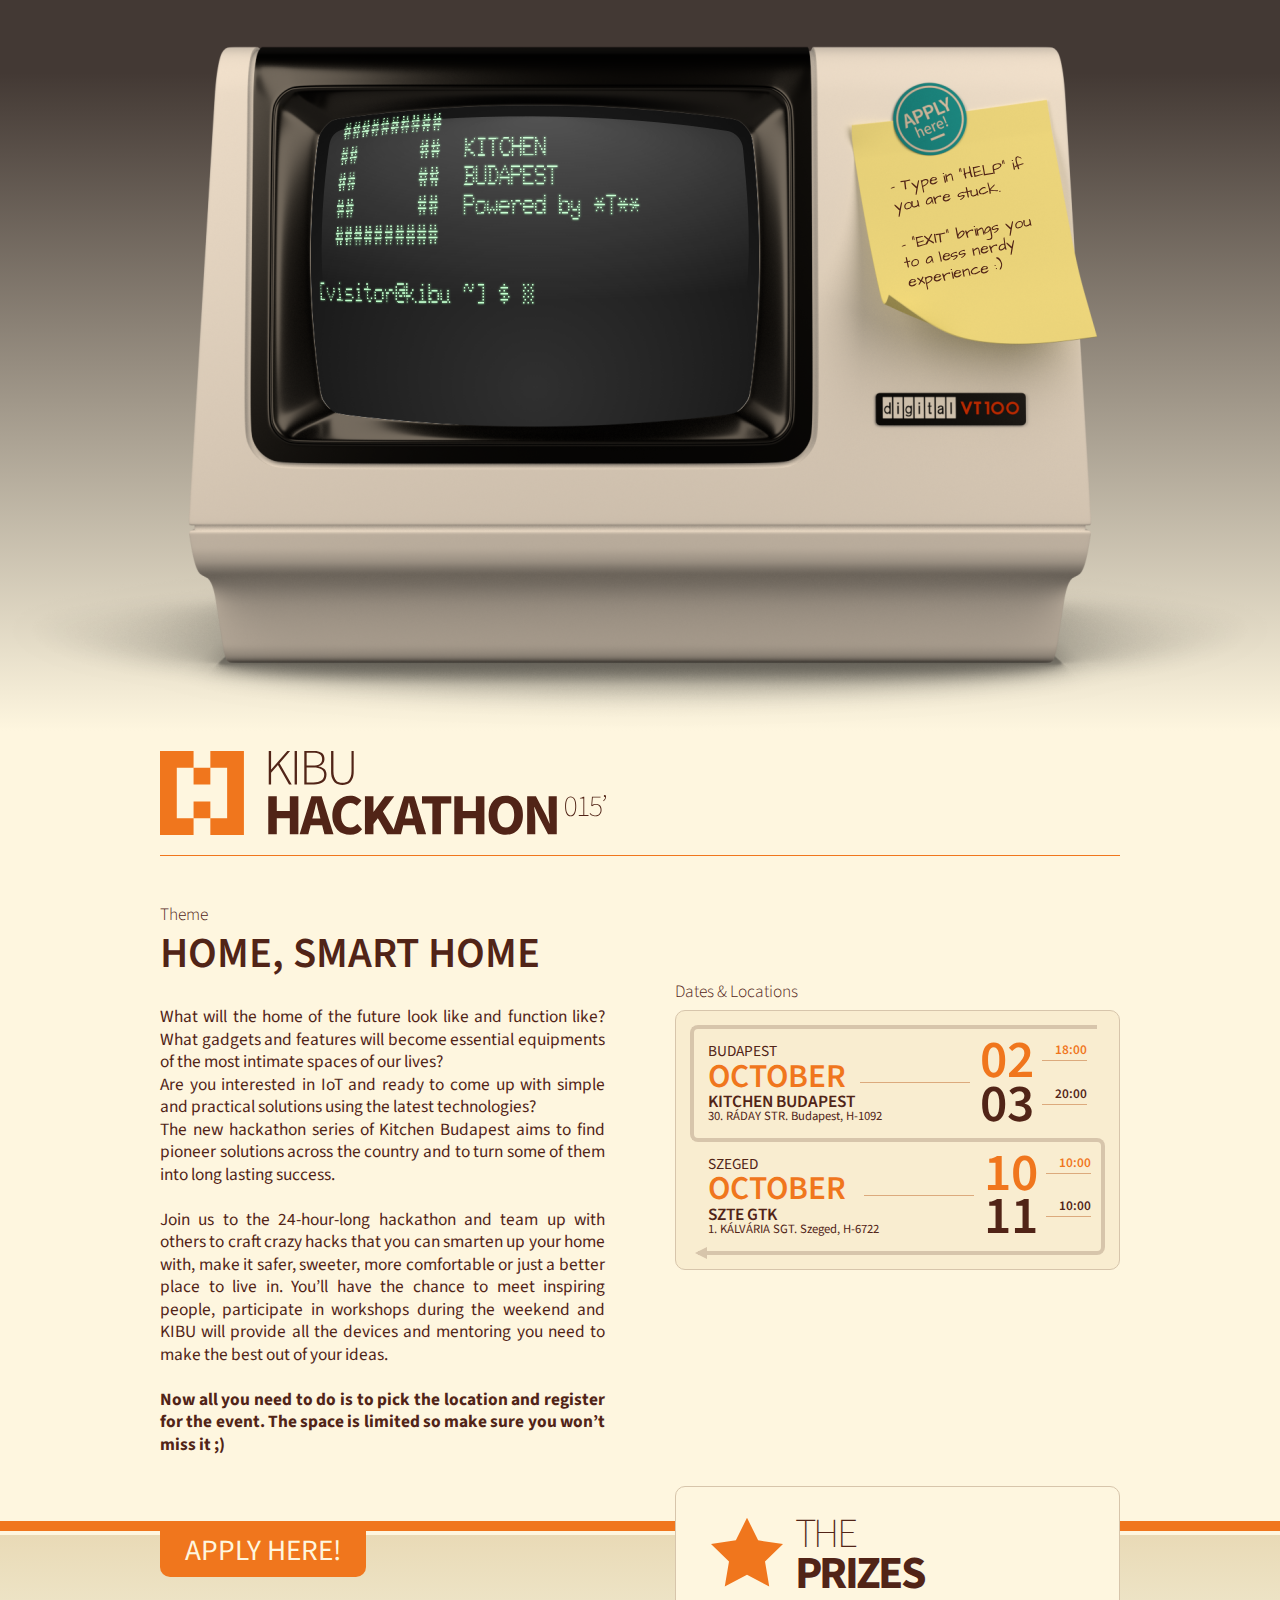
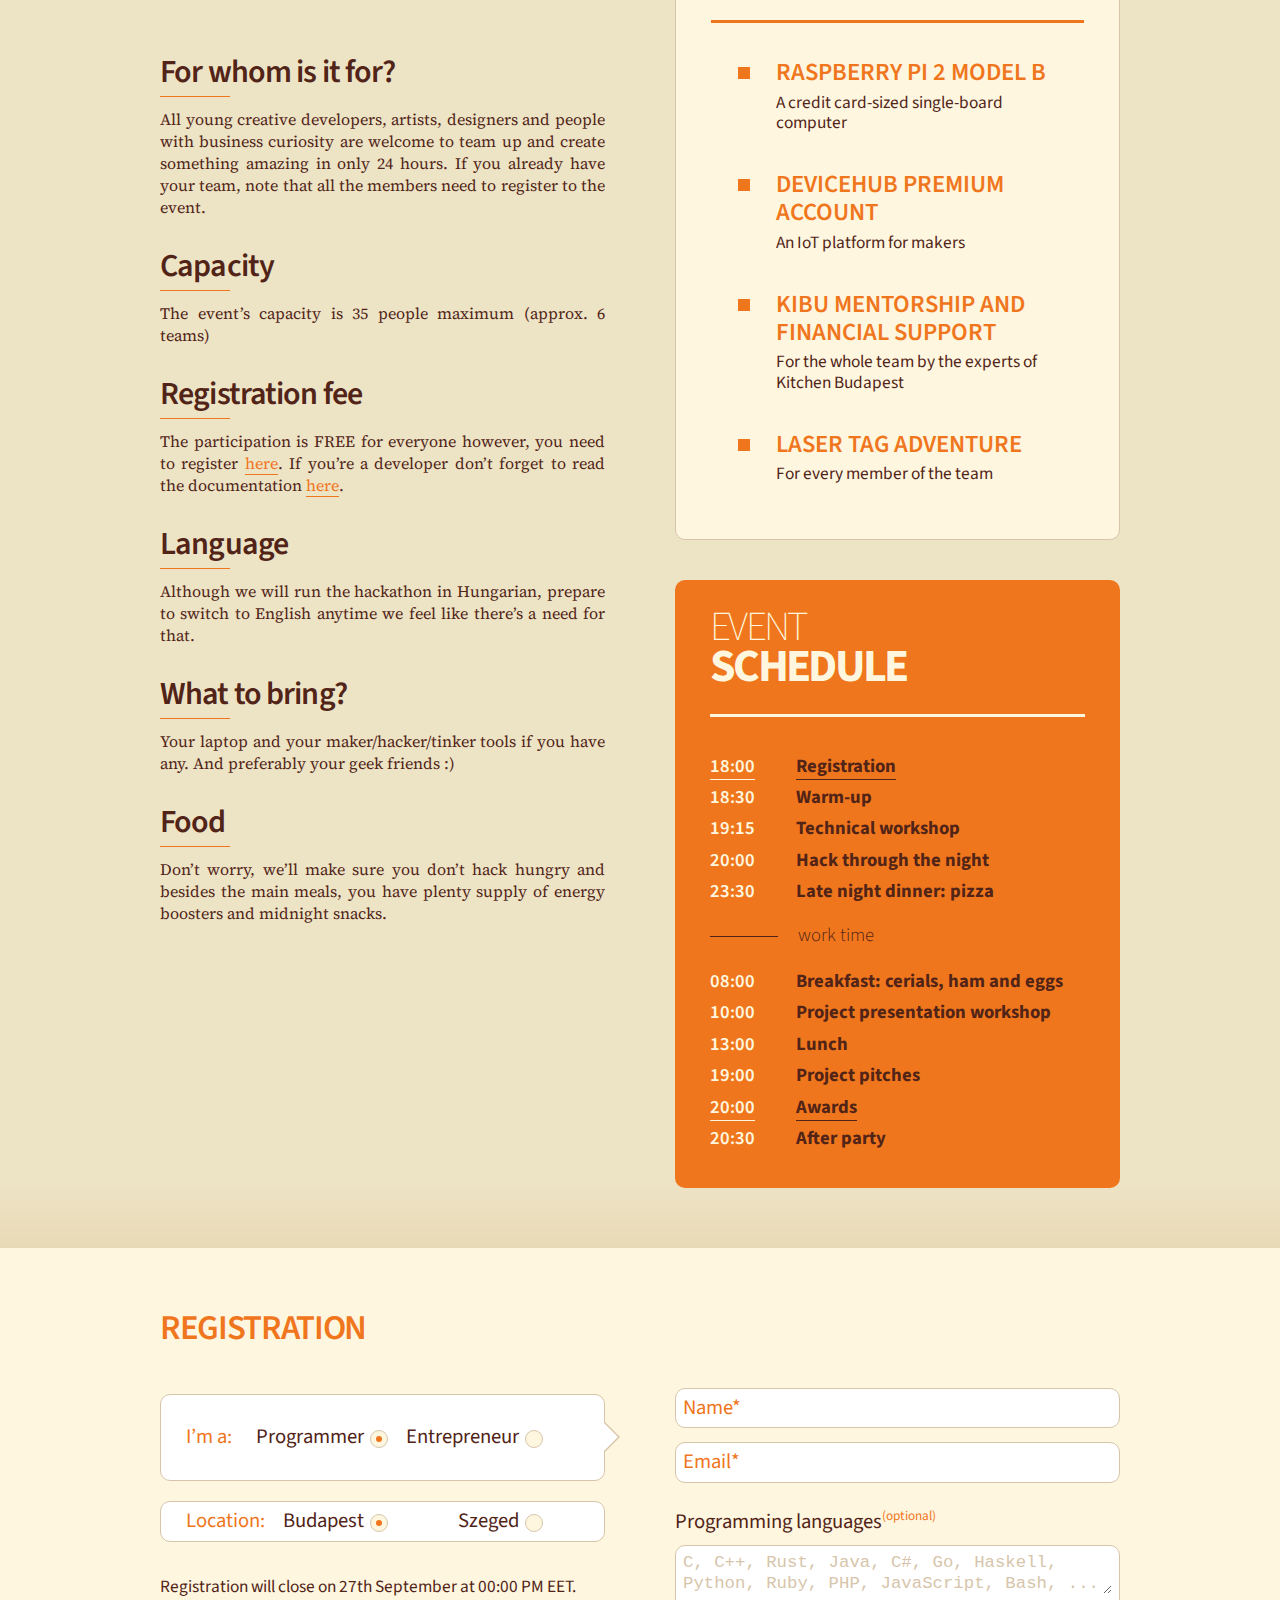
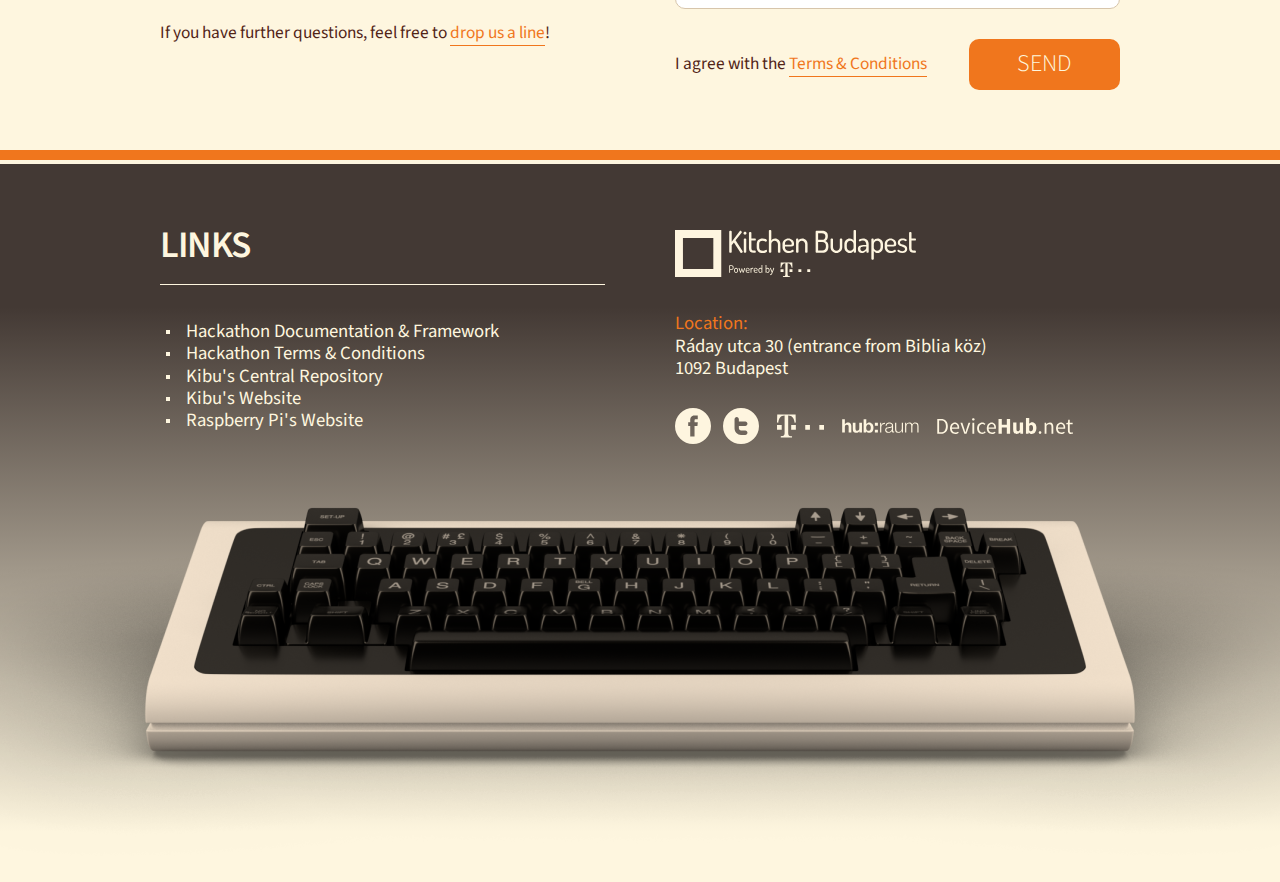
==== commit f9a1d335: "fixed date-time for szeged" ====
--- a/index.html
+++ b/index.html
@@ -16,7 +16,7 @@
 provide all the devices and mentoring you need
 to make the best out of your ideas.</p><br><p id="info-frame-intro-summary">Now all you need to do is to pick the location
 and register for the event. The space is
-limited so make sure you won&rsquo;t miss it ;)</p></div></div><div class="paragraph-2"><div id="info-frame-info"><div class="info-intro-subtitle">Dates &amp; Locations</div><div id="info-frame-info-box"><div id="info-frame-info-box-arrow"><div id="info-frame-info-box-arrow-up"><div><p>budapest</p><p>october</p><p>kitchen budapest</p><p>30. RÁDAY STR. Budapest, H-1092</p></div><div><p><span>02</span><span>18:00</span></p><p><span>03</span><span>20:00</span></p></div></div><div id="info-frame-info-box-arrow-down"><div><p>szeged</p><p>october</p><p>SZTE GTK</p><p>1. KÁLVÁRIA SGT. Szeged, H-6722</p></div><div><p><span>09</span><span>18:00</span></p><p><span>10</span><span>20:00</span></p></div></div></div></div></div></div></div></div><div id="detail"><a name="detail" class="anchor"></a><div id="detail-frame"><a id="detail-frame-apply" href="#registration">apply here!</a><div class="paragraph-1"><div class="detail-frame-info"><div>For whom is it for?</div><div>All young creative developers, artists,
+limited so make sure you won&rsquo;t miss it ;)</p></div></div><div class="paragraph-2"><div id="info-frame-info"><div class="info-intro-subtitle">Dates &amp; Locations</div><div id="info-frame-info-box"><div id="info-frame-info-box-arrow"><div id="info-frame-info-box-arrow-up"><div><p>budapest</p><p>october</p><p>kitchen budapest</p><p>30. RÁDAY STR. Budapest, H-1092</p></div><div><p><span>02</span><span>18:00</span></p><p><span>03</span><span>20:00</span></p></div></div><div id="info-frame-info-box-arrow-down"><div><p>szeged</p><p>october</p><p>SZTE GTK</p><p>1. KÁLVÁRIA SGT. Szeged, H-6722</p></div><div><p><span>10</span><span>10:00</span></p><p><span>11</span><span>10:00</span></p></div></div></div></div></div></div></div></div><div id="detail"><a name="detail" class="anchor"></a><div id="detail-frame"><a id="detail-frame-apply" href="#registration">apply here!</a><div class="paragraph-1"><div class="detail-frame-info"><div>For whom is it for?</div><div>All young creative developers, artists,
 designers and people with business curiosity
 are welcome to team up and create something
 amazing in only 24 hours. If you already have
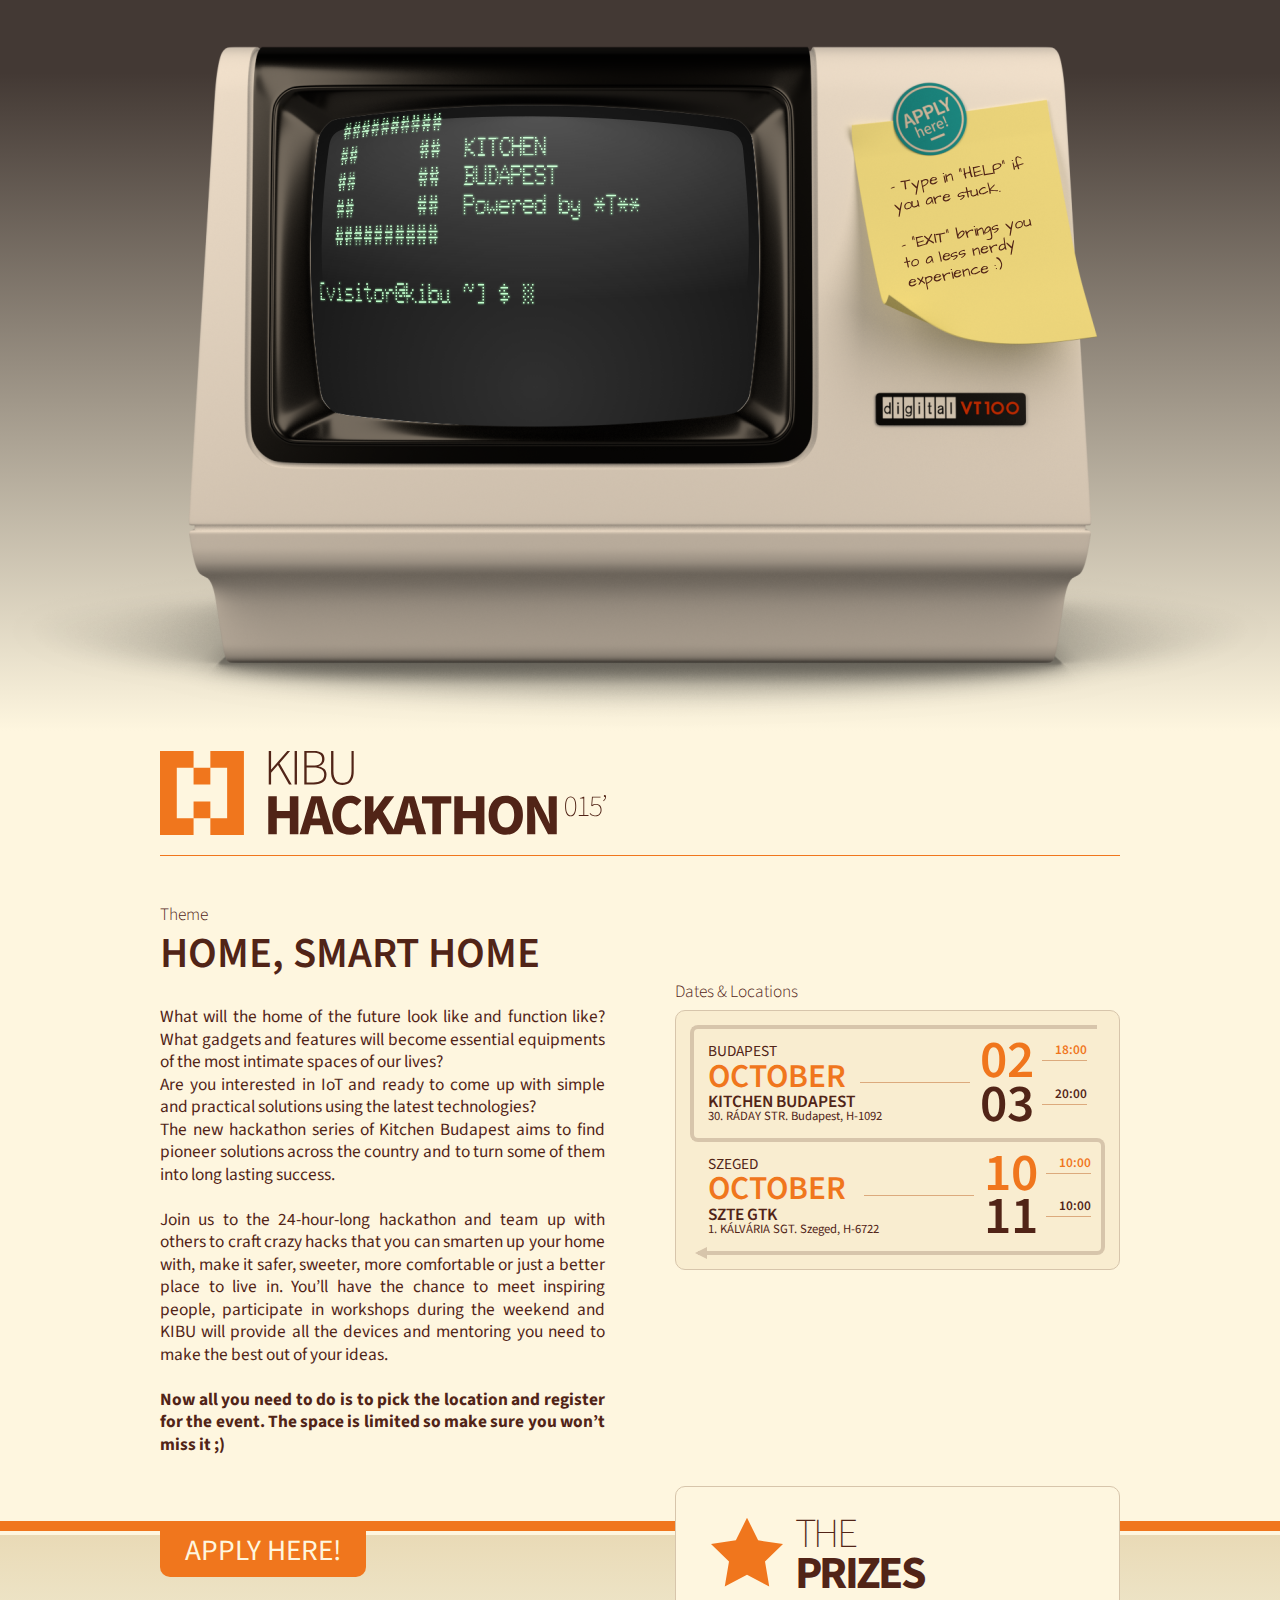
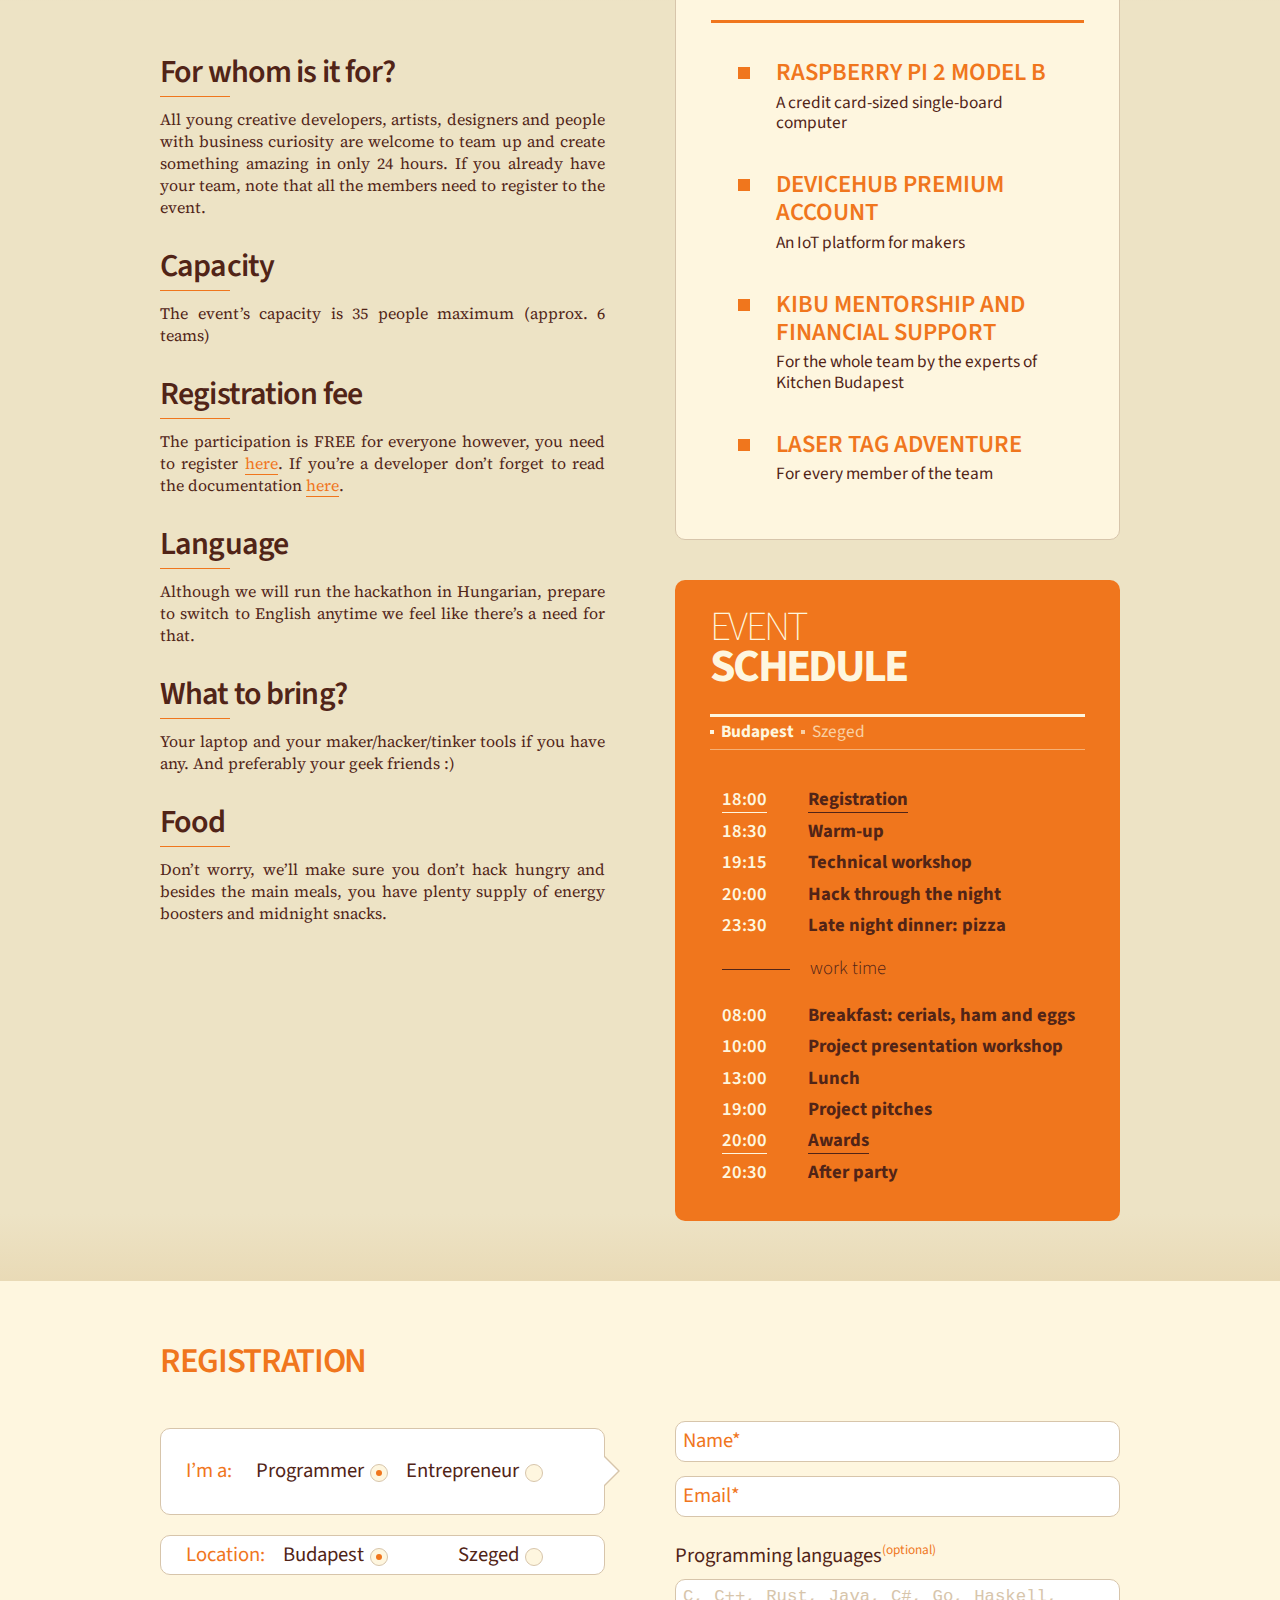
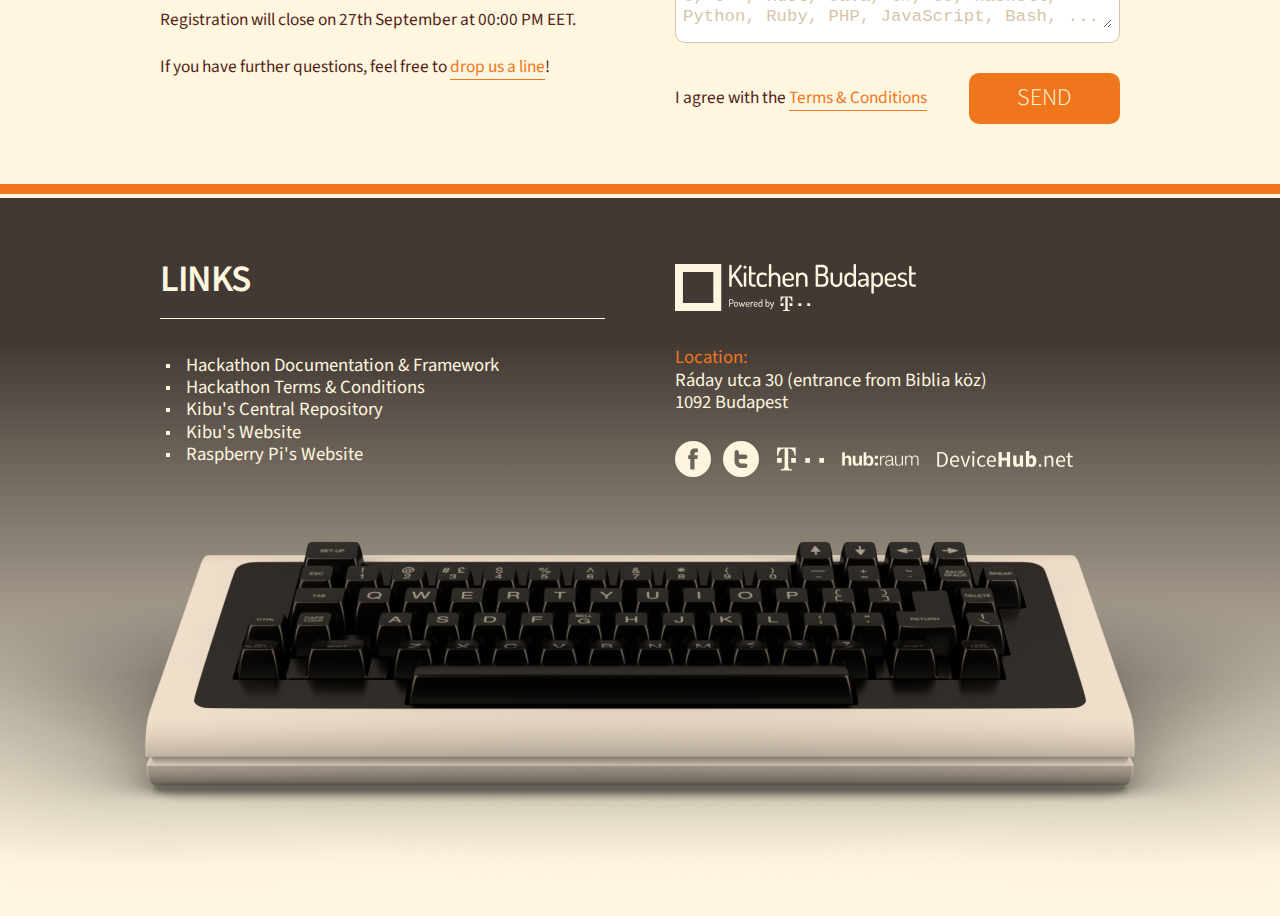
==== commit 111005d7: "schedule-switcher based on location added; all bins which has location data updated; minor tweaks" ====
--- a/index.html
+++ b/index.html
@@ -1,4 +1,4 @@
-<!DOCTYPE html><html lang="en"><head><meta charset="utf-8"><meta name="viewport" content="width=device-width, initial-scale=0.5"><link rel="shortcut icon" href="http://kitchenbudapest.github.io/openpage/favicon.ico"><title>Kibu Hackathon 2015</title><link rel="stylesheet" href="css/main.css"><script src="js/min/bin.min.js"></script><script src="js/min/register.min.js"></script><script src="js/bin/min/doc.min.js"></script><script src="js/bin/min/apply.min.js"></script><script src="js/bin/min/addr.min.js"></script><script src="js/bin/min/date.min.js"></script><script src="js/bin/min/award.min.js"></script><script src="js/bin/min/man.min.js"></script><script src="js/bin/min/help.min.js"></script><script src="js/bin/min/kibu.min.js"></script><script src="js/bin/min/fork.min.js"></script><script src="js/bin/min/git.min.js"></script><script src="js/bin/min/what.min.js"></script><script src="js/bin/min/fortytwo.min.js"></script><script src="js/bin/min/dw.min.js"></script><script src="js/bin/min/js.min.js"></script><script src="js/bin/min/su.min.js"></script><script src="js/min/postp.min.js"></script><script src="js/min/font.min.js"></script><script src="js/min/scr.min.js"></script><script src="js/min/kb.min.js"></script><script src="js/min/sh.min.js"></script><script src="js/min/term.min.js"></script><script src="js/min/form.min.js"></script><script src="js/min/main.min.js"></script></head><body><div><div id="header"><div id="header-terminal"><img id="header-terminal-frame" src="img/vt100_as_frame.002.001.png" alt="  ___________________________   / |   ____________   |       |  |  / [u@h] $      |       ||  | |              | |       ||  | |              | |       ||    ____________/ /  VT100 ||    ______________/         ||_____________________________|  _________________________/  "><a id="header-terminal-logo" href="https://en.wikipedia.org/wiki/VT100" target="_blank"></a><a id="header-terminal-apply" href="#registration"></a><div id="header-terminal-postit"><p>- Type in "HELP" if you are stuck.</p><br><p>- "EXIT" brings you to a less nerdy experience :)</p></div></div></div><div id="logo"><a name="logo" class="anchor"></a><div id="logo-frame"><div class="paragraph-1"><img id="logo-frame-img" src="img/hackathon_logo.svg" alt="[:] KIBU HACKATHON 015"></div></div></div><div id="info"><a name="info" class="anchor"></a><div id="info-frame"><div class="paragraph-1"><div id="info-frame-intro"><div class="info-intro-subtitle">Theme</div><p id="info-frame-intro-title">Home, Smart Home</p><p id="info-frame-intro-text">What will the home of the future look like and
+<!DOCTYPE html><html lang="en"><head><meta charset="utf-8"><meta name="viewport" content="width=device-width, initial-scale=0.5"><meta property="og:image" content="http://kitchenbudapest.github.io/openpage/img/Hackathon_FB_Ads.png"><meta property="og:title" content="Home, Smart Home"><meta property="og:url" content="http://hackathon.kibu.hu"><link rel="shortcut icon" href="http://kitchenbudapest.github.io/openpage/favicon.ico"><title>Kibu Hackathon 2015</title><link rel="stylesheet" href="css/main.css"><script src="js/min/bin.min.js"></script><script src="js/min/register.min.js"></script><script src="js/bin/min/doc.min.js"></script><script src="js/bin/min/apply.min.js"></script><script src="js/bin/min/addr.min.js"></script><script src="js/bin/min/date.min.js"></script><script src="js/bin/min/award.min.js"></script><script src="js/bin/min/man.min.js"></script><script src="js/bin/min/help.min.js"></script><script src="js/bin/min/kibu.min.js"></script><script src="js/bin/min/fork.min.js"></script><script src="js/bin/min/git.min.js"></script><script src="js/bin/min/what.min.js"></script><script src="js/bin/min/fortytwo.min.js"></script><script src="js/bin/min/dw.min.js"></script><script src="js/bin/min/js.min.js"></script><script src="js/bin/min/su.min.js"></script><script src="js/min/postp.min.js"></script><script src="js/min/font.min.js"></script><script src="js/min/scr.min.js"></script><script src="js/min/kb.min.js"></script><script src="js/min/sh.min.js"></script><script src="js/min/term.min.js"></script><script src="js/min/form.min.js"></script><script src="js/min/main.min.js"></script></head><body><div><div id="header"><div id="header-terminal"><img id="header-terminal-frame" src="img/vt100_as_frame.002.001.png" alt="  ___________________________   / |   ____________   |       |  |  / [u@h] $      |       ||  | |              | |       ||  | |              | |       ||    ____________/ /  VT100 ||    ______________/         ||_____________________________|  _________________________/  "><a id="header-terminal-logo" href="https://en.wikipedia.org/wiki/VT100" target="_blank"></a><a id="header-terminal-apply" href="#registration"></a><div id="header-terminal-postit"><p>- Type in "HELP" if you are stuck.</p><br><p>- "EXIT" brings you to a less nerdy experience :)</p></div></div></div><div id="logo"><a name="logo" class="anchor"></a><div id="logo-frame"><div class="paragraph-1"><img id="logo-frame-img" src="img/hackathon_logo.svg" alt="[:] KIBU HACKATHON 015"></div></div></div><div id="info"><a name="info" class="anchor"></a><div id="info-frame"><div class="paragraph-1"><div id="info-frame-intro"><div class="info-intro-subtitle">Theme</div><p id="info-frame-intro-title">Home, Smart Home</p><p id="info-frame-intro-text">What will the home of the future look like and
 function like? What gadgets and features will
 become essential equipments of the most intimate
 spaces of our lives?<br>Are you interested in IoT and ready to come up
@@ -33,4 +33,4 @@
 don&rsquo;t hack hungry and besides the main
 meals, you have plenty supply of energy
 boosters and midnight snacks.</div></div></div><div class="paragraph-2 paragraph-2-spec-1"><div id="detail-frame-prizes"><div id="detail-frame-prizes-head"><img src="img/hackathon_prize_star.svg" alt="*"><div id="detail-frame-prizes-head-title"><span>the</span><br><span>prizes</span></div></div><div id="detail-frame-prizes-info"><div class="detail-frame-prizes-info-text"><div>Raspberry Pi 2 Model B</div><div>A credit card-sized single-board computer</div></div><div class="detail-frame-prizes-info-text"><div>DeviceHub Premium Account</div><div>An IoT platform for makers</div></div><div class="detail-frame-prizes-info-text"><div>Kibu mentorship and<br>financial support</div><div>For the whole team by the experts of
-Kitchen Budapest</div></div><div class="detail-frame-prizes-info-text"><div>laser tag adventure</div><div>For every member of the team</div></div></div></div><div id="detail-frame-schedule"><div id="detail-frame-schedule-head"><span>event</span><br><span>schedule</span></div><div class="detail-frame-schedule-timing detail-frame-schedule-timing-spec"><span>18:00</span><span>Registration</span></div><div class="detail-frame-schedule-timing"><span>18:30</span><span>Warm-up</span></div><div class="detail-frame-schedule-timing"><span>19:15</span><span>Technical workshop</span></div><div class="detail-frame-schedule-timing"><span>20:00</span><span>Hack through the night</span></div><div class="detail-frame-schedule-timing"><span>23:30</span><span>Late night dinner: pizza</span></div><div id="detail-frame-schedule-spec">work time</div><div class="detail-frame-schedule-timing"><span>08:00</span><span>Breakfast: cerials, ham and eggs</span></div><div class="detail-frame-schedule-timing"><span>10:00</span><span>Project presentation workshop</span></div><div class="detail-frame-schedule-timing"><span>13:00</span><span>Lunch</span></div><div class="detail-frame-schedule-timing"><span>19:00</span><span>Project pitches</span></div><div class="detail-frame-schedule-timing detail-frame-schedule-timing-spec"><span>20:00</span><span>Awards</span></div><div class="detail-frame-schedule-timing"><span>20:30</span><span>After party</span></div></div></div></div></div><div id="registration"><a name="registration" class="anchor"></a><div id="registration-frame"><div class="paragraph-1"><div id="registration-frame-title">registration</div><div id="registration-frame-role"><div id="registration-frame-role-frame"><span>I&rsquo;m a:</span><div><input id="registration-frame-role-radio-1" type="radio" name="registration-frame-role-radio" value="programmer" checked><label for="registration-frame-role-radio-1">Programmer<span></span></label><input id="registration-frame-role-radio-2" type="radio" name="registration-frame-role-radio" value="entrepreneur"><label for="registration-frame-role-radio-2">Entrepreneur<span></span></label></div></div></div><div id="registration-frame-city"><div id="registration-frame-city-frame"><span>Location:</span><div><input id="registration-frame-city-radio-1" type="radio" name="registration-frame-city" value="budapest" checked><label for="registration-frame-city-radio-1">Budapest<span></span></label><input id="registration-frame-city-radio-2" type="radio" name="registration-frame-city" value="szeged"><label for="registration-frame-city-radio-2">Szeged<span></span></label></div></div></div><div id="registration-frame-info"><p>Registration will close on 27th September at 00:00 PM EET.</p><p>If you have further questions, feel free to&nbsp;<a href="mailto:hello@kitchenbudapest.hu?subject=Kibu+Hackathon+2015" target="_blank">drop us a line</a>!</p></div></div><div class="paragraph-2 paragraph-2-spec-2"><div id="registration-frame-data"><div id="registration-frame-data-name" class="registration-basic"><div>Name*</div><span><input id="registration-frame-data-name-input" type="text" name="name" class="registration-basic"></span></div><div id="registration-frame-data-mail" class="registration-basic"><div>Email*</div><span><input id="registration-frame-data-mail-input" type="email" name="email" class="registration-basic"></span></div><div id="registration-frame-data-lang"><div>Programming languages<span>(optional)</span></div><div id="registration-frame-data-lang-frame" class="registration-basic"><textarea id="registration-frame-data-lang-frame-input" placeholder="C, C++, Rust, Java, C#, Go, Haskell, Python, Ruby, PHP, JavaScript, Bash, ..." class="registration-basic"></textarea></div></div><div id="registration-frame-data-send"><div>I agree with the&nbsp;<a href="https://github.com/kitchenbudapest/openpage/blob/gh-pages/etc/terms_and_conditions.md" target="_blank">Terms &amp; Conditions</a></div><div id="registration-frame-data-send-button">send</div></div></div></div><div id="registration-frame-error"></div></div></div><div id="footer"><a name="links" class="anchor"></a><div id="footer-frame"><div class="paragraph-1"><div id="footer-frame-title">links</div><div id="footer-frame-links"><a href="https://github.com/kitchenbudapest/hackathon" target="_blank">Hackathon Documentation &amp; Framework</a><a href="https://github.com/kitchenbudapest/openpage/blob/gh-pages/etc/terms_and_conditions.md" target="_blank">Hackathon Terms &amp; Conditions</a><a href="https://github.com/kitchenbudapest" target="_blank">Kibu's Central Repository</a><a href="http://kibu.hu" target="_blank">Kibu's Website</a><a href="https://www.raspberrypi.org/" target="_blank">Raspberry Pi's Website</a></div></div><div class="paragraph-2"><div id="footer-frame-info"><a href="http://kibu.hu" target="_blank"><img src="img/hackathon_kibu_logo.svg" alt="##########                  ##      ##  KITCHEN         ##      ##  BUDAPEST        ##      ##  Powered by *T** ##########                  "></a><p>Location:</p><p>Ráday utca 30 (entrance from Biblia köz)</p><p>1092 Budapest</p><div><a href="https://www.facebook.com/kitchenbudapest" target="_blank"><img src="img/hackathon_social_facebook.svg" alt="(f)"></a><a href="https://twitter.com/kibu" target="_blank"><img src="img/hackathon_social_twitter.svg" alt="(t)"></a><a href="http://www.telekom.hu" target="_blank"><img src="img/telekom_logo.svg" alt="*T**"></a><a href="https://www.hubraum.com" target="_blank"><img src="img/hubraum_logo.svg" alt="hub:raum"></a><a href="https://www.devicehub.net/?utm_source=Google&amp;amp;utm_medium=KIBU%20website&amp;amp;utm_campaign=KIBU%20hackathon" target="_blank"><img src="img/devicehub_logo.svg" alt="DeviceHub"></a></div></div></div><div><img src="img/vt100_keyboard.001.001.png" alt="QWERTY"></div></div></div></div><script type="text/javascript">main();</script></body></html>+Kitchen Budapest</div></div><div class="detail-frame-prizes-info-text"><div>laser tag adventure</div><div>For every member of the team</div></div></div></div><div id="detail-frame-schedule"><div id="detail-frame-schedule-head"><span>event</span><br><span>schedule</span></div><div id="detail-frame-schedule-switch"><span id="detail-switch-budapest" class="detail-frame-switch-selected">Budapest</span><span id="detail-switch-szeged" class="detail-frame-switch-deselected">Szeged</span></div><div id="detail-budapest"><div class="detail-frame-schedule-timing detail-frame-schedule-timing-spec"><span>18:00</span><span>Registration</span></div><div class="detail-frame-schedule-timing"><span>18:30</span><span>Warm-up</span></div><div class="detail-frame-schedule-timing"><span>19:15</span><span>Technical workshop</span></div><div class="detail-frame-schedule-timing"><span>20:00</span><span>Hack through the night</span></div><div class="detail-frame-schedule-timing"><span>23:30</span><span>Late night dinner: pizza</span></div><div id="detail-frame-schedule-spec">work time</div><div class="detail-frame-schedule-timing"><span>08:00</span><span>Breakfast: cerials, ham and eggs</span></div><div class="detail-frame-schedule-timing"><span>10:00</span><span>Project presentation workshop</span></div><div class="detail-frame-schedule-timing"><span>13:00</span><span>Lunch</span></div><div class="detail-frame-schedule-timing"><span>19:00</span><span>Project pitches</span></div><div class="detail-frame-schedule-timing detail-frame-schedule-timing-spec"><span>20:00</span><span>Awards</span></div><div class="detail-frame-schedule-timing"><span>20:30</span><span>After party</span></div></div><div id="detail-szeged"><div class="detail-frame-schedule-timing detail-frame-schedule-timing-spec"><span>09:30</span><span>Registration</span></div><div class="detail-frame-schedule-timing"><span>10:00</span><span>Warm-up</span></div><div class="detail-frame-schedule-timing"><span>11:15</span><span>Technical workshop</span></div><div class="detail-frame-schedule-timing"><span>12:00</span><span>Lunch</span></div><div class="detail-frame-schedule-timing"><span>13:00</span><span>Hack through the day</span></div><div class="detail-frame-schedule-timing"><span>20:00</span><span>Dinner: pizza</span></div><div id="detail-frame-schedule-spec">work time</div><div class="detail-frame-schedule-timing"><span>08:00</span><span>Breakfast: cerials, sandwiches</span></div><div class="detail-frame-schedule-timing"><span>10:00</span><span>Project presentation workshop</span></div><div class="detail-frame-schedule-timing detail-frame-schedule-timing-spec"><span>11:00</span><span>Awards</span></div></div></div></div></div></div><div id="registration"><a name="registration" class="anchor"></a><div id="registration-frame"><div class="paragraph-1"><div id="registration-frame-title">registration</div><div id="registration-frame-role"><div id="registration-frame-role-frame"><span>I&rsquo;m a:</span><div><input id="registration-frame-role-radio-1" type="radio" name="registration-frame-role-radio" value="programmer" checked><label for="registration-frame-role-radio-1">Programmer<span></span></label><input id="registration-frame-role-radio-2" type="radio" name="registration-frame-role-radio" value="entrepreneur"><label for="registration-frame-role-radio-2">Entrepreneur<span></span></label></div></div></div><div id="registration-frame-city"><div id="registration-frame-city-frame"><span>Location:</span><div><input id="registration-frame-city-radio-1" type="radio" name="registration-frame-city" value="budapest" checked><label for="registration-frame-city-radio-1">Budapest<span></span></label><input id="registration-frame-city-radio-2" type="radio" name="registration-frame-city" value="szeged"><label for="registration-frame-city-radio-2">Szeged<span></span></label></div></div></div><div id="registration-frame-info"><p>Registration will close on 27th September at 00:00 PM EET.</p><p>If you have further questions, feel free to&nbsp;<a href="mailto:hello@kitchenbudapest.hu?subject=Kibu+Hackathon+2015" target="_blank">drop us a line</a>!</p></div></div><div class="paragraph-2 paragraph-2-spec-2"><div id="registration-frame-data"><div id="registration-frame-data-name" class="registration-basic"><div>Name*</div><span><input id="registration-frame-data-name-input" type="text" name="name" class="registration-basic"></span></div><div id="registration-frame-data-mail" class="registration-basic"><div>Email*</div><span><input id="registration-frame-data-mail-input" type="email" name="email" class="registration-basic"></span></div><div id="registration-frame-data-lang"><div>Programming languages<span>(optional)</span></div><div id="registration-frame-data-lang-frame" class="registration-basic"><textarea id="registration-frame-data-lang-frame-input" placeholder="C, C++, Rust, Java, C#, Go, Haskell, Python, Ruby, PHP, JavaScript, Bash, ..." class="registration-basic"></textarea></div></div><div id="registration-frame-data-send"><div>I agree with the&nbsp;<a href="https://github.com/kitchenbudapest/openpage/blob/gh-pages/etc/terms_and_conditions.md" target="_blank">Terms &amp; Conditions</a></div><div id="registration-frame-data-send-button">send</div></div></div></div><div id="registration-frame-error"></div></div></div><div id="footer"><a name="links" class="anchor"></a><div id="footer-frame"><div class="paragraph-1"><div id="footer-frame-title">links</div><div id="footer-frame-links"><a href="https://github.com/kitchenbudapest/hackathon" target="_blank">Hackathon Documentation &amp; Framework</a><a href="https://github.com/kitchenbudapest/openpage/blob/gh-pages/etc/terms_and_conditions.md" target="_blank">Hackathon Terms &amp; Conditions</a><a href="https://github.com/kitchenbudapest" target="_blank">Kibu's Central Repository</a><a href="http://kibu.hu" target="_blank">Kibu's Website</a><a href="https://www.raspberrypi.org/" target="_blank">Raspberry Pi's Website</a></div></div><div class="paragraph-2"><div id="footer-frame-info"><a href="http://kibu.hu" target="_blank"><img src="img/hackathon_kibu_logo.svg" alt="##########                  ##      ##  KITCHEN         ##      ##  BUDAPEST        ##      ##  Powered by *T** ##########                  "></a><p>Location:</p><p>Ráday utca 30 (entrance from Biblia köz)</p><p>1092 Budapest</p><div><a href="https://www.facebook.com/kitchenbudapest" target="_blank"><img src="img/hackathon_social_facebook.svg" alt="(f)"></a><a href="https://twitter.com/kibu" target="_blank"><img src="img/hackathon_social_twitter.svg" alt="(t)"></a><a href="http://www.telekom.hu" target="_blank"><img src="img/telekom_logo.svg" alt="*T**"></a><a href="https://www.hubraum.com" target="_blank"><img src="img/hubraum_logo.svg" alt="hub:raum"></a><a href="https://www.devicehub.net/?utm_source=Google&amp;amp;utm_medium=KIBU%20website&amp;amp;utm_campaign=KIBU%20hackathon" target="_blank"><img src="img/devicehub_logo.svg" alt="DeviceHub"></a></div></div></div><div><img src="img/vt100_keyboard.001.001.png" alt="QWERTY"></div></div></div></div><script type="text/javascript">main();</script></body></html>--- a/css/main.css
+++ b/css/main.css
@@ -1 +1 @@
-@import url(http://fonts.googleapis.com/css?family=Architects+Daughter);@import url(http://fonts.googleapis.com/css?family=Source+Serif+Pro:400,600,700);@import url(http://fonts.googleapis.com/css?family=Source+Sans+Pro:200,300,400,600,700);html,body,div,span,applet,object,iframe,h1,h2,h3,h4,h5,h6,p,blockquote,pre,a,abbr,acronym,address,big,cite,code,del,dfn,em,img,ins,kbd,q,s,samp,small,strike,strong,sub,sup,tt,var,b,u,i,center,dl,dt,dd,ol,ul,li,fieldset,form,label,legend,table,caption,tbody,tfoot,thead,tr,th,td,article,aside,canvas,details,embed,figure,figcaption,footer,header,hgroup,menu,nav,output,ruby,section,summary,time,mark,audio,video{margin:0;padding:0;border:0;font:inherit;font-size:100%;vertical-align:baseline}html{line-height:1}ol,ul{list-style:none}table{border-collapse:collapse;border-spacing:0}caption,th,td{text-align:left;font-weight:normal;vertical-align:middle}q,blockquote{quotes:none}q:before,q:after,blockquote:before,blockquote:after{content:"";content:none}a img{border:none}article,aside,details,figcaption,figure,footer,header,hgroup,main,menu,nav,section,summary{display:block}body{width:100%;height:100%;min-width:465px;color:#512417;font-size:13pt;font-weight:400;font-family:"Source Sans Pro",sans-serif;line-height:1.2}@media all and (min-width: 465px) and (max-width: 1500px){body{overflow-x:hidden}}body a,body a:hover,body a:visited{color:#F0761D;border-bottom:1px solid #F0761D;text-decoration:none}body>div:first-of-type{display:block;position:relative;width:100%}.anchor a,.anchor a:hover,.anchor a:visited{margin:none;padding:none;border:none;width:0;height:0}.paragraph-1,.paragraph-2{display:table;width:445px;margin:0;-moz-box-sizing:border-box;-webkit-box-sizing:border-box;box-sizing:border-box}@media all and (max-width: 960px){.paragraph-1,.paragraph-2{margin:0 10px}}.paragraph-1{float:left}@media all and (max-width: 960px){.paragraph-1{float:none}}.paragraph-2{float:right}@media all and (max-width: 960px){.paragraph-2{float:none}}.paragraph-2-spec-1{position:relative;top:-170px;margin-bottom:-170px}@media all and (max-width: 960px){.paragraph-2-spec-1{top:0;margin-top:0;margin-bottom:0}}.paragraph-2-spec-2{position:relative;top:80px;margin-bottom:80px}@media all and (max-width: 960px){.paragraph-2-spec-2{top:0;margin-top:15px;margin-bottom:0}}#header{display:table;width:100%;background-image:url('[data-uri]');background-size:100%;background-image:-webkit-gradient(linear, 50% 0%, 50% 100%, color-stop(10%, #433934),color-stop(100%, #fef6df));background-image:-moz-linear-gradient(top, #433934 10%,#fef6df 100%);background-image:-webkit-linear-gradient(top, #433934 10%,#fef6df 100%);background-image:linear-gradient(to bottom, #433934 10%,#fef6df 100%)}@media all and (max-width: 960px){#header{display:none}}#header-terminal{display:block;position:relative;top:0;left:0;width:960px;height:731px;margin:0 auto}#header-terminal a,#header-terminal a:hover,#header-terminal a:visited{border:none}#header-terminal-display,#header-terminal-frame,#header-terminal-apply,#header-terminal-logo,#header-terminal-clicker,#header-terminal-postit{position:absolute}#header-terminal-display{z-index:100;top:89px;left:117px;-moz-transform-origin:0 0;-ms-transform-origin:0 0;-webkit-transform-origin:0 0;transform-origin:0 0;-moz-transform:scale(0.75, 0.75);-ms-transform:scale(0.75, 0.75);-webkit-transform:scale(0.75, 0.75);transform:scale(0.75, 0.75)}#header-terminal-frame{z-index:200;top:0;left:-170px}#header-terminal-apply{z-index:300;top:83px;left:733px;width:74px;height:73px;border-radius:50%}#header-terminal-logo{z-index:400;top:393px;left:715px;width:151px;height:33px;cursor:pointer}#header-terminal-clicker{z-index:500;top:85px;left:110px;width:525px;height:360px}#header-terminal-postit{z-index:600;width:140px;top:165px;left:738px;font-size:12pt;font-family:"Architects Daughter",cursive;-moz-transform:rotate(-10.5deg);-ms-transform:rotate(-10.5deg);-webkit-transform:rotate(-10.5deg);transform:rotate(-10.5deg)}#logo{display:table;width:100%;background:#FEF6DF}#logo-frame{display:table;width:960px;margin:0 auto;border-bottom:1px solid #F0761D}@media all and (max-width: 960px){#logo-frame{width:465px}}#logo-frame-img{display:block;margin:20px 0}#info{display:table;width:100%;background:#FEF6DF;border-bottom:10px solid #F0761D}#info-frame{display:table;width:960px;margin:0 auto;padding:50px 0 65px}@media all and (max-width: 960px){#info-frame{width:465px;padding-bottom:50px}}#info-frame-intro{text-align:justify;line-height:1.3}#info-frame-intro-title{text-transform:uppercase;line-height:1;font-size:32pt;font-weight:600;padding-bottom:30px}#info-frame-intro-summary{font-weight:700}#info-frame-info{display:table;margin:77px 0 40px}@media all and (max-width: 960px){#info-frame-info{margin:40px 0}}#info-frame-info-box{display:table;position:relative;width:445px;background:#F9EDD0;border-radius:10px;border:1px solid #D7C5AB;text-transform:uppercase;font-weight:600;-moz-box-sizing:border-box;-webkit-box-sizing:border-box;box-sizing:border-box}#info-frame-info-box-arrow{margin:14px;-moz-box-sizing:border-box;-webkit-box-sizing:border-box;box-sizing:border-box}#info-frame-info-box-arrow-up,#info-frame-info-box-arrow-down{position:relative;padding-top:15px;padding-bottom:15px;border:4px solid #D7C5AB;-moz-box-sizing:border-box;-webkit-box-sizing:border-box;box-sizing:border-box}#info-frame-info-box-arrow-up>div:first-of-type,#info-frame-info-box-arrow-down>div:first-of-type{display:table;line-height:1}#info-frame-info-box-arrow-up>div:first-of-type>p:nth-child(1),#info-frame-info-box-arrow-down>div:first-of-type>p:nth-child(1){text-transform:uppercase;font-size:11.5pt;font-weight:400}#info-frame-info-box-arrow-up>div:first-of-type>p:nth-child(2),#info-frame-info-box-arrow-down>div:first-of-type>p:nth-child(2){color:#F0761D;font-size:25pt}#info-frame-info-box-arrow-up>div:first-of-type>p:nth-child(3),#info-frame-info-box-arrow-down>div:first-of-type>p:nth-child(3){text-transform:uppercase;font-size:700;font-weight:11pt}#info-frame-info-box-arrow-up>div:first-of-type>p:nth-child(4),#info-frame-info-box-arrow-down>div:first-of-type>p:nth-child(4){text-transform:none;font-size:9.5pt;font-weight:400}#info-frame-info-box-arrow-up>div:last-of-type,#info-frame-info-box-arrow-down>div:last-of-type{position:absolute;top:5px;right:0;padding-right:10px}#info-frame-info-box-arrow-up>div:last-of-type>p>span:first-of-type,#info-frame-info-box-arrow-down>div:last-of-type>p>span:first-of-type{font-size:40pt;line-height:1}#info-frame-info-box-arrow-up>div:last-of-type>p>span:last-of-type,#info-frame-info-box-arrow-down>div:last-of-type>p>span:last-of-type{vertical-align:top;display:inline-block;width:45px;font-size:10pt;border-bottom:1px solid #DCAA7D;text-align:right;padding:8px 0 2px;margin-left:8px}#info-frame-info-box-arrow-up>div:last-of-type::before,#info-frame-info-box-arrow-down>div:last-of-type::before{content:'';position:absolute;top:45%;left:-120px;width:110px;border-top:1px solid #DCAA7D}#info-frame-info-box-arrow-up>div:last-of-type>p:first-of-type,#info-frame-info-box-arrow-down>div:last-of-type>p:first-of-type{color:#F0761D}#info-frame-info-box-arrow-up>div:last-of-type>p:last-of-type,#info-frame-info-box-arrow-down>div:last-of-type>p:last-of-type{position:relative;top:-10px}#info-frame-info-box-arrow-up{padding-left:14px;margin-right:8px;border-radius:8px 0 0 8px;border-right:none}#info-frame-info-box-arrow-down{padding-left:10px;top:-4px;margin-left:8px;margin-bottom:-4px;border-radius:0 8px 8px 0;border-left:none}#info-frame-info-box-arrow-down::before{position:absolute;bottom:-8px;left:-3px;width:0;height:0;content:'';border-top:6px solid transparent;border-bottom:6px solid transparent;border-right:12px solid #D7C5AB}.info-intro-subtitle{line-height:1;font-weight:300;margin-bottom:10px}#detail{display:table;width:100%;border-top:4px solid #FEF6DF;-moz-box-sizing:border-box;-webkit-box-sizing:border-box;box-sizing:border-box;background-image:url('[data-uri]');background-size:100%;background-image:-webkit-gradient(linear, 50% 0%, 50% 100%, color-stop(0%, #e9dab6),color-stop(5%, #ede3c5),color-stop(95%, #ede3c5),color-stop(100%, #e9dab6));background-image:-moz-linear-gradient(top, #e9dab6 0%,#ede3c5 5%,#ede3c5 95%,#e9dab6 100%);background-image:-webkit-linear-gradient(top, #e9dab6 0%,#ede3c5 5%,#ede3c5 95%,#e9dab6 100%);background-image:linear-gradient(to bottom, #e9dab6 0%,#ede3c5 5%,#ede3c5 95%,#e9dab6 100%)}#detail-frame{display:table;width:960px;margin:0 auto;-moz-box-sizing:border-box;-webkit-box-sizing:border-box;box-sizing:border-box}@media all and (max-width: 960px){#detail-frame{width:465px}}#detail-frame-apply{display:table;position:relative;top:-4px;margin-bottom:75px;padding:6px 25px 10px;background:#F0761D;color:#FEF6DF;line-height:1;font-size:22pt;text-align:center;text-transform:uppercase;border:none;border-radius:0 0 10px 10px}@media all and (max-width: 960px){#detail-frame-apply{margin-left:10px;margin-bottom:35px}}#detail-frame-prizes{position:relative;display:table;width:100%;padding:29px 35px;background:#FEF6DF;border:1px solid #D7C5AB;border-radius:10px;-moz-box-sizing:border-box;-webkit-box-sizing:border-box;box-sizing:border-box}#detail-frame-prizes-head{display:table;width:100%;padding-bottom:26px;margin-bottom:24px;border-bottom:3px solid #F0761D}#detail-frame-prizes-head-title{display:inline-block;line-height:0.9;letter-spacing:-2pt;margin-left:12px;text-transform:uppercase}#detail-frame-prizes-head-title>span:first-of-type{font-size:31pt;font-weight:200}#detail-frame-prizes-head-title>span:last-of-type{font-size:34.5pt;font-weight:700}#detail-frame-prizes-info{width:100%;padding-left:65px;padding-right:25px;-moz-box-sizing:border-box;-webkit-box-sizing:border-box;box-sizing:border-box}#detail-frame-schedule{display:table;position:relative;width:100%;margin:40px 0 60px;padding:29px 35px;background:#F0761D;border-radius:10px;-moz-box-sizing:border-box;-webkit-box-sizing:border-box;box-sizing:border-box}#detail-frame-schedule-head{width:100%;color:#FEF6DF;text-transform:uppercase;line-height:0.9;letter-spacing:-2pt;border-bottom:3px solid #FEF6DF;padding-bottom:26px;margin-bottom:38px;-moz-box-sizing:border-box;-webkit-box-sizing:border-box;box-sizing:border-box}#detail-frame-schedule-head>span:first-of-type{font-size:31pt;font-weight:200}#detail-frame-schedule-head>span:last-of-type{font-size:34.5pt;font-weight:700}#detail-frame-schedule-spec{padding:12px 0 24px;font-size:14pt;font-weight:300}#detail-frame-schedule-spec::before{display:inline-block;position:relative;width:68px;content:'';vertical-align:middle;margin-right:20px;border-bottom:1px solid #512417}.detail-frame-info{margin-bottom:32px;text-align:justify;font-family:"Source Serif Pro",serif;line-height:1.375;font-size:12pt}.detail-frame-info>div:first-child{margin-bottom:19px;font-family:"Source Sans Pro",sans-serif;font-size:24pt;font-weight:600;text-align:left;line-height:1;letter-spacing:-0.65pt}.detail-frame-info>div:first-child::after{display:block;position:relative;left:0;bottom:-8px;width:70px;content:'';border-top:1px solid #F0761D}.detail-frame-prizes-info-text{padding-bottom:25px}.detail-frame-prizes-info-text>div:first-child{padding-bottom:5px;color:#F0761D;font-size:18.5pt;font-weight:600;line-height:1.15;text-transform:uppercase}.detail-frame-prizes-info-text>div:first-child::before{position:relative;display:block;top:20px;left:-38px;width:12px;height:12px;content:'';background:#F0761D}.detail-frame-schedule-timing{margin-bottom:9px;font-size:14pt;font-weight:700}.detail-frame-schedule-timing>span:first-child{margin-right:41px;font-weight:600;color:#FEF6DF}.detail-frame-schedule-timing-spec>span:first-child{border-bottom:1px solid #FEF6DF}.detail-frame-schedule-timing-spec>span:last-child{border-bottom:1px solid #512417}#registration{display:table;position:relative;width:100%;background:#FEF6DF;border-bottom:10px solid #F0761D}#registration-frame{display:table;position:relative;width:960px;margin:0 auto;padding:60px 0}@media all and (max-width: 960px){#registration-frame{width:465px}}#registration-frame-title{padding-bottom:45px;color:#F0761D;text-transform:uppercase;font-weight:600;font-size:26pt;letter-spacing:-1pt}#registration-frame-error{display:table;clear:both;width:100%;-moz-box-sizing:border-box;-webkit-box-sizing:border-box;box-sizing:border-box}@media all and (max-width: 960px){#registration-frame-error{width:445px;margin-left:10px}}#registration-frame-error-frame{width:100%;margin-top:30px;padding:20px;background:#FADBB7;border-radius:10px;-moz-box-sizing:border-box;-webkit-box-sizing:border-box;box-sizing:border-box}#registration-frame-error-frame>p:first-of-type{margin-bottom:10px;color:#F0761D;text-transform:uppercase;font-size:20pt;font-weight:600}#registration-frame-error-frame>div{margin-bottom:5px}#registration-frame-error-frame>div>p:first-of-type{display:inline-block;width:70px;clear:both;font-weight:700;color:#DCAA7D}#registration-frame-error-frame>div>p:last-of-type{display:inline-block;clear:both}#registration-frame-role,#registration-frame-city{background:#fff;border-radius:10px;border:1px solid #D7C5AB;font-size:15.5pt;-moz-box-sizing:border-box;-webkit-box-sizing:border-box;box-sizing:border-box}#registration-frame-role-frame,#registration-frame-city-frame{position:relative;top:0;left:0;width:100%;height:100%;display:table;-moz-box-sizing:border-box;-webkit-box-sizing:border-box;box-sizing:border-box}#registration-frame-role-frame>span,#registration-frame-city-frame>span{float:left;color:#F0761D}#registration-frame-role-frame>div,#registration-frame-city-frame>div{position:relative;float:right}#registration-frame-role-frame>div>label:first-of-type,#registration-frame-city-frame>div>label:first-of-type{position:absolute;right:215px}#registration-frame-role-frame>div>label:last-of-type,#registration-frame-city-frame>div>label:last-of-type{position:absolute;right:60px}#registration-frame-role-frame>div>input[type='radio'],#registration-frame-city-frame>div>input[type='radio']{display:none}#registration-frame-role-frame>div>input[type='radio']+label>span,#registration-frame-city-frame>div>input[type='radio']+label>span{display:block;position:absolute;top:5px;right:-24px;width:16px;height:16px;margin-left:4px;margin-bottom:-3px;cursor:pointer;border-radius:50%;background:#FEF6DF;border:1px solid #D7C5AB}#registration-frame-role-frame>div>input[type='radio']:checked+label>span::after,#registration-frame-city-frame>div>input[type='radio']:checked+label>span::after{display:block;position:relative;top:5px;left:5px;width:6px;height:6px;content:'';border-radius:50%;background:#F0761D}#registration-frame-role-frame>label:nth-of-type(2),#registration-frame-city-frame>label:nth-of-type(2){margin-left:50px}#registration-frame-role{margin-bottom:20px}#registration-frame-role-frame{padding:30px 25px}#registration-frame-role-frame::before,#registration-frame-role-frame::after{position:absolute;content:'';width:0;height:0;left:100%;top:50%;border:solid transparent}@media all and (max-width: 960px){#registration-frame-role-frame::before,#registration-frame-role-frame::after{display:none}}#registration-frame-role-frame::before{border-left-color:#D7C5AB;border-width:16px;margin-top:-16px}#registration-frame-role-frame::after{border-left-color:#fff;margin-left:-1px;border-width:15px;margin-top:-15px}#registration-frame-city{margin-bottom:35px}#registration-frame-city-frame{padding:7px 25px}#registration-frame-info>p{margin-bottom:26px}#registration-frame-info>p>span{font-weight:700}#registration-frame-data{font-size:15.5pt}#registration-frame-data-name{margin-bottom:14px}#registration-frame-data-mail{margin-bottom:25px}#registration-frame-data-name>div,#registration-frame-data-name>span,#registration-frame-data-mail>div,#registration-frame-data-mail>span{display:block}#registration-frame-data-name>div,#registration-frame-data-mail>div{float:left;color:#F0761D}#registration-frame-data-name>span,#registration-frame-data-mail>span{padding-left:5px;overflow:hidden}#registration-frame-data-name,#registration-frame-data-mail,#registration-frame-data-lang-frame{width:100%;border-radius:10px;padding:7px;overflow:hidden;-moz-box-sizing:border-box;-webkit-box-sizing:border-box;box-sizing:border-box}#registration-frame-data-name *,#registration-frame-data-name *:focus,#registration-frame-data-mail *,#registration-frame-data-mail *:focus,#registration-frame-data-lang-frame *,#registration-frame-data-lang-frame *:focus{outline:none;border:none;-moz-box-shadow:none;-webkit-box-shadow:none;box-shadow:none}#registration-frame-data-name-input,#registration-frame-data-mail-input,#registration-frame-data-lang-frame-input{width:100%;padding:0;border:none;font-weight:200;font-size:13pt;line-height:1.2}#registration-frame-data-name-input::-webkit-input-placeholder,#registration-frame-data-mail-input::-webkit-input-placeholder,#registration-frame-data-lang-frame-input::-webkit-input-placeholder{color:#D7C5AB}#registration-frame-data-name-input:-moz-placeholder,#registration-frame-data-mail-input:-moz-placeholder,#registration-frame-data-lang-frame-input:-moz-placeholder{color:#D7C5AB}#registration-frame-data-name-input::-moz-placeholder,#registration-frame-data-mail-input::-moz-placeholder,#registration-frame-data-lang-frame-input::-moz-placeholder{color:#D7C5AB}#registration-frame-data-name-input:-ms-input-placeholder,#registration-frame-data-mail-input:-ms-input-placeholder,#registration-frame-data-lang-frame-input:-ms-input-placeholder{color:#D7C5AB}#registration-frame-data-lang{margin-bottom:30px}#registration-frame-data-lang>div:first-child{margin-bottom:10px}#registration-frame-data-lang>div:first-child>span:first-child{color:#F0761D;font-size:10pt;vertical-align:super}#registration-frame-data-lang-frame-input{max-width:100%;min-width:100%;min-height:35px;resize:vertical;overflow:hidden;outline:none;word-wrap:break-word;-moz-box-sizing:border-box;-webkit-box-sizing:border-box;box-sizing:border-box}#registration-frame-data-send{display:table;position:relative;width:100%;cursor:pointer}#registration-frame-data-send div:first-child{float:left;position:absolute;top:30%;font-size:13pt}#registration-frame-data-send-button{float:right;background:#F0761D;padding:11px 48px;border-radius:10px;text-transform:uppercase;color:#FEF6DF;font-size:18pt;font-weight:300}.registration-basic{background:#fff;border:#D7C5AB solid 1px}.registration-error{background:#FADBB7;border:#F0761D solid 1px}#footer{display:table;position:relative;width:100%;border-top:4px solid #FEF6DF;-moz-box-sizing:border-box;-webkit-box-sizing:border-box;box-sizing:border-box;background-image:url('[data-uri]');background-size:100%;background-image:-webkit-gradient(linear, 50% 0%, 50% 100%, color-stop(20%, #433934),color-stop(93%, #fef6df));background-image:-moz-linear-gradient(top, #433934 20%,#fef6df 93%);background-image:-webkit-linear-gradient(top, #433934 20%,#fef6df 93%);background-image:linear-gradient(to bottom, #433934 20%,#fef6df 93%)}@media all and (max-width: 960px){#footer{background-image:url('[data-uri]');background-size:100%;background-image:-webkit-gradient(linear, 50% 0%, 50% 100%, color-stop(5%, #433934),color-stop(95%, #d7c5ab));background-image:-moz-linear-gradient(top, #433934 5%,#d7c5ab 95%);background-image:-webkit-linear-gradient(top, #433934 5%,#d7c5ab 95%);background-image:linear-gradient(to bottom, #433934 5%,#d7c5ab 95%)}}#footer-frame{display:table;position:relative;width:960px;margin:0 auto;padding-top:60px;color:#FEF6DF;font-size:14pt}@media all and (max-width: 960px){#footer-frame{width:465px;padding-bottom:60px}}#footer-frame-title{width:100%;margin-bottom:35px;padding-bottom:15px;border-bottom:1px solid #FEF6DF;font-size:28pt;font-weight:600;letter-spacing:-1pt;text-transform:uppercase}#footer-frame-links a,#footer-frame-links a:hover,#footer-frame-links a:visited{display:block;margin:none;padding:none;border:none;color:#FEF6DF}#footer-frame-links a::before{display:inline-block;position:relative;bottom:3px;width:4px;height:4px;margin-left:6px;margin-right:16px;content:'';background:#FEF6DF}#footer-frame-info a,#footer-frame-info a:hover,#footer-frame-info a:visited{border:none;margin:none;padding:none}#footer-frame-info>a:first-of-type{display:table;margin-top:6px;margin-bottom:30px}@media all and (max-width: 960px){#footer-frame-info>a:first-of-type{margin-top:45px}}#footer-frame-info>p:first-of-type{color:#F0761D}#footer-frame-info>div:last-of-type>a:not(:first-of-type){display:inline-block;margin-top:28px}#footer-frame-info>div:last-of-type>a:nth-child(2){margin-left:12px}#footer-frame-info>div:last-of-type>a:nth-child(n+3){margin-left:18px}#footer-frame>div:last-of-type{display:table;margin-left:-270px;margin-right:-270px}@media all and (max-width: 960px){#footer-frame>div:last-of-type{display:none}}
+@import url(http://fonts.googleapis.com/css?family=Architects+Daughter);@import url(http://fonts.googleapis.com/css?family=Source+Serif+Pro:400,600,700);@import url(http://fonts.googleapis.com/css?family=Source+Sans+Pro:200,300,400,600,700);html,body,div,span,applet,object,iframe,h1,h2,h3,h4,h5,h6,p,blockquote,pre,a,abbr,acronym,address,big,cite,code,del,dfn,em,img,ins,kbd,q,s,samp,small,strike,strong,sub,sup,tt,var,b,u,i,center,dl,dt,dd,ol,ul,li,fieldset,form,label,legend,table,caption,tbody,tfoot,thead,tr,th,td,article,aside,canvas,details,embed,figure,figcaption,footer,header,hgroup,menu,nav,output,ruby,section,summary,time,mark,audio,video{margin:0;padding:0;border:0;font:inherit;font-size:100%;vertical-align:baseline}html{line-height:1}ol,ul{list-style:none}table{border-collapse:collapse;border-spacing:0}caption,th,td{text-align:left;font-weight:normal;vertical-align:middle}q,blockquote{quotes:none}q:before,q:after,blockquote:before,blockquote:after{content:"";content:none}a img{border:none}article,aside,details,figcaption,figure,footer,header,hgroup,main,menu,nav,section,summary{display:block}body{width:100%;height:100%;min-width:465px;color:#512417;font-size:13pt;font-weight:400;font-family:"Source Sans Pro",sans-serif;line-height:1.2}@media all and (min-width: 465px) and (max-width: 1500px){body{overflow-x:hidden}}body a,body a:hover,body a:visited{color:#F0761D;border-bottom:1px solid #F0761D;text-decoration:none}body>div:first-of-type{display:block;position:relative;width:100%}.anchor a,.anchor a:hover,.anchor a:visited{margin:none;padding:none;border:none;width:0;height:0}.paragraph-1,.paragraph-2{display:table;width:445px;margin:0;-moz-box-sizing:border-box;-webkit-box-sizing:border-box;box-sizing:border-box}@media all and (max-width: 960px){.paragraph-1,.paragraph-2{margin:0 10px}}.paragraph-1{float:left}@media all and (max-width: 960px){.paragraph-1{float:none}}.paragraph-2{float:right}@media all and (max-width: 960px){.paragraph-2{float:none}}.paragraph-2-spec-1{position:relative;top:-170px;margin-bottom:-170px}@media all and (max-width: 960px){.paragraph-2-spec-1{top:0;margin-top:0;margin-bottom:0}}.paragraph-2-spec-2{position:relative;top:80px;margin-bottom:80px}@media all and (max-width: 960px){.paragraph-2-spec-2{top:0;margin-top:15px;margin-bottom:0}}#header{display:table;width:100%;background-image:url('[data-uri]');background-size:100%;background-image:-webkit-gradient(linear, 50% 0%, 50% 100%, color-stop(10%, #433934),color-stop(100%, #fef6df));background-image:-moz-linear-gradient(top, #433934 10%,#fef6df 100%);background-image:-webkit-linear-gradient(top, #433934 10%,#fef6df 100%);background-image:linear-gradient(to bottom, #433934 10%,#fef6df 100%)}@media all and (max-width: 960px){#header{display:none}}#header-terminal{display:block;position:relative;top:0;left:0;width:960px;height:731px;margin:0 auto}#header-terminal a,#header-terminal a:hover,#header-terminal a:visited{border:none}#header-terminal-display,#header-terminal-frame,#header-terminal-apply,#header-terminal-logo,#header-terminal-clicker,#header-terminal-postit{position:absolute}#header-terminal-display{z-index:100;top:89px;left:117px;-moz-transform-origin:0 0;-ms-transform-origin:0 0;-webkit-transform-origin:0 0;transform-origin:0 0;-moz-transform:scale(0.75, 0.75);-ms-transform:scale(0.75, 0.75);-webkit-transform:scale(0.75, 0.75);transform:scale(0.75, 0.75)}#header-terminal-frame{z-index:200;top:0;left:-170px}#header-terminal-apply{z-index:300;top:83px;left:733px;width:74px;height:73px;border-radius:50%}#header-terminal-logo{z-index:400;top:393px;left:715px;width:151px;height:33px;cursor:pointer}#header-terminal-clicker{z-index:500;top:85px;left:110px;width:525px;height:360px}#header-terminal-postit{z-index:600;width:140px;top:165px;left:738px;font-size:12pt;font-family:"Architects Daughter",cursive;-moz-transform:rotate(-10.5deg);-ms-transform:rotate(-10.5deg);-webkit-transform:rotate(-10.5deg);transform:rotate(-10.5deg)}#logo{display:table;width:100%;background:#FEF6DF}#logo-frame{display:table;width:960px;margin:0 auto;border-bottom:1px solid #F0761D}@media all and (max-width: 960px){#logo-frame{width:465px}}#logo-frame-img{display:block;margin:20px 0}#info{display:table;width:100%;background:#FEF6DF;border-bottom:10px solid #F0761D}#info-frame{display:table;width:960px;margin:0 auto;padding:50px 0 65px}@media all and (max-width: 960px){#info-frame{width:465px;padding-bottom:50px}}#info-frame-intro{text-align:justify;line-height:1.3}#info-frame-intro-title{text-transform:uppercase;line-height:1;font-size:32pt;font-weight:600;padding-bottom:30px}#info-frame-intro-summary{font-weight:700}#info-frame-info{display:table;margin:77px 0 40px}@media all and (max-width: 960px){#info-frame-info{margin:40px 0}}#info-frame-info-box{display:table;position:relative;width:445px;background:#F9EDD0;border-radius:10px;border:1px solid #D7C5AB;text-transform:uppercase;font-weight:600;-moz-box-sizing:border-box;-webkit-box-sizing:border-box;box-sizing:border-box}#info-frame-info-box-arrow{margin:14px;-moz-box-sizing:border-box;-webkit-box-sizing:border-box;box-sizing:border-box}#info-frame-info-box-arrow-up,#info-frame-info-box-arrow-down{position:relative;padding-top:15px;padding-bottom:15px;border:4px solid #D7C5AB;-moz-box-sizing:border-box;-webkit-box-sizing:border-box;box-sizing:border-box}#info-frame-info-box-arrow-up>div:first-of-type,#info-frame-info-box-arrow-down>div:first-of-type{display:table;line-height:1}#info-frame-info-box-arrow-up>div:first-of-type>p:nth-child(1),#info-frame-info-box-arrow-down>div:first-of-type>p:nth-child(1){text-transform:uppercase;font-size:11.5pt;font-weight:400}#info-frame-info-box-arrow-up>div:first-of-type>p:nth-child(2),#info-frame-info-box-arrow-down>div:first-of-type>p:nth-child(2){color:#F0761D;font-size:25pt}#info-frame-info-box-arrow-up>div:first-of-type>p:nth-child(3),#info-frame-info-box-arrow-down>div:first-of-type>p:nth-child(3){text-transform:uppercase;font-size:700;font-weight:11pt}#info-frame-info-box-arrow-up>div:first-of-type>p:nth-child(4),#info-frame-info-box-arrow-down>div:first-of-type>p:nth-child(4){text-transform:none;font-size:9.5pt;font-weight:400}#info-frame-info-box-arrow-up>div:last-of-type,#info-frame-info-box-arrow-down>div:last-of-type{position:absolute;top:5px;right:0;padding-right:10px}#info-frame-info-box-arrow-up>div:last-of-type>p>span:first-of-type,#info-frame-info-box-arrow-down>div:last-of-type>p>span:first-of-type{font-size:40pt;line-height:1}#info-frame-info-box-arrow-up>div:last-of-type>p>span:last-of-type,#info-frame-info-box-arrow-down>div:last-of-type>p>span:last-of-type{vertical-align:top;display:inline-block;width:45px;font-size:10pt;border-bottom:1px solid #DCAA7D;text-align:right;padding:8px 0 2px;margin-left:8px}#info-frame-info-box-arrow-up>div:last-of-type::before,#info-frame-info-box-arrow-down>div:last-of-type::before{content:'';position:absolute;top:45%;left:-120px;width:110px;border-top:1px solid #DCAA7D}#info-frame-info-box-arrow-up>div:last-of-type>p:first-of-type,#info-frame-info-box-arrow-down>div:last-of-type>p:first-of-type{color:#F0761D}#info-frame-info-box-arrow-up>div:last-of-type>p:last-of-type,#info-frame-info-box-arrow-down>div:last-of-type>p:last-of-type{position:relative;top:-10px}#info-frame-info-box-arrow-up{padding-left:14px;margin-right:8px;border-radius:8px 0 0 8px;border-right:none}#info-frame-info-box-arrow-down{padding-left:10px;top:-4px;margin-left:8px;margin-bottom:-4px;border-radius:0 8px 8px 0;border-left:none}#info-frame-info-box-arrow-down::before{position:absolute;bottom:-8px;left:-3px;width:0;height:0;content:'';border-top:6px solid transparent;border-bottom:6px solid transparent;border-right:12px solid #D7C5AB}.info-intro-subtitle{line-height:1;font-weight:300;margin-bottom:10px}#detail{display:table;width:100%;border-top:4px solid #FEF6DF;-moz-box-sizing:border-box;-webkit-box-sizing:border-box;box-sizing:border-box;background-image:url('[data-uri]');background-size:100%;background-image:-webkit-gradient(linear, 50% 0%, 50% 100%, color-stop(0%, #e9dab6),color-stop(5%, #ede3c5),color-stop(95%, #ede3c5),color-stop(100%, #e9dab6));background-image:-moz-linear-gradient(top, #e9dab6 0%,#ede3c5 5%,#ede3c5 95%,#e9dab6 100%);background-image:-webkit-linear-gradient(top, #e9dab6 0%,#ede3c5 5%,#ede3c5 95%,#e9dab6 100%);background-image:linear-gradient(to bottom, #e9dab6 0%,#ede3c5 5%,#ede3c5 95%,#e9dab6 100%)}#detail-frame{display:table;width:960px;margin:0 auto;-moz-box-sizing:border-box;-webkit-box-sizing:border-box;box-sizing:border-box}@media all and (max-width: 960px){#detail-frame{width:465px}}#detail-frame-apply{display:table;position:relative;top:-4px;margin-bottom:75px;padding:6px 25px 10px;background:#F0761D;color:#FEF6DF;line-height:1;font-size:22pt;text-align:center;text-transform:uppercase;border:none;border-radius:0 0 10px 10px}@media all and (max-width: 960px){#detail-frame-apply{margin-left:10px;margin-bottom:35px}}#detail-frame-prizes{position:relative;display:table;width:100%;padding:29px 35px;background:#FEF6DF;border:1px solid #D7C5AB;border-radius:10px;-moz-box-sizing:border-box;-webkit-box-sizing:border-box;box-sizing:border-box}#detail-frame-prizes-head{display:table;width:100%;padding-bottom:26px;margin-bottom:24px;border-bottom:3px solid #F0761D}#detail-frame-prizes-head-title{display:inline-block;line-height:0.9;letter-spacing:-2pt;margin-left:12px;text-transform:uppercase}#detail-frame-prizes-head-title>span:first-of-type{font-size:31pt;font-weight:200}#detail-frame-prizes-head-title>span:last-of-type{font-size:34.5pt;font-weight:700}#detail-frame-prizes-info{width:100%;padding-left:65px;padding-right:25px;-moz-box-sizing:border-box;-webkit-box-sizing:border-box;box-sizing:border-box}#detail-frame-schedule{display:table;position:relative;width:100%;margin:40px 0 60px;padding:29px 35px;background:#F0761D;border-radius:10px;-moz-box-sizing:border-box;-webkit-box-sizing:border-box;box-sizing:border-box}#detail-frame-schedule-head{width:100%;color:#FEF6DF;text-transform:uppercase;line-height:0.9;letter-spacing:-2pt;border-bottom:3px solid #FEF6DF;padding-bottom:26px;margin-bottom:5px;-moz-box-sizing:border-box;-webkit-box-sizing:border-box;box-sizing:border-box}#detail-frame-schedule-head>span:first-of-type{font-size:31pt;font-weight:200}#detail-frame-schedule-head>span:last-of-type{font-size:34.5pt;font-weight:700}#detail-frame-schedule-switch{color:#FEF6DF;padding-bottom:7px;margin-bottom:38px;border-bottom:1px solid #F6B075}#detail-frame-schedule-switch>span{margin-right:7px;cursor:pointer}#detail-frame-schedule-switch>span::before{display:inline-block;position:relative;bottom:3px;width:4px;height:4px;margin-right:7px;content:'';background:#FEF6DF}#detail-frame-schedule-spec{margin-left:12px;padding:12px 0 24px;font-size:14pt;font-weight:300}#detail-frame-schedule-spec::before{display:inline-block;position:relative;width:68px;content:'';vertical-align:middle;margin-right:20px;border-bottom:1px solid #512417}.detail-frame-switch-selected{font-weight:700;opacity:1.0}.detail-frame-switch-deselected{font-weight:400;opacity:0.7}.detail-frame-info{margin-bottom:32px;text-align:justify;font-family:"Source Serif Pro",serif;line-height:1.375;font-size:12pt}.detail-frame-info>div:first-child{margin-bottom:19px;font-family:"Source Sans Pro",sans-serif;font-size:24pt;font-weight:600;text-align:left;line-height:1;letter-spacing:-0.65pt}.detail-frame-info>div:first-child::after{display:block;position:relative;left:0;bottom:-8px;width:70px;content:'';border-top:1px solid #F0761D}.detail-frame-prizes-info-text{padding-bottom:25px}.detail-frame-prizes-info-text>div:first-child{padding-bottom:5px;color:#F0761D;font-size:18.5pt;font-weight:600;line-height:1.15;text-transform:uppercase}.detail-frame-prizes-info-text>div:first-child::before{position:relative;display:block;top:20px;left:-38px;width:12px;height:12px;content:'';background:#F0761D}.detail-frame-schedule-timing{margin-left:12px;margin-bottom:9px;font-size:14pt;font-weight:700}.detail-frame-schedule-timing>span:first-child{margin-right:41px;font-weight:600;color:#FEF6DF}.detail-frame-schedule-timing-spec>span:first-child{border-bottom:1px solid #FEF6DF}.detail-frame-schedule-timing-spec>span:last-child{border-bottom:1px solid #512417}#registration{display:table;position:relative;width:100%;background:#FEF6DF;border-bottom:10px solid #F0761D}#registration-frame{display:table;position:relative;width:960px;margin:0 auto;padding:60px 0}@media all and (max-width: 960px){#registration-frame{width:465px}}#registration-frame-title{padding-bottom:45px;color:#F0761D;text-transform:uppercase;font-weight:600;font-size:26pt;letter-spacing:-1pt}#registration-frame-error{display:table;clear:both;width:100%;-moz-box-sizing:border-box;-webkit-box-sizing:border-box;box-sizing:border-box}@media all and (max-width: 960px){#registration-frame-error{width:445px;margin-left:10px}}#registration-frame-error-frame{width:100%;margin-top:30px;padding:20px;background:#FADBB7;border-radius:10px;-moz-box-sizing:border-box;-webkit-box-sizing:border-box;box-sizing:border-box}#registration-frame-error-frame>p:first-of-type{margin-bottom:10px;color:#F0761D;text-transform:uppercase;font-size:20pt;font-weight:600}#registration-frame-error-frame>div{margin-bottom:5px}#registration-frame-error-frame>div>p:first-of-type{display:inline-block;width:70px;clear:both;font-weight:700;color:#DCAA7D}#registration-frame-error-frame>div>p:last-of-type{display:inline-block;clear:both}#registration-frame-role,#registration-frame-city{background:#fff;border-radius:10px;border:1px solid #D7C5AB;font-size:15.5pt;-moz-box-sizing:border-box;-webkit-box-sizing:border-box;box-sizing:border-box}#registration-frame-role-frame,#registration-frame-city-frame{position:relative;top:0;left:0;width:100%;height:100%;display:table;-moz-box-sizing:border-box;-webkit-box-sizing:border-box;box-sizing:border-box}#registration-frame-role-frame>span,#registration-frame-city-frame>span{float:left;color:#F0761D}#registration-frame-role-frame>div,#registration-frame-city-frame>div{position:relative;float:right}#registration-frame-role-frame>div>label:first-of-type,#registration-frame-city-frame>div>label:first-of-type{position:absolute;right:215px}#registration-frame-role-frame>div>label:last-of-type,#registration-frame-city-frame>div>label:last-of-type{position:absolute;right:60px}#registration-frame-role-frame>div>input[type='radio'],#registration-frame-city-frame>div>input[type='radio']{display:none}#registration-frame-role-frame>div>input[type='radio']+label>span,#registration-frame-city-frame>div>input[type='radio']+label>span{display:block;position:absolute;top:5px;right:-24px;width:16px;height:16px;margin-left:4px;margin-bottom:-3px;cursor:pointer;border-radius:50%;background:#FEF6DF;border:1px solid #D7C5AB}#registration-frame-role-frame>div>input[type='radio']:checked+label>span::after,#registration-frame-city-frame>div>input[type='radio']:checked+label>span::after{display:block;position:relative;top:5px;left:5px;width:6px;height:6px;content:'';border-radius:50%;background:#F0761D}#registration-frame-role-frame>label:nth-of-type(2),#registration-frame-city-frame>label:nth-of-type(2){margin-left:50px}#registration-frame-role{margin-bottom:20px}#registration-frame-role-frame{padding:30px 25px}#registration-frame-role-frame::before,#registration-frame-role-frame::after{position:absolute;content:'';width:0;height:0;left:100%;top:50%;border:solid transparent}@media all and (max-width: 960px){#registration-frame-role-frame::before,#registration-frame-role-frame::after{display:none}}#registration-frame-role-frame::before{border-left-color:#D7C5AB;border-width:16px;margin-top:-16px}#registration-frame-role-frame::after{border-left-color:#fff;margin-left:-1px;border-width:15px;margin-top:-15px}#registration-frame-city{margin-bottom:35px}#registration-frame-city-frame{padding:7px 25px}#registration-frame-info>p{margin-bottom:26px}#registration-frame-info>p>span{font-weight:700}#registration-frame-data{font-size:15.5pt}#registration-frame-data-name{margin-bottom:14px}#registration-frame-data-mail{margin-bottom:25px}#registration-frame-data-name>div,#registration-frame-data-name>span,#registration-frame-data-mail>div,#registration-frame-data-mail>span{display:block}#registration-frame-data-name>div,#registration-frame-data-mail>div{float:left;color:#F0761D}#registration-frame-data-name>span,#registration-frame-data-mail>span{padding-left:5px;overflow:hidden}#registration-frame-data-name,#registration-frame-data-mail,#registration-frame-data-lang-frame{width:100%;border-radius:10px;padding:7px;overflow:hidden;-moz-box-sizing:border-box;-webkit-box-sizing:border-box;box-sizing:border-box}#registration-frame-data-name *,#registration-frame-data-name *:focus,#registration-frame-data-mail *,#registration-frame-data-mail *:focus,#registration-frame-data-lang-frame *,#registration-frame-data-lang-frame *:focus{outline:none;border:none;-moz-box-shadow:none;-webkit-box-shadow:none;box-shadow:none}#registration-frame-data-name-input,#registration-frame-data-mail-input,#registration-frame-data-lang-frame-input{width:100%;padding:0;border:none;font-weight:200;font-size:13pt;line-height:1.2}#registration-frame-data-name-input::-webkit-input-placeholder,#registration-frame-data-mail-input::-webkit-input-placeholder,#registration-frame-data-lang-frame-input::-webkit-input-placeholder{color:#D7C5AB}#registration-frame-data-name-input:-moz-placeholder,#registration-frame-data-mail-input:-moz-placeholder,#registration-frame-data-lang-frame-input:-moz-placeholder{color:#D7C5AB}#registration-frame-data-name-input::-moz-placeholder,#registration-frame-data-mail-input::-moz-placeholder,#registration-frame-data-lang-frame-input::-moz-placeholder{color:#D7C5AB}#registration-frame-data-name-input:-ms-input-placeholder,#registration-frame-data-mail-input:-ms-input-placeholder,#registration-frame-data-lang-frame-input:-ms-input-placeholder{color:#D7C5AB}#registration-frame-data-lang{margin-bottom:30px}#registration-frame-data-lang>div:first-child{margin-bottom:10px}#registration-frame-data-lang>div:first-child>span:first-child{color:#F0761D;font-size:10pt;vertical-align:super}#registration-frame-data-lang-frame-input{max-width:100%;min-width:100%;min-height:35px;resize:vertical;overflow:hidden;outline:none;word-wrap:break-word;-moz-box-sizing:border-box;-webkit-box-sizing:border-box;box-sizing:border-box}#registration-frame-data-send{display:table;position:relative;width:100%;cursor:pointer}#registration-frame-data-send div:first-child{float:left;position:absolute;top:30%;font-size:13pt}#registration-frame-data-send-button{float:right;background:#F0761D;padding:11px 48px;border-radius:10px;text-transform:uppercase;color:#FEF6DF;font-size:18pt;font-weight:300}.registration-basic{background:#fff;border:#D7C5AB solid 1px}.registration-error{background:#FADBB7;border:#F0761D solid 1px}#footer{display:table;position:relative;width:100%;border-top:4px solid #FEF6DF;-moz-box-sizing:border-box;-webkit-box-sizing:border-box;box-sizing:border-box;background-image:url('[data-uri]');background-size:100%;background-image:-webkit-gradient(linear, 50% 0%, 50% 100%, color-stop(20%, #433934),color-stop(93%, #fef6df));background-image:-moz-linear-gradient(top, #433934 20%,#fef6df 93%);background-image:-webkit-linear-gradient(top, #433934 20%,#fef6df 93%);background-image:linear-gradient(to bottom, #433934 20%,#fef6df 93%)}@media all and (max-width: 960px){#footer{background-image:url('[data-uri]');background-size:100%;background-image:-webkit-gradient(linear, 50% 0%, 50% 100%, color-stop(5%, #433934),color-stop(95%, #d7c5ab));background-image:-moz-linear-gradient(top, #433934 5%,#d7c5ab 95%);background-image:-webkit-linear-gradient(top, #433934 5%,#d7c5ab 95%);background-image:linear-gradient(to bottom, #433934 5%,#d7c5ab 95%)}}#footer-frame{display:table;position:relative;width:960px;margin:0 auto;padding-top:60px;color:#FEF6DF;font-size:14pt}@media all and (max-width: 960px){#footer-frame{width:465px;padding-bottom:60px}}#footer-frame-title{width:100%;margin-bottom:35px;padding-bottom:15px;border-bottom:1px solid #FEF6DF;font-size:28pt;font-weight:600;letter-spacing:-1pt;text-transform:uppercase}#footer-frame-links a,#footer-frame-links a:hover,#footer-frame-links a:visited{display:block;margin:none;padding:none;border:none;color:#FEF6DF}#footer-frame-links a::before{display:inline-block;position:relative;bottom:3px;width:4px;height:4px;margin-left:6px;margin-right:16px;content:'';background:#FEF6DF}#footer-frame-info a,#footer-frame-info a:hover,#footer-frame-info a:visited{border:none;margin:none;padding:none}#footer-frame-info>a:first-of-type{display:table;margin-top:6px;margin-bottom:30px}@media all and (max-width: 960px){#footer-frame-info>a:first-of-type{margin-top:45px}}#footer-frame-info>p:first-of-type{color:#F0761D}#footer-frame-info>div:last-of-type>a:not(:first-of-type){display:inline-block;margin-top:28px}#footer-frame-info>div:last-of-type>a:nth-child(2){margin-left:12px}#footer-frame-info>div:last-of-type>a:nth-child(n+3){margin-left:18px}#footer-frame>div:last-of-type{display:table;margin-left:-270px;margin-right:-270px}@media all and (max-width: 960px){#footer-frame>div:last-of-type{display:none}}
